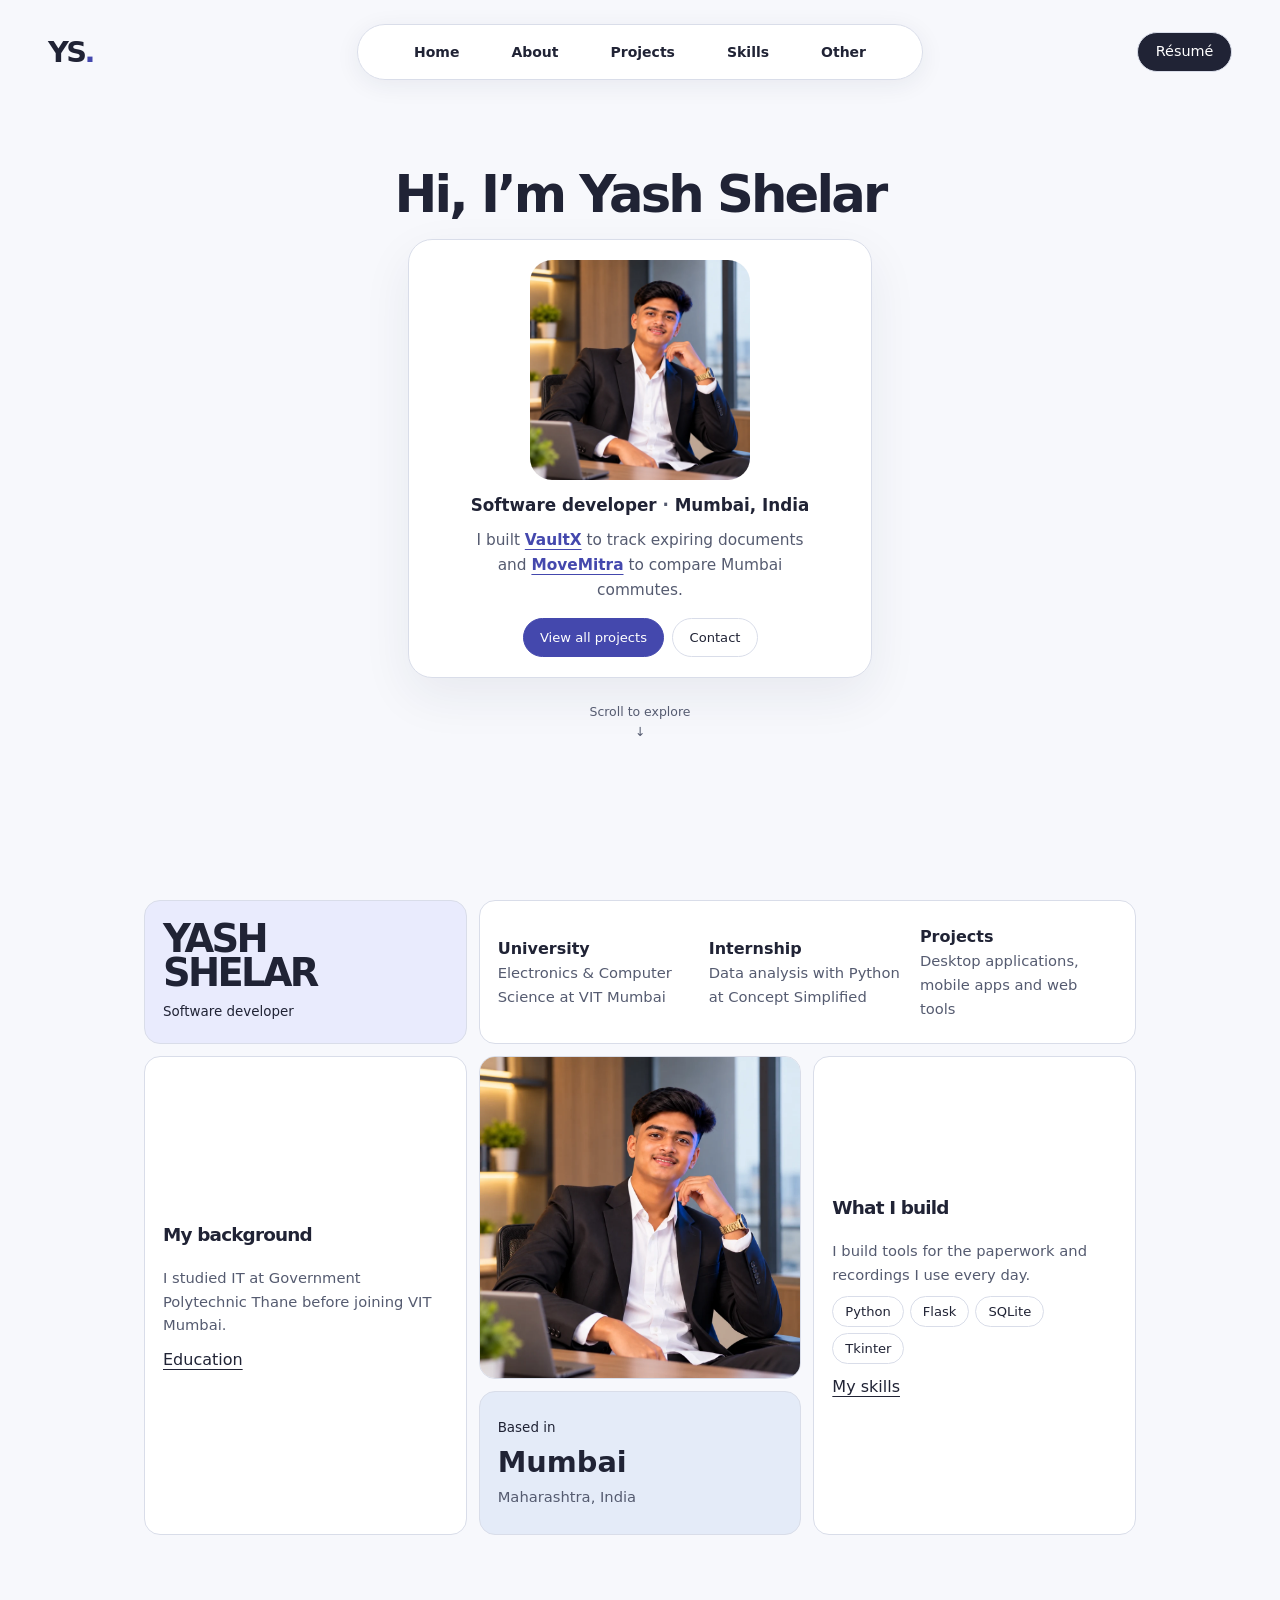
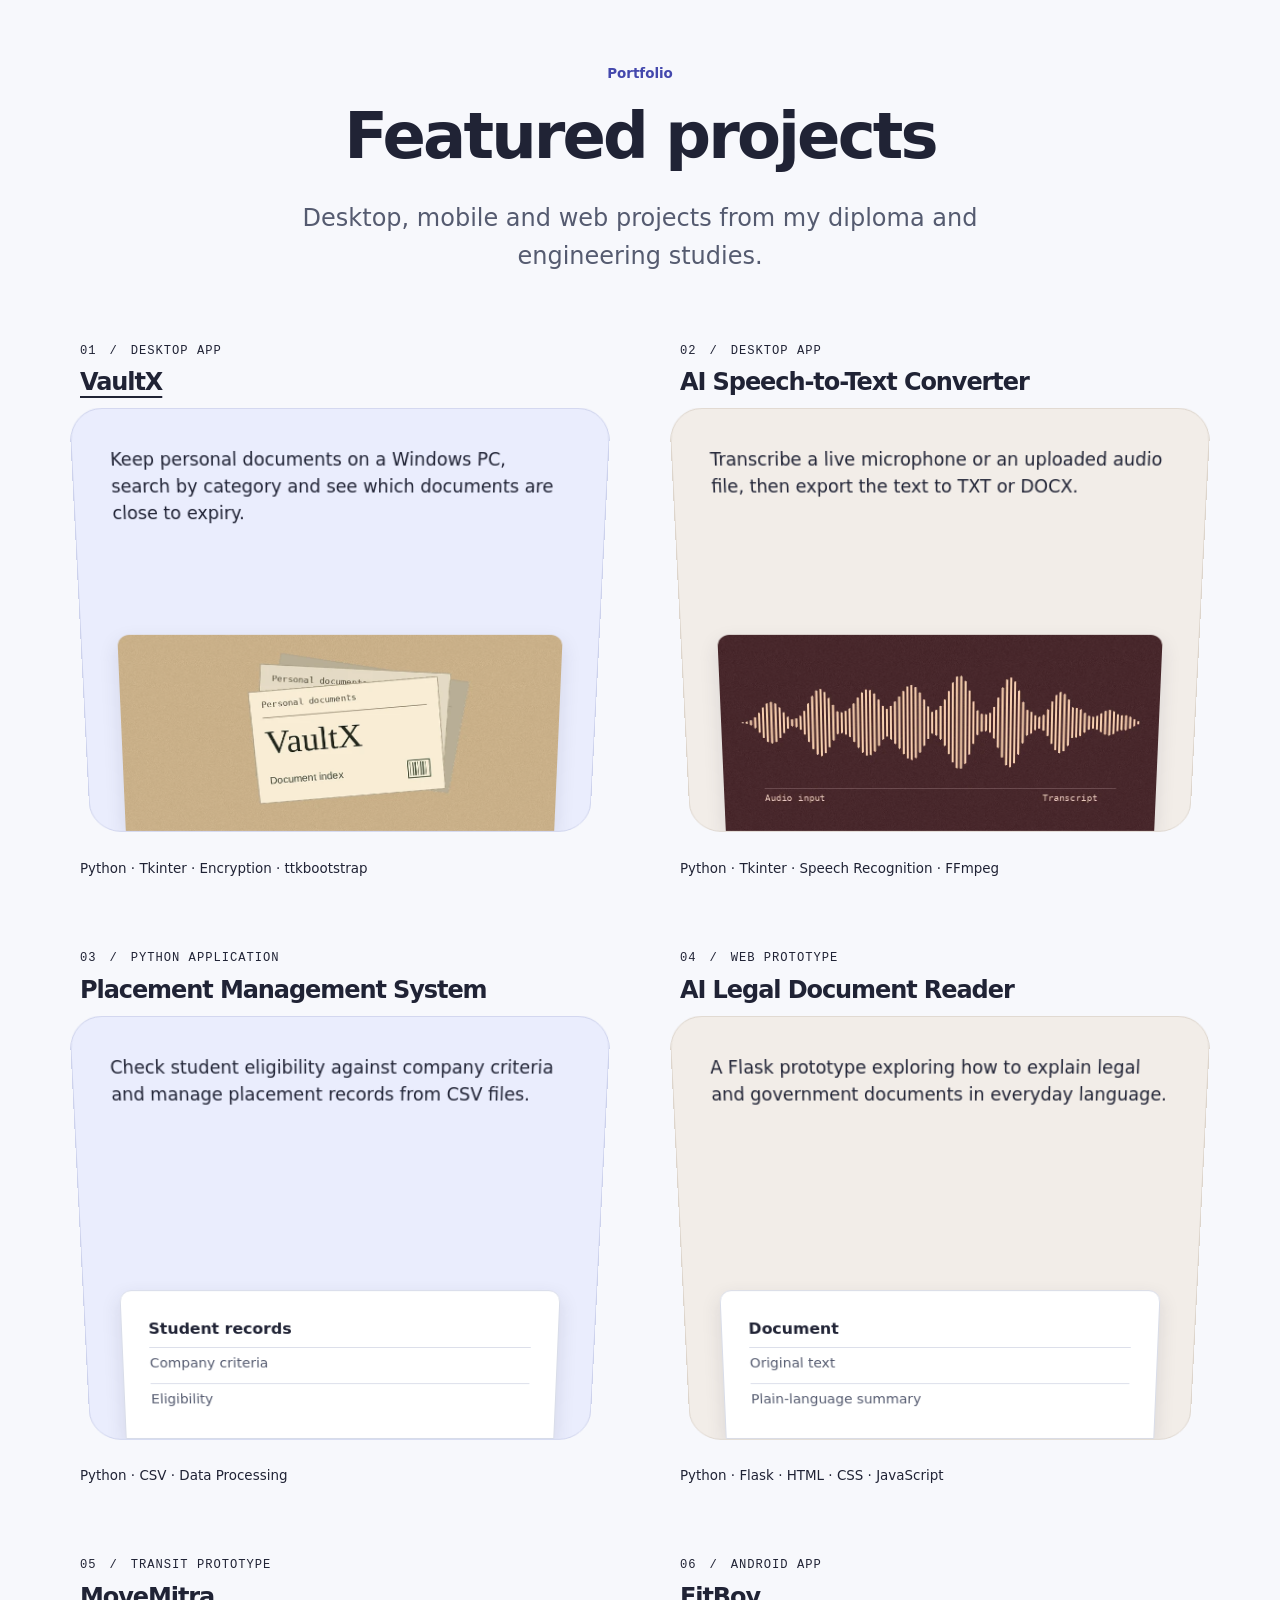
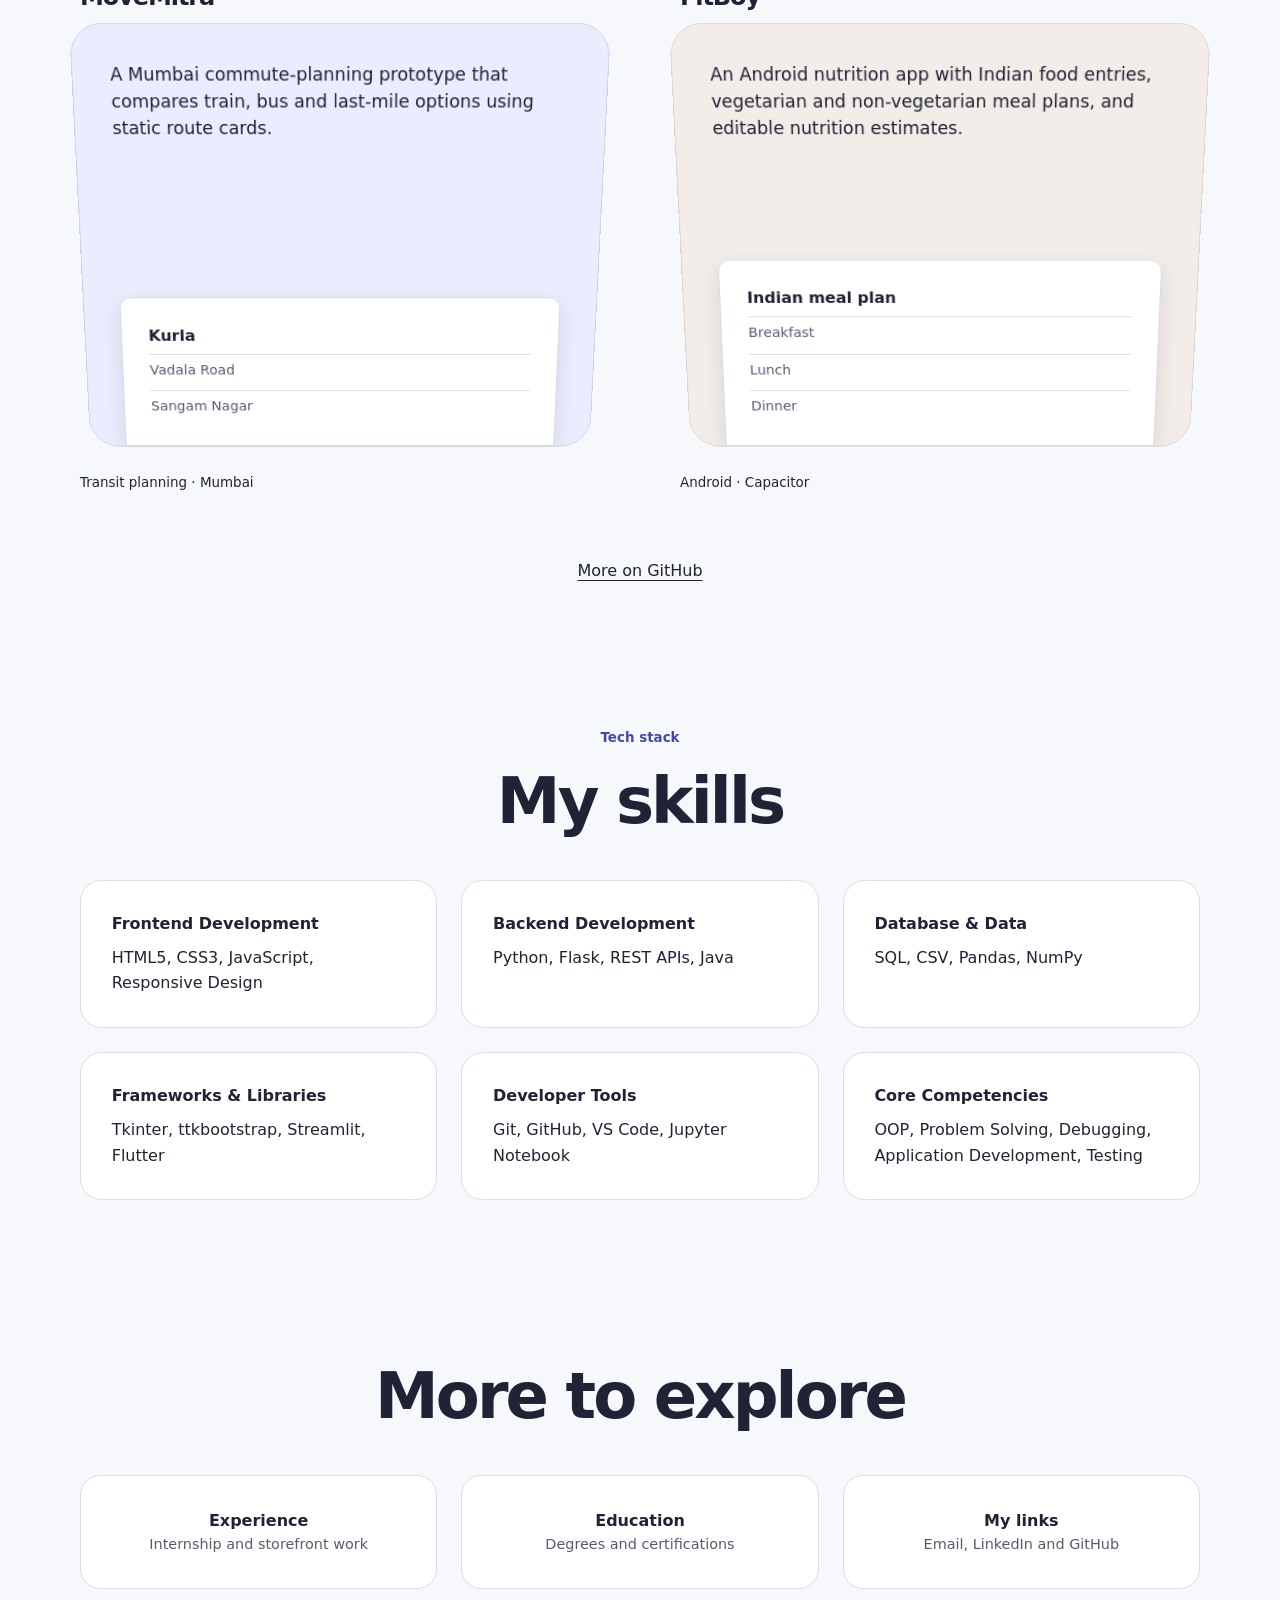
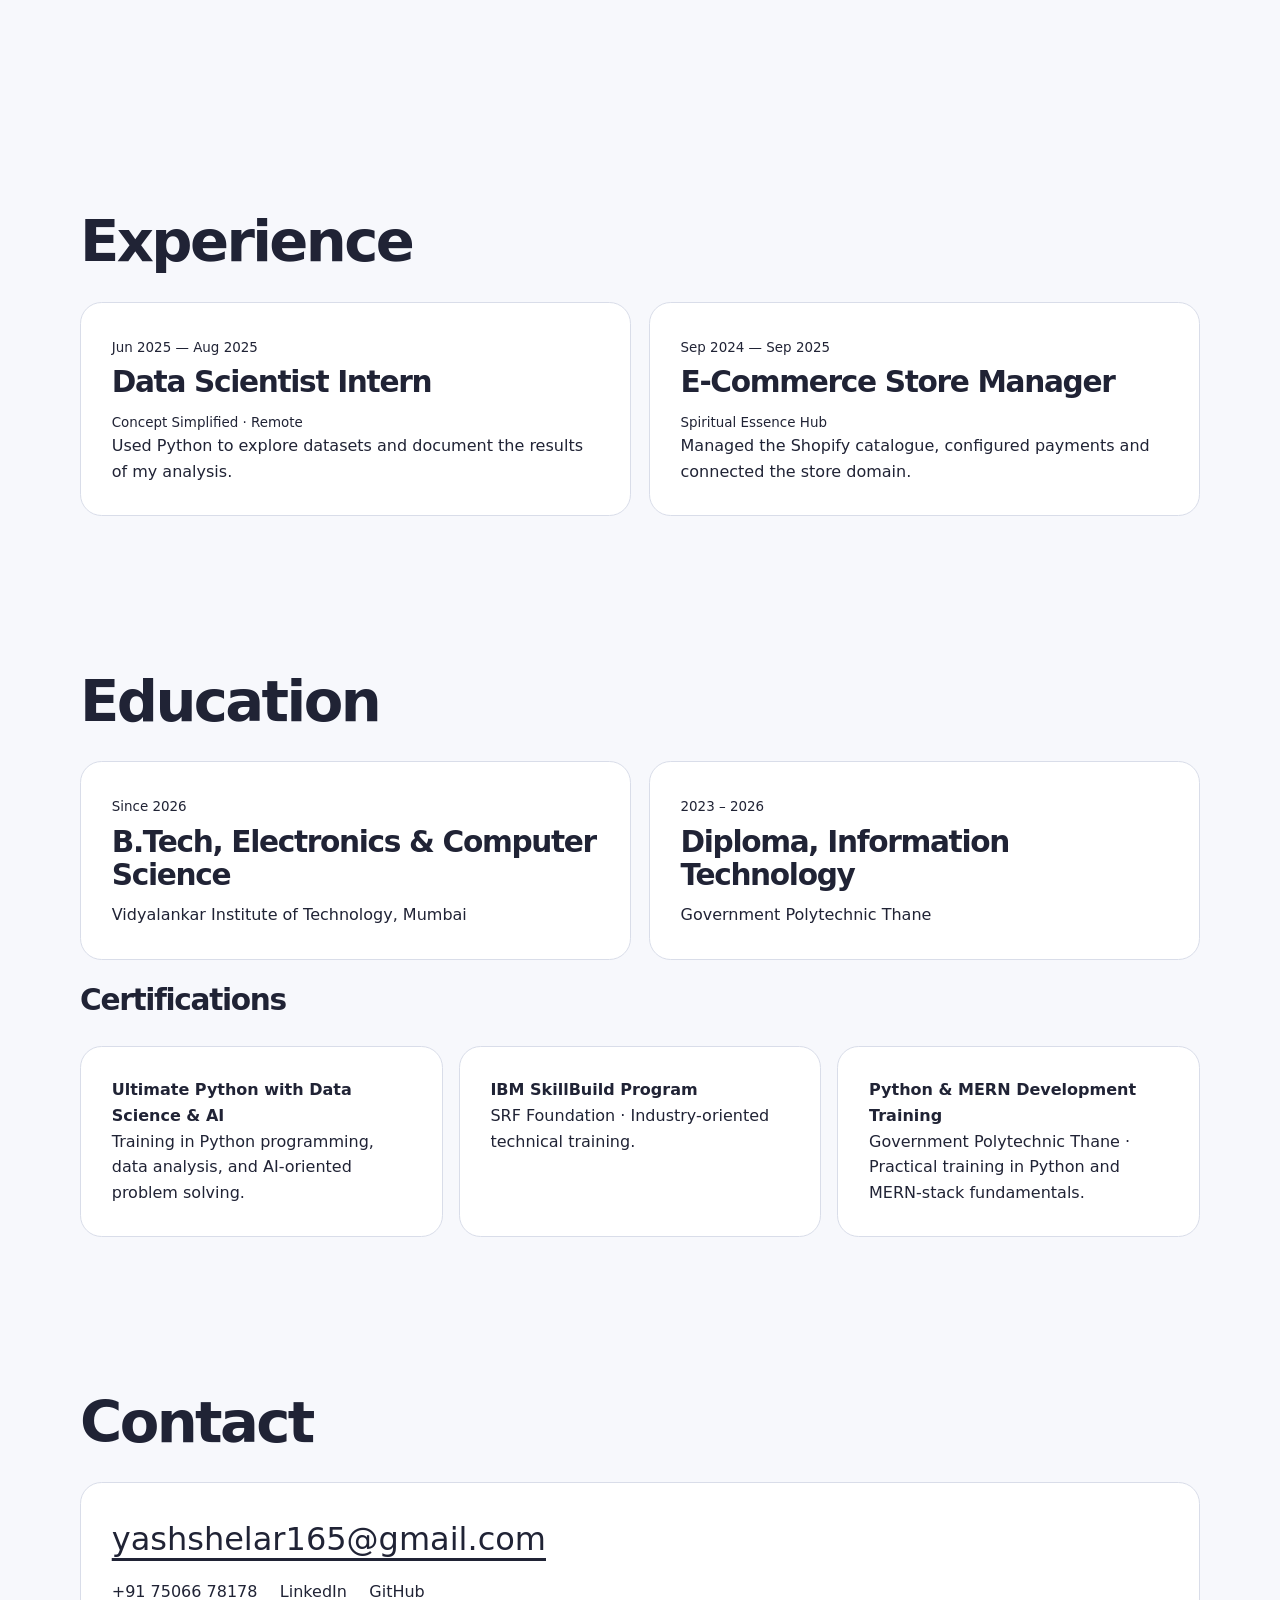
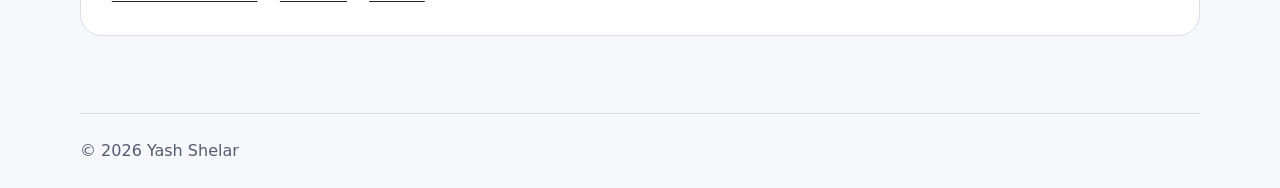
==== index.html @ fe2c8b61 "Show the YS monogram as the homepage opens" ====
<!doctype html>
<html lang="en">
  <head>
    <meta charset="utf-8">
    <meta name="viewport" content="width=device-width, initial-scale=1">
    <title>Yash Shelar — Software development portfolio</title>
    <meta name="description" content="Explore VaultX, speech transcription and other software projects by Yash Shelar, an Electronics and Computer Science student in Mumbai.">
    <link rel="canonical" href="https://www.yashshelar.me/">
    <meta property="og:type" content="website">
    <meta property="og:url" content="https://www.yashshelar.me/">
    <meta property="og:title" content="Yash Shelar — Software development portfolio">
    <meta property="og:description" content="Explore VaultX, speech transcription and other software projects by Yash Shelar, an Electronics and Computer Science student in Mumbai.">
    <meta property="og:image" content="https://www.yashshelar.me/assets/portfolio-preview-v5.png">
    <meta property="og:image:type" content="image/png">
    <meta property="og:image:width" content="1200">
    <meta property="og:image:height" content="630">
    <meta property="og:image:alt" content="Yash Shelar portfolio project view featuring VaultX and the speech-to-text converter.">
    <meta name="twitter:card" content="summary_large_image">
    <meta name="twitter:image" content="https://www.yashshelar.me/assets/portfolio-preview-v5.png">
    <link rel="stylesheet" href="style.css">
  </head>
  <body>
    <div class="opening-mark" aria-hidden="true"><span>YS<i>.</i></span></div>
    <a class="skip" href="#home">Skip to content</a>
    <header>
      <div class="bar">
        <a class="brand" aria-label="YS home" href="#home">YS<span>.</span>
        </a>
        <nav aria-label="Main navigation">
          <a href="#home">Home</a>
          <a href="#about">About</a>
          <a href="#projects">Projects</a>
          <a href="#skills">Skills</a>
          <a href="#other">Other</a>
        </nav>
        <a class="resume" href="assets/resume.pdf" download>Résumé</a>
      </div>
    </header>
    <main>
      <section id="home" class="hero">
        <div class="landing">
          <h1>Hi, I’m Yash Shelar</h1>
          <div class="profile-panel">
            <img src="assets/hero.webp" alt="Yash Shelar" width="1000" height="1000" fetchpriority="high">
            <p>Software developer <span>·</span> Mumbai, India</p>
            <p class="hero-projects">I built <a href="#vaultx">VaultX</a> to track expiring documents and <a href="#movemitra">MoveMitra</a> to compare Mumbai commutes.</p>
            <div class="pills">
              <a href="#projects">View all projects</a>
              <a href="#contact">Contact</a>
            </div>
          </div>
          <a class="scroll" href="#about">Scroll to explore <span>↓</span>
          </a>
        </div>
      </section>
      <section id="about" aria-label="About Yash">
        <div class="mosaic">
          <div class="nameplate">
            <strong>YASH<br>SHELAR</strong>
            <small>Software developer</small>
          </div>
          <div class="facts">
            <a href="#education">
              <b>University</b>
              <span>Electronics &amp; Computer Science at VIT Mumbai</span>
            </a>
            <a href="#experience">
              <b>Internship</b>
              <span>Data analysis with Python at Concept Simplified</span>
            </a>
            <a href="#projects">
              <b>Projects</b>
              <span>Desktop applications, mobile apps and web tools</span>
            </a>
          </div>
          <div class="focus">
            <h3>My background</h3>
            <p>I studied IT at Government Polytechnic Thane before joining VIT Mumbai.</p>
            <a href="#education">Education</a>
          </div>
          <img class="tile-photo" src="assets/hero.webp" alt="Portrait of Yash" width="1000" height="1000" loading="lazy">
          <div class="city">
            <small>Based in</small>
            <strong>Mumbai</strong>
            <span>Maharashtra, India</span>
          </div>
          <div class="craft">
            <h3>What I build</h3>
            <p>I build tools for the paperwork and recordings I use every day.</p>
            <div class="stack">
              <span>Python</span>
              <span>Flask</span>
              <span>SQLite</span>
              <span>Tkinter</span>
            </div>
            <a href="#skills">My skills</a>
          </div>
        </div>
      </section>
      <section class="entry" id="projects">
        <small class="section-label">Portfolio</small>
        <h2>Featured projects</h2>
        <p class="section-copy">Desktop, mobile and web projects from my diploma and engineering studies.</p>
        <div>
          <article id="vaultx">
            <small class="kind">01　/　Desktop app</small>
            <h3>
              <a href="https://github.com/yash0999514/VAULTXDS.PP">VaultX</a>
            </h3>
            <div class="project-screen">
              <p>Keep personal documents on a Windows PC, search by category and see which documents are close to expiry.</p>
              <img class="work-image" src="assets/vaultx-cover.webp" width="850" height="400" alt="Illustrated personal document index for VaultX" loading="lazy">
            </div>
            <div class="tech">Python · Tkinter · Encryption · ttkbootstrap</div>
          </article>
          <article>
            <small class="kind">02　/　Desktop app</small>
            <h3>AI Speech-to-Text Converter</h3>
            <div class="project-screen">
              <p>Transcribe a live microphone or an uploaded audio file, then export the text to TXT or DOCX.</p>
              <img class="work-image" src="assets/speech-cover.webp" width="850" height="400" alt="Audio waveform for the speech transcription project" loading="lazy">
            </div>
            <div class="tech">Python · Tkinter · Speech Recognition · FFmpeg</div>
          </article>
          <article>
            <small class="kind">03　/　Python application</small>
            <h3>Placement Management System</h3>
            <div class="project-screen">
              <p>Check student eligibility against company criteria and manage placement records from CSV files.</p>
              <div class="sample" aria-label="Project illustration">
                <strong>Student records</strong>
                <span>Company criteria</span>
                <span>Eligibility</span>
              </div>
            </div>
            <div class="tech">Python · CSV · Data Processing</div>
          </article>
          <article>
            <small class="kind">04　/　Web prototype</small>
            <h3>AI Legal Document Reader</h3>
            <div class="project-screen">
              <p>A Flask prototype exploring how to explain legal and government documents in everyday language.</p>
              <div class="sample" aria-label="Project illustration">
                <strong>Document</strong>
                <span>Original text</span>
                <span>Plain-language summary</span>
              </div>
            </div>
            <div class="tech">Python · Flask · HTML · CSS · JavaScript</div>
          </article>
          <article id="movemitra">
            <small class="kind">05　/　Transit prototype</small>
            <h3>MoveMitra</h3>
            <div class="project-screen">
              <p>A Mumbai commute-planning prototype that compares train, bus and last-mile options using static route cards.</p>
              <div class="sample" aria-label="Project illustration">
                <strong>Kurla</strong>
                <span>Vadala Road</span>
                <span>Sangam Nagar</span>
              </div>
            </div>
            <div class="tech">Transit planning · Mumbai</div>
          </article>
          <article>
            <small class="kind">06　/　Android app</small>
            <h3>FitBoy</h3>
            <div class="project-screen">
              <p>An Android nutrition app with Indian food entries, vegetarian and non-vegetarian meal plans, and editable nutrition estimates.</p>
              <div class="sample" aria-label="Project illustration">
                <strong>Indian meal plan</strong>
                <span>Breakfast</span>
                <span>Lunch</span>
                <span>Dinner</span>
              </div>
            </div>
            <div class="tech">Android · Capacitor</div>
          </article>
          <a href="https://github.com/yash0999514">More on GitHub</a>
        </div>
      </section>
      <section class="entry" id="skills">
        <small class="section-label">Tech stack</small>
        <h2>My skills</h2>
        <div>
          <dl>
            <div>
              <dt>Frontend Development</dt>
              <dd>HTML5, CSS3, JavaScript, Responsive Design</dd>
            </div>
            <div>
              <dt>Backend Development</dt>
              <dd>Python, Flask, REST APIs, Java</dd>
            </div>
            <div>
              <dt>Database &amp; Data</dt>
              <dd>SQL, CSV, Pandas, NumPy</dd>
            </div>
            <div>
              <dt>Frameworks &amp; Libraries</dt>
              <dd>Tkinter, ttkbootstrap, Streamlit, Flutter</dd>
            </div>
            <div>
              <dt>Developer Tools</dt>
              <dd>Git, GitHub, VS Code, Jupyter Notebook</dd>
            </div>
            <div>
              <dt>Core Competencies</dt>
              <dd>OOP, Problem Solving, Debugging, Application Development, Testing</dd>
            </div>
          </dl>
        </div>
      </section>
      <section class="entry" id="other">
        <h2>More to explore</h2>
        <div class="resource-grid">
          <a href="#experience">
            <strong>Experience</strong>
            <span>Internship and storefront work</span>
          </a>
          <a href="#education">
            <strong>Education</strong>
            <span>Degrees and certifications</span>
          </a>
          <a href="#contact">
            <strong>My links</strong>
            <span>Email, LinkedIn and GitHub</span>
          </a>
        </div>
      </section>
      <section class="entry" id="experience">
        <h2>Experience</h2>
        <div>
          <article>
            <small>Jun 2025 — Aug 2025</small>
            <h3>Data Scientist Intern</h3>
            <div class="tech">Concept Simplified · Remote</div>
            <p>Used Python to explore datasets and document the results of my analysis.</p>
          </article>
          <article>
            <small>Sep 2024 — Sep 2025</small>
            <h3>E-Commerce Store Manager</h3>
            <div class="tech">Spiritual Essence Hub</div>
            <p>Managed the Shopify catalogue, configured payments and connected the store domain.</p>
          </article>
        </div>
      </section>
      <section class="entry" id="education">
        <h2>Education</h2>
        <div>
          <article>
            <small>Since 2026</small>
            <h3>B.Tech, Electronics &amp; Computer Science</h3>
            <p>Vidyalankar Institute of Technology, Mumbai</p>
          </article>
          <article>
            <small>2023 – 2026</small>
            <h3>Diploma, Information Technology</h3>
            <p>Government Polytechnic Thane</p>
          </article>
          <h3 class="sub">Certifications</h3>
          <ul>
            <li>
              <strong>Ultimate Python with Data Science &amp; AI</strong>
              <p>Training in Python programming, data analysis, and AI-oriented problem solving.</p>
            </li>
            <li>
              <strong>IBM SkillBuild Program</strong>
              <p>SRF Foundation · Industry-oriented technical training.</p>
            </li>
            <li>
              <strong>Python &amp; MERN Development Training</strong>
              <p>Government Polytechnic Thane · Practical training in Python and MERN-stack fundamentals.</p>
            </li>
          </ul>
        </div>
      </section>
      <section class="entry" id="contact">
        <h2>Contact</h2>
        <div>
          <div class="contact">
            <a href="mailto:yashshelar165@gmail.com">yashshelar165@gmail.com</a>
            <div class="links">
              <a href="tel:+917506678178">+91 75066 78178</a>
              <a href="https://www.linkedin.com/in/yash-shelar-971937294">LinkedIn</a>
              <a href="https://github.com/yash0999514">GitHub</a>
            </div>
          </div>
        </div>
      </section>
    </main>
    <footer>© 2026 Yash Shelar</footer>
    <script>
// Only animate elements near the viewport, and release listeners when motion is disabled.
function enableMotion() {
  const controller = new AbortController();
  const { signal } = controller;
  const reveals = document.querySelectorAll(
    '.mosaic > *, .entry > h2, .entry article, #skills dl > div, .resource-grid > a, .contact'
  );
  const screens = document.querySelectorAll('.project-screen');
  const visible = new Set();
  let frame = 0;

  const entrance = new IntersectionObserver(entries => {
    const entering = entries.filter(entry => entry.isIntersecting);
    entering.forEach(({target}, index) => {
      target.style.setProperty('--reveal-delay', Math.min(index, 3) * 65 + 'ms');
      target.classList.replace('motion-pending', 'motion-visible');
      entrance.unobserve(target);
    });
  }, { threshold: 0.04 });

  function updateAngles() {
    frame = 0;
    for (const screen of visible) {
      const rect = screen.getBoundingClientRect();
      const distance = (rect.top + rect.height / 2 - innerHeight / 2) / ((innerHeight + rect.height) / 2);
      screen.style.setProperty('--scroll-tilt', (Math.max(-1, Math.min(1, distance)) * 11).toFixed(2) + 'deg');
    }
  }
  function scheduleUpdate() {
    if (!frame && visible.size) frame = requestAnimationFrame(updateAngles);
  }
  const viewport = new IntersectionObserver(entries => {
    for (const {target, isIntersecting} of entries) {
      if (isIntersecting) visible.add(target);
      else visible.delete(target);
    }
    scheduleUpdate();
  }, { rootMargin: '64px' });

  for (const element of reveals) {
    element.classList.add('motion-pending');
    entrance.observe(element);
  }
  for (const screen of screens) {
    viewport.observe(screen);
    screen.addEventListener('pointermove', event => {
      if (event.pointerType !== 'mouse') return;
      const rect = screen.getBoundingClientRect();
      const x = (event.clientX - rect.left) / rect.width - .5;
      screen.style.setProperty('--pointer-tilt', (x * 10).toFixed(2) + 'deg');
    }, {signal});
    screen.addEventListener('pointerleave', () => screen.style.removeProperty('--pointer-tilt'), {signal});
  }
  addEventListener('scroll', scheduleUpdate, { passive: true, signal });
  addEventListener('resize', scheduleUpdate, { signal });
  return () => {
    controller.abort();
    cancelAnimationFrame(frame);
    viewport.disconnect();
    entrance.disconnect();
    for (const element of reveals) {
      element.classList.remove('motion-pending', 'motion-visible');
      element.style.removeProperty('--reveal-delay');
    }
    for (const screen of screens) {
      screen.style.removeProperty('--scroll-tilt');
      screen.style.removeProperty('--pointer-tilt');
    }
  };
}

if ('IntersectionObserver' in window) {
  const preference = matchMedia('(prefers-reduced-motion: reduce)');
  let stop;
  function applyPreference() {
    stop?.();
    stop = preference.matches ? undefined : enableMotion();
  }
  preference.addEventListener('change', applyPreference);
  applyPreference();
}
    </script>
  </body>
</html>
---- style.css ----
:root{--bg:#f7f8fc;--panel:#fff;--line:#d9dde9;--text:#202335;--muted:#555b70;--accent:#4448ad;--width:min(90%,70rem)}
*{box-sizing:border-box}
html{scroll-behavior:smooth;scroll-padding-top:7rem}
body{margin:0;background:var(--bg);color:var(--text);font:1rem/1.6 system-ui,sans-serif}
h1,h2,h3,p,dl,dd{margin:0}
h1,h2,h3{line-height:1.12;letter-spacing:-.045em}
a{color:inherit;text-underline-offset:.25em}
a:hover{color:var(--accent)}
a:focus-visible,input:focus-visible,button:focus-visible{outline:2px solid var(--accent);outline-offset:4px}
.skip{position:absolute;clip-path:inset(50%);height:1px;width:1px;overflow:hidden}
.skip:focus{clip-path:none;z-index:5;top:.5rem;left:.5rem;width:auto;height:auto;background:var(--panel);padding:.75rem}
header{position:sticky;top:0;z-index:3;background:linear-gradient(var(--bg) 55%,transparent)}
.bar{width:var(--width);margin:auto;min-height:5.5rem;display:grid;grid-template-columns:1fr auto 1fr;align-items:center;gap:1rem}
.brand{font-size:1.8rem;font-weight:800;letter-spacing:-.09em;text-decoration:none;justify-self:start}
.brand span,h1 span{color:var(--accent)}
nav,.resume{border-radius:99px;border:1px solid var(--line)}
nav{display:flex;background:#ffffffef;padding:.25rem;backdrop-filter:blur(12px)}
nav a,.resume{text-decoration:none;font-weight:500}
nav a{padding:.43rem .85rem;font-size:.875rem;border-radius:99px}
nav a:hover{background:#edf0fd}
.resume{justify-self:end;background:var(--text);color:white;padding:.46rem 1.1rem;font-size:.9rem}
.resume:hover{color:white;background:#393c86}
.entry,footer{width:var(--width);margin:auto}
.entry{padding:clamp(2.6rem,6vw,5rem) 0;border-top:1px solid var(--line)}
h2{font-size:clamp(2rem,4.5vw,3.65rem);margin-bottom:1.7rem}
h3{font-size:clamp(1.25rem,2.4vw,1.85rem);margin:.45rem 0 .65rem}
article,.bio,#skills dl>div,#education li,.contact{background:var(--panel);border:1px solid var(--line);border-radius:1.35rem;padding:clamp(1.1rem,2.4vw,2rem)}
#about>div,#projects>div,#experience>div,#education>div,#skills dl{display:grid;grid-template-columns:repeat(2,minmax(0,1fr));gap:1.1rem}
#about>div{grid-template-columns:2fr 1fr 1fr}
.more{display:flex;flex-direction:column;justify-content:center;gap:.75rem;padding:1.4rem 2rem;border:1px solid var(--line);border-radius:1.35rem}
.bio p+p,.tech{margin-top:.75rem}
.work-image{border-radius:.8rem;width:100%;height:auto;display:block;margin-bottom:1.25rem}
small,.tech{font-size:.84rem}
#education .sub,#education ul{grid-column:1/-1}
#education ul{display:grid;grid-template-columns:repeat(3,1fr);gap:1rem;margin:0;padding:0;list-style:none}
dt{font-weight:650;margin-bottom:.5rem}
.contact>a{font-size:clamp(1.15rem,3vw,2rem);overflow-wrap:anywhere}
.links{display:flex;flex-wrap:wrap;gap:.6rem 1.4rem;margin-top:.85rem}
footer{border-top:1px solid var(--line);padding:1.5rem 0;color:var(--muted)}

header{position:fixed;inset:0 0 auto;padding:24px 0;background:transparent;pointer-events:none}
.bar{max-width:1400px;width:100%;min-height:56px;margin:auto;padding:0 48px;pointer-events:none}
.bar>*{pointer-events:auto}
nav{height:56px;padding:4px 32px;align-items:center;gap:4px;box-shadow:0 5px 24px #23294612;background:#ffffffed}
nav a{font-size:14px;font-weight:600;padding:10px 24px}
.hero{min-height:100svh;display:grid;place-items:center;padding:108px 16px 100px}
.landing{width:min(100%,768px);text-align:center}
h1{font-size:clamp(2rem,4vw,3.75rem);letter-spacing:-.055em;margin:0 0 16px}
.profile-panel{width:min(100%,29rem);margin-inline:auto;border:1px solid var(--line);border-radius:24px;padding:20px;background:white;box-shadow:0 18px 50px #23264612}
.profile-panel img{display:block;width:clamp(140px,20vw,220px);aspect-ratio:1;height:auto;object-fit:cover;border-radius:22px;margin:0 auto 12px}
.profile-panel p{font-size:1.05rem;font-weight:550}.profile-panel p span{color:var(--muted)}
.pills{display:flex;justify-content:center;flex-wrap:wrap;gap:8px;margin-top:16px}
.pills a,.stack span{padding:4px 12px;border:1px solid var(--line);border-radius:99px;font-size:.82rem;text-decoration:none}
.profile-panel .hero-projects { max-width: 35ch; margin: .6rem auto 0; color: var(--muted); font-size: .96rem; font-weight: 400; }
.hero-projects a { color: var(--accent); font-weight: 600; text-decoration-thickness: 1px; }
.pills a { padding: .5rem 1rem; }
.pills a:first-child { background: var(--accent); border-color: var(--accent); color: white; }
.pills a:hover { background: #eef0fe; }
.pills a:first-child:hover { background: #353889; }
.scroll{display:inline-flex;flex-direction:column;margin-top:24px;color:var(--muted);text-decoration:none;font-size:.78rem}
#about{width:min(100%,1024px);margin:auto;padding:0 16px 128px;scroll-margin-top:6rem}
#about>.mosaic{display:grid;grid-template-columns:repeat(3,minmax(0,1fr));grid-template-rows:9rem auto 9rem;gap:12px}
.mosaic>*{border:1px solid var(--line);border-radius:16px;background:var(--panel);padding:18px;min-width:0}
.mosaic h3{font-size:1.15rem}.mosaic p,.facts span,.city span{font-size:.92rem;color:var(--muted)}
.nameplate{display:grid;align-content:center;background:#e9ebfd}.nameplate strong{font-size:clamp(1.5rem,3vw,2.65rem);line-height:.9;letter-spacing:-.07em}
.nameplate small{margin-top:.6rem}
.facts{grid-column:span 2;display:flex;align-items:center;gap:14px}.facts a{flex:1;text-decoration:none}.facts span,.facts b{display:block}
.focus,.craft{grid-row:2/4;display:flex;flex-direction:column;justify-content:center;gap:10px}
.focus{grid-column:1}.craft{grid-column:3}
.tile-photo{grid-column:2;grid-row:2;width:100%;height:auto;aspect-ratio:1;object-fit:cover;padding:0}
.city{grid-column:2;grid-row:3;display:grid;align-content:center;background:#e4ebf8}.city strong{font-size:1.8rem}
.stack{display:flex;flex-wrap:wrap;gap:6px}
.entry{border-top:0}
#projects,#skills,#other{width:min(100%,1184px);margin:auto;padding:0 32px 144px}
#projects h2,#skills h2,#other h2{font-size:clamp(2.4rem,5vw,4rem);line-height:1.2;text-align:center;margin:14px 0}
.section-label,.section-copy{display:block;text-align:center}
.section-label{color:var(--accent);font-weight:600}
.section-copy{font-size:clamp(1rem,2vw,1.5rem);font-weight:350;line-height:1.6;margin:24px auto 60px;max-width:48rem;color:var(--muted)}
#projects>div{gap:64px 80px}
#projects article{padding:0;background:none;border:0}
.kind{font: .76rem ui-monospace,monospace;text-transform:uppercase;letter-spacing:.08em}
#projects h3{font-size:1.5rem;margin:8px 0 16px}
.project-screen{display:flex;flex-direction:column;justify-content:space-between;aspect-ratio:6/5;border-radius:32px;background:#eaedfd;border:1px solid #cdd2ec;overflow:hidden;padding:7% 7% 0}
#projects article:nth-child(even) .project-screen{background:#f2ede8;border-color:#ddd5cc}
.project-screen p{font-size:clamp(1rem,1.35vw,1.15rem);line-height:1.5;color:var(--text);font-weight:500}
.project-screen img,.sample{width:100%;height:auto;max-height:64%;border-radius:12px 12px 0 0;margin:18px 0 0;object-fit:cover;box-shadow:0 8px 20px #30324620}
.sample{display:grid;gap:6px;background:white;padding:6%;border:1px solid var(--line);overflow:hidden}
.sample span{border-top:1px solid var(--line);padding:5px 0;color:var(--muted);font-size:.88rem}
#projects>div>a{grid-column:1/-1;text-align:center}
#skills dl,.resource-grid{display:grid;grid-template-columns:repeat(3,minmax(0,1fr));gap:24px;margin-top:40px}
.resource-grid a{padding:32px 24px;text-align:center;border:1px solid var(--line);border-radius:20px;text-decoration:none;background:white}
.resource-grid strong,.resource-grid span{display:block}.resource-grid span{color:var(--muted);font-size:.9rem}
@media(max-width:1023px){nav{padding-inline:10px}nav a{padding-inline:14px}#projects>div{grid-template-columns:1fr;max-width:40rem;margin:auto}}
@media(max-width:767px){
header{padding:10px 0}.bar{padding:0 12px;gap:6px;grid-template-columns:auto 1fr auto}
.brand{font-size:1.2rem}nav{justify-self:center;height:auto;padding:3px;gap:0}nav a{font-size:.75rem;padding:6px}.resume{font-size:.74rem;padding:5px 8px}
.hero{min-height:90svh;padding:78px 16px 52px}
#about>.mosaic{grid-template-columns:repeat(2,minmax(0,1fr));grid-template-rows:auto;gap:10px}
.mosaic>*{grid-row:auto;grid-column:auto;padding:12px}.mosaic .nameplate{grid-area:1/1}.mosaic .tile-photo{grid-area:1/2;padding:0}
.mosaic .facts{grid-column:span 2;flex-wrap:wrap}.facts a{min-width:8rem}
.mosaic .city{grid-column:span 2}
#about,#projects,#skills,#other{padding:0 16px 72px}
.project-screen{aspect-ratio:auto;min-height:16rem}
#skills dl,.resource-grid,#education ul,#education>div,#experience>div{grid-template-columns:1fr}
}
@media(max-width:380px){header .brand{display:none}.bar{grid-template-columns:1fr auto}}
@media(prefers-reduced-motion:reduce){html{scroll-behavior:auto}}

.opening-mark { display: none; }
@media (prefers-reduced-motion: no-preference) {
  body:not(:has(:target)) .opening-mark {
    position: fixed;
    inset: 0;
    z-index: 10;
    pointer-events: none;
    display: grid;
    place-items: center;
    background: #f1f1ff;
    animation: opening-curtain 1.05s cubic-bezier(.7,0,.25,1) forwards;
  }
  .opening-mark span {
    font-size: clamp(5rem,12vw,10rem);
    font-weight: 800;
    letter-spacing: -.09em;
    line-height: 1;
    animation: mark-in .42s ease-out both;
  }
  .opening-mark i { color: var(--accent); font-style: normal; }
  body:not(:has(:target)) .landing h1 { animation-delay: .70s; }
  body:not(:has(:target)) .profile-panel { animation-delay: .76s; }
  body:not(:has(:target)) .pills a { animation-delay: 1.02s; }
  body:not(:has(:target)) .scroll { animation-delay: 1.1s; }
  body:focus-within .opening-mark { visibility: hidden !important; }
}
@keyframes opening-curtain {
  0%, 36% { clip-path: inset(0); }
  99% { visibility: visible; }
  to { clip-path: inset(0 0 100% 0); visibility: hidden; }
}
@keyframes mark-in {
  from { opacity: 0; transform: translateY(.22em); }
  to { opacity: 1; transform: translateY(0); }
}

/* The page is readable at rest, including when scripting is unavailable. */
@media (prefers-reduced-motion: no-preference) {
  .landing { perspective: 1100px; }
  .landing h1 { animation: title-in .6s cubic-bezier(.2,.72,.25,1) both; }
  .profile-panel {
    transform-origin: center 75%;
    animation: panel-in .85s .1s cubic-bezier(.18,.72,.22,1) both;
  }
  .pills a { animation: title-in .45s .45s both; }
  .pills a:nth-child(2) { animation-delay: .51s; }
  .scroll { animation: title-in .6s .65s both; }
  #projects article { perspective: 1000px; }
  .project-screen { transform: rotateX(var(--scroll-tilt,0deg)) rotateY(var(--pointer-tilt,0deg)); }
  .motion-pending { opacity: 0; transform: translateY(15px) scale(.95); }
  .motion-visible { animation: tile-in .65s var(--reveal-delay,0ms) cubic-bezier(.18,.75,.22,1) backwards; }
}
@keyframes title-in {
  from { opacity: 0; transform: translateY(10px); }
  to { opacity: 1; transform: none; }
}
@keyframes panel-in {
  from { opacity: 0; transform: translateY(24px) rotateX(12deg) scale(.95); }
  to { opacity: 1; transform: none; }
}
@keyframes tile-in {
  from { opacity: 0; transform: translateY(15px) scale(.95); }
  to { opacity: 1; transform: none; }
}
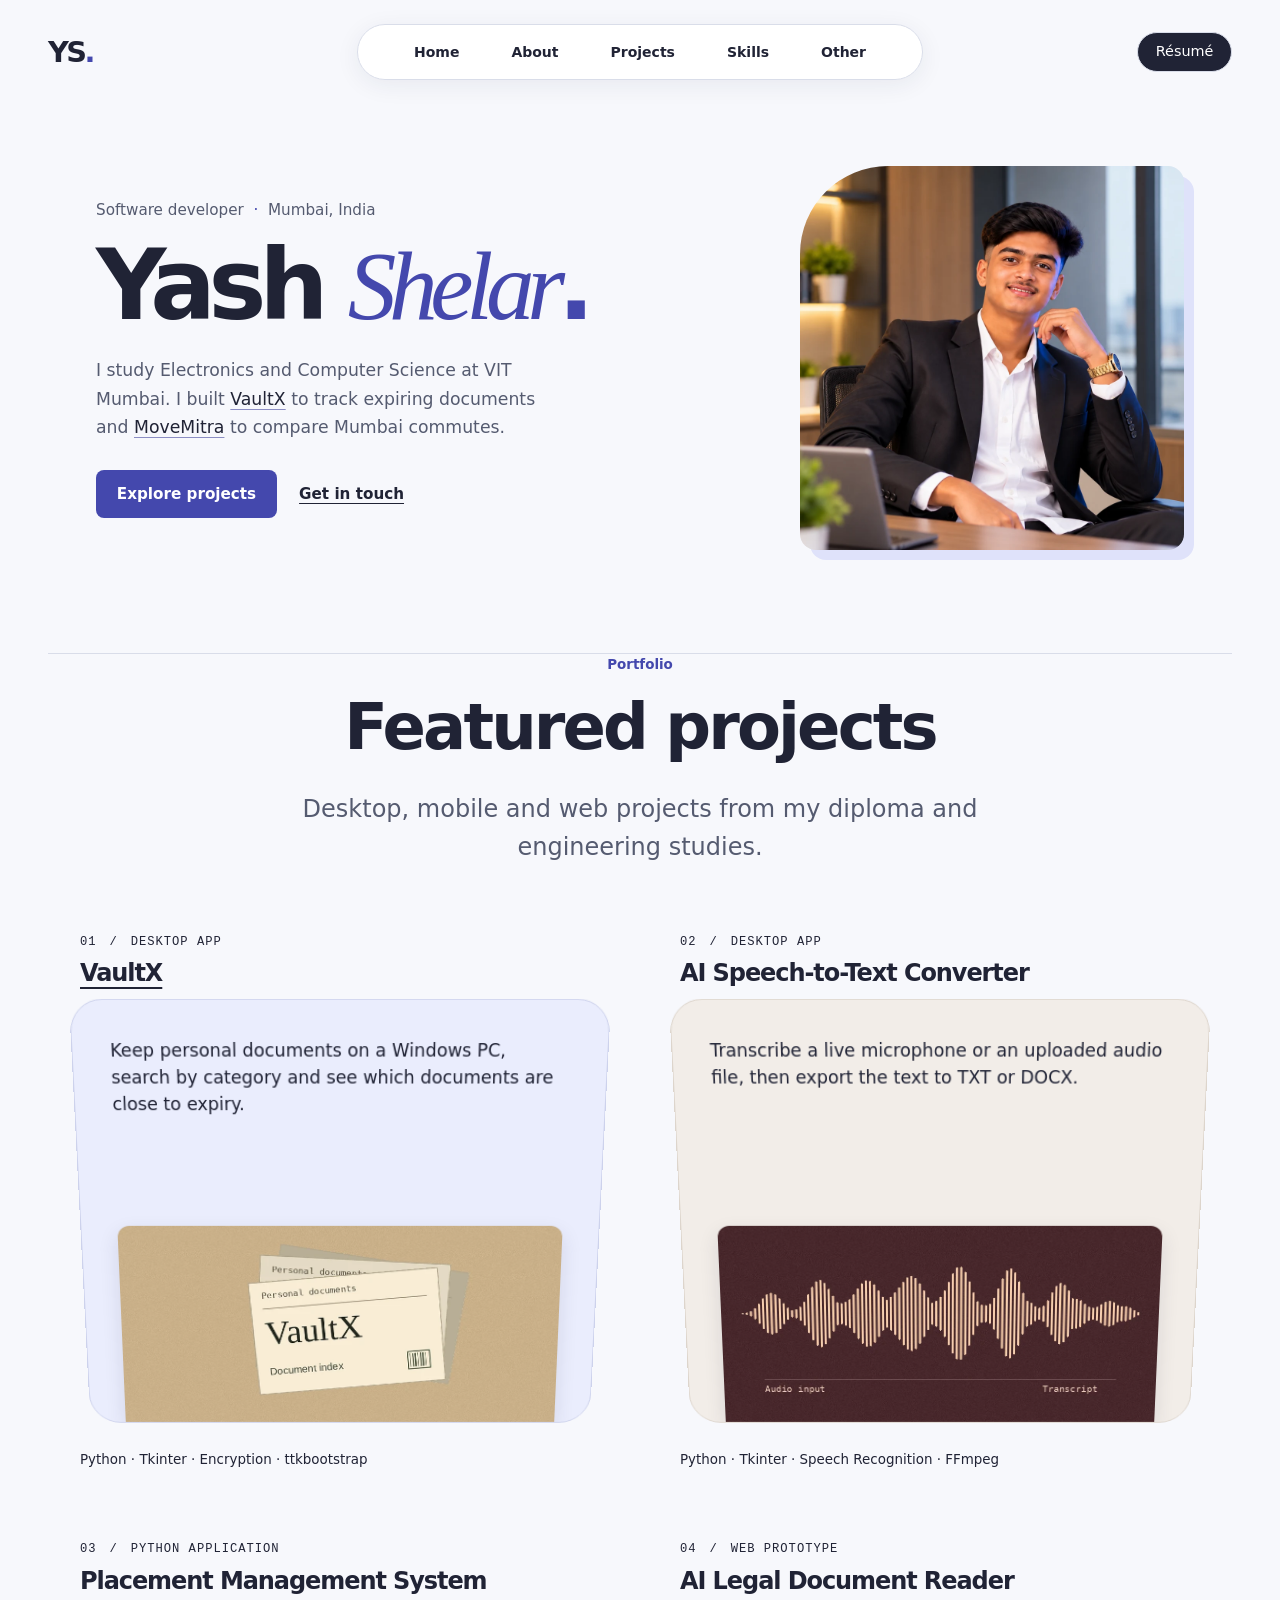
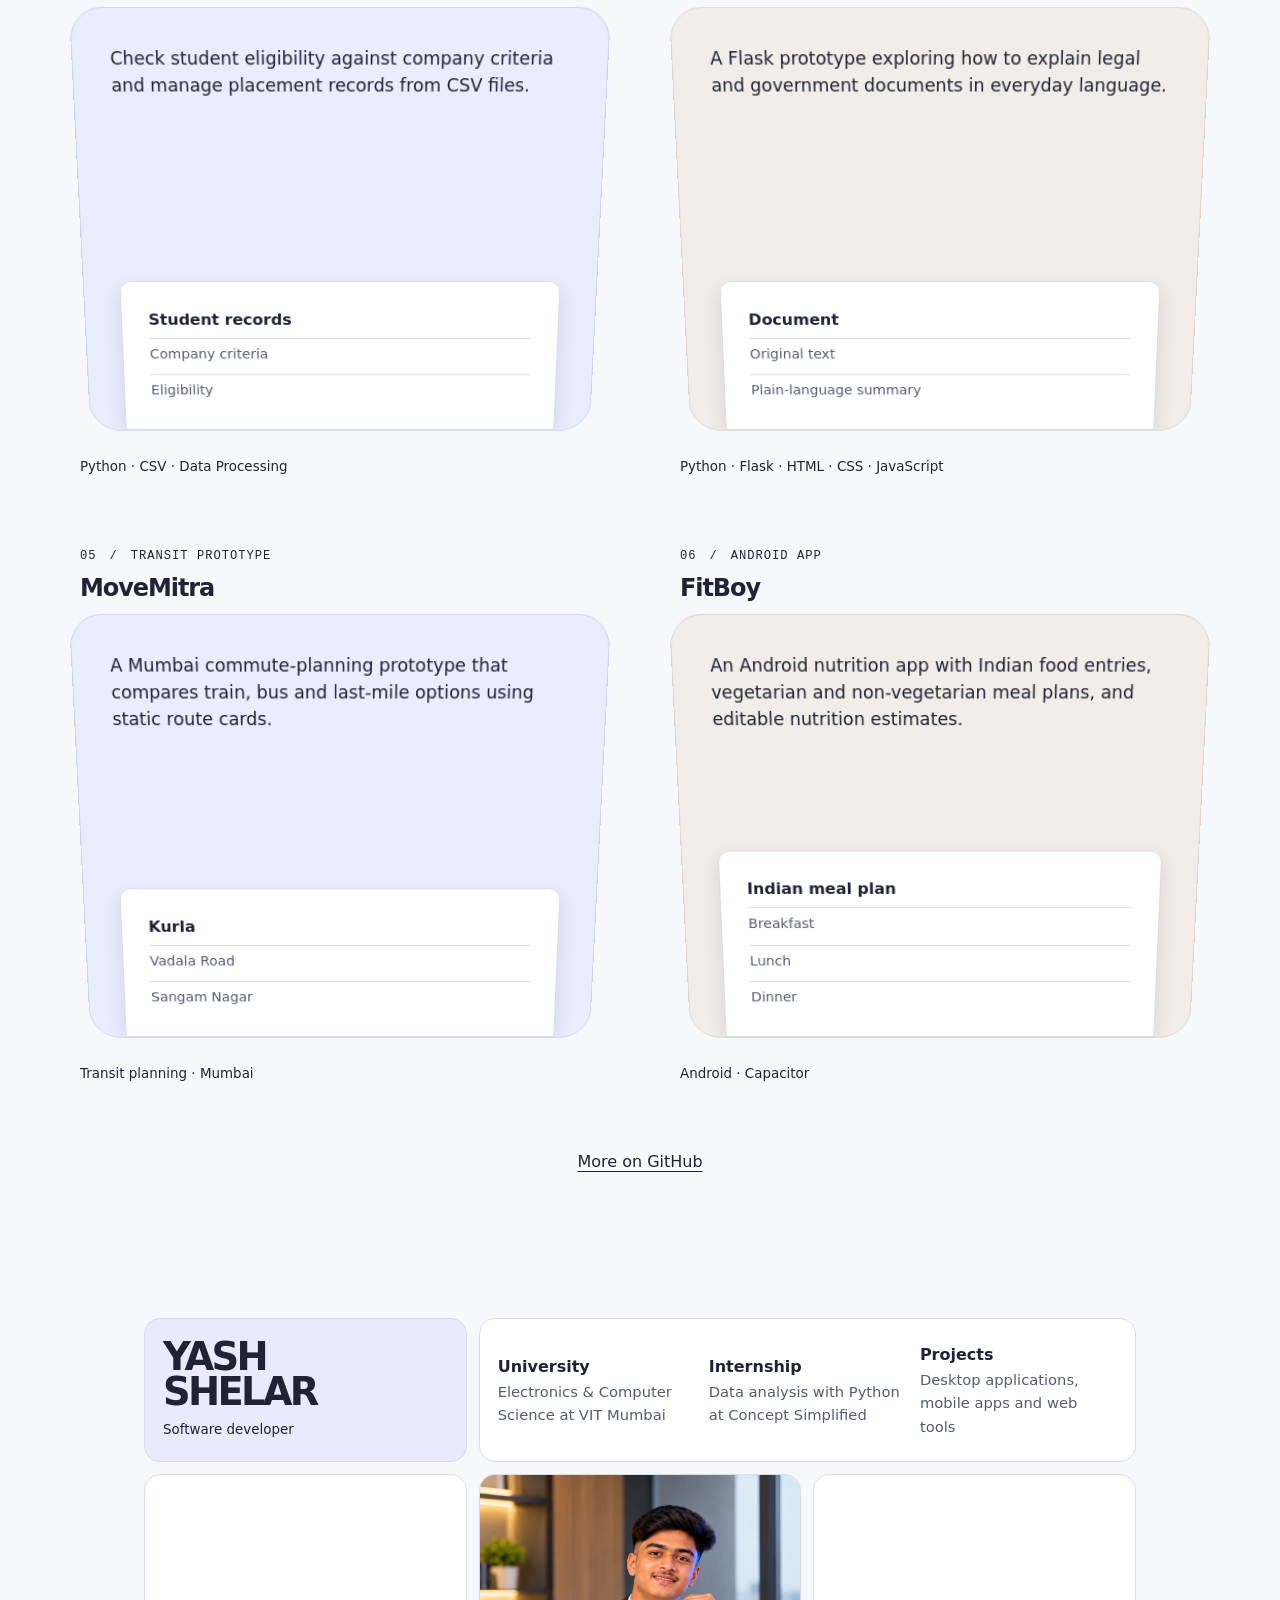
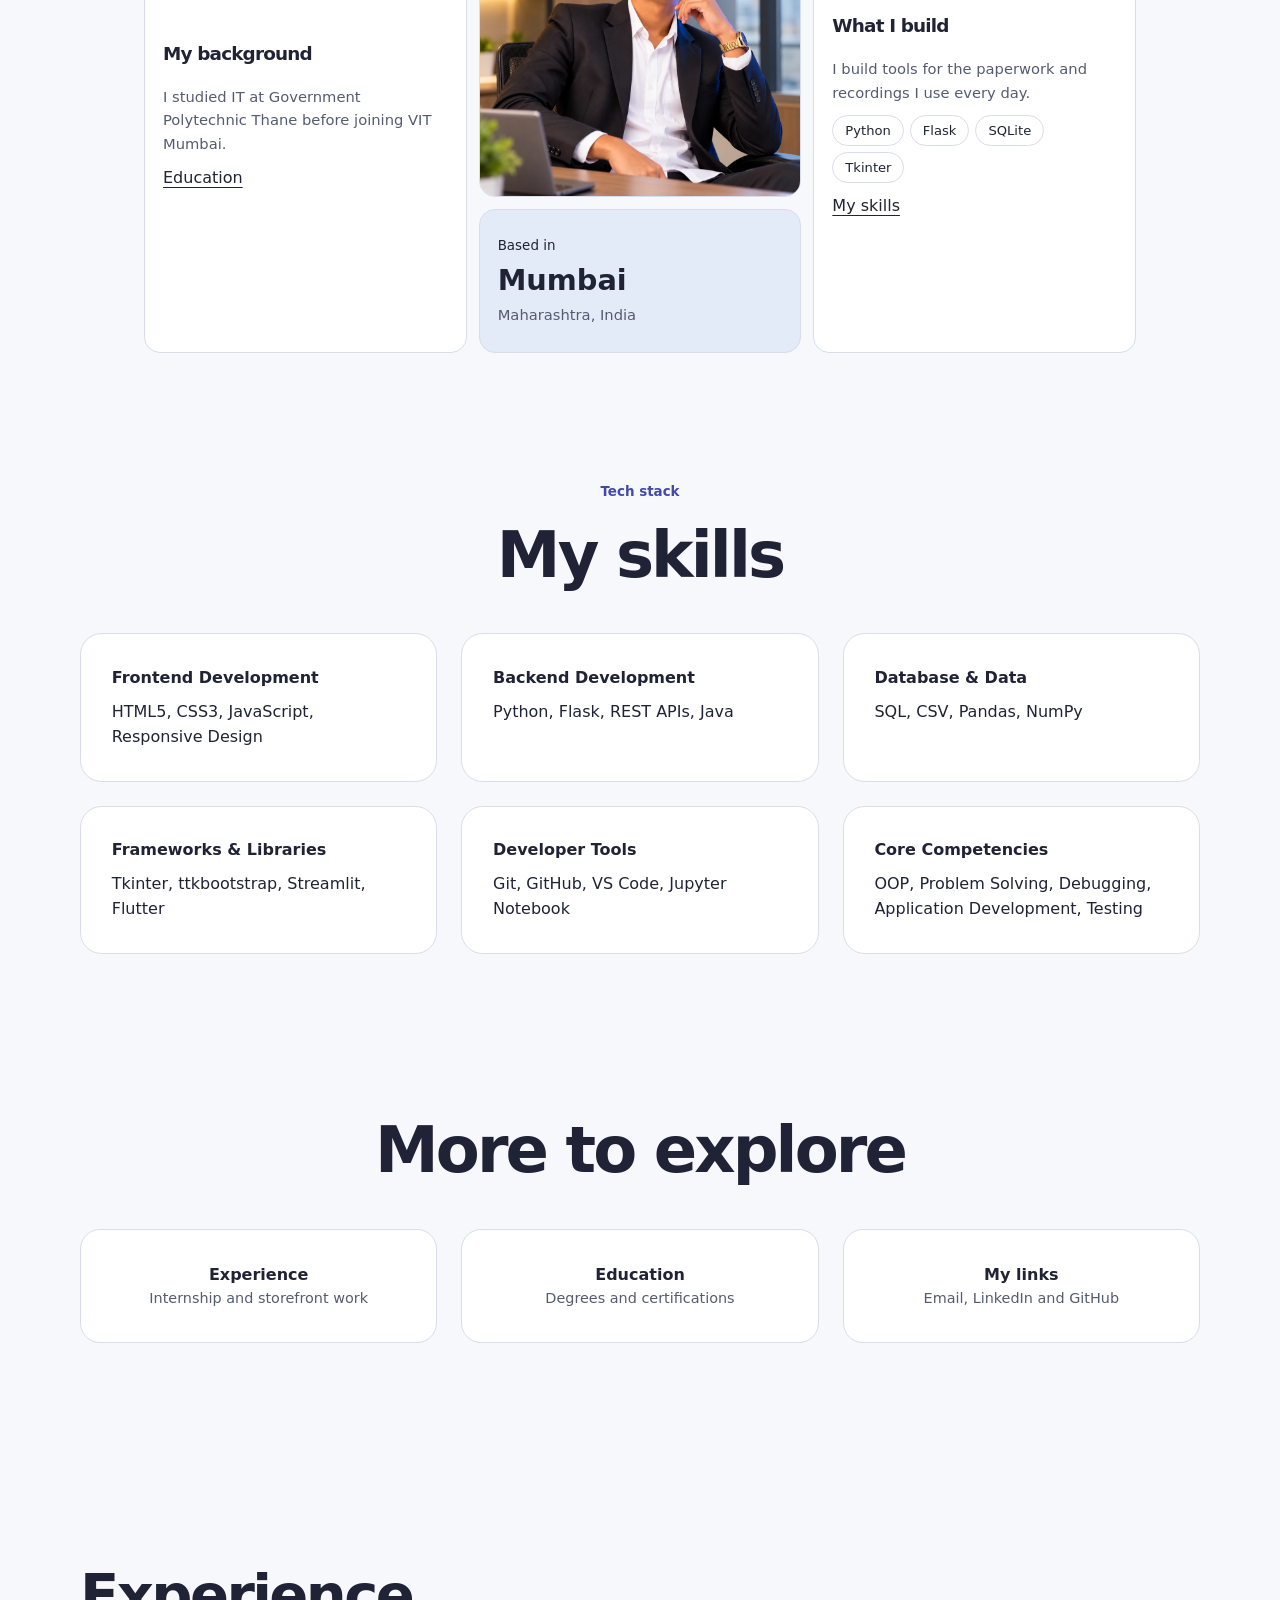
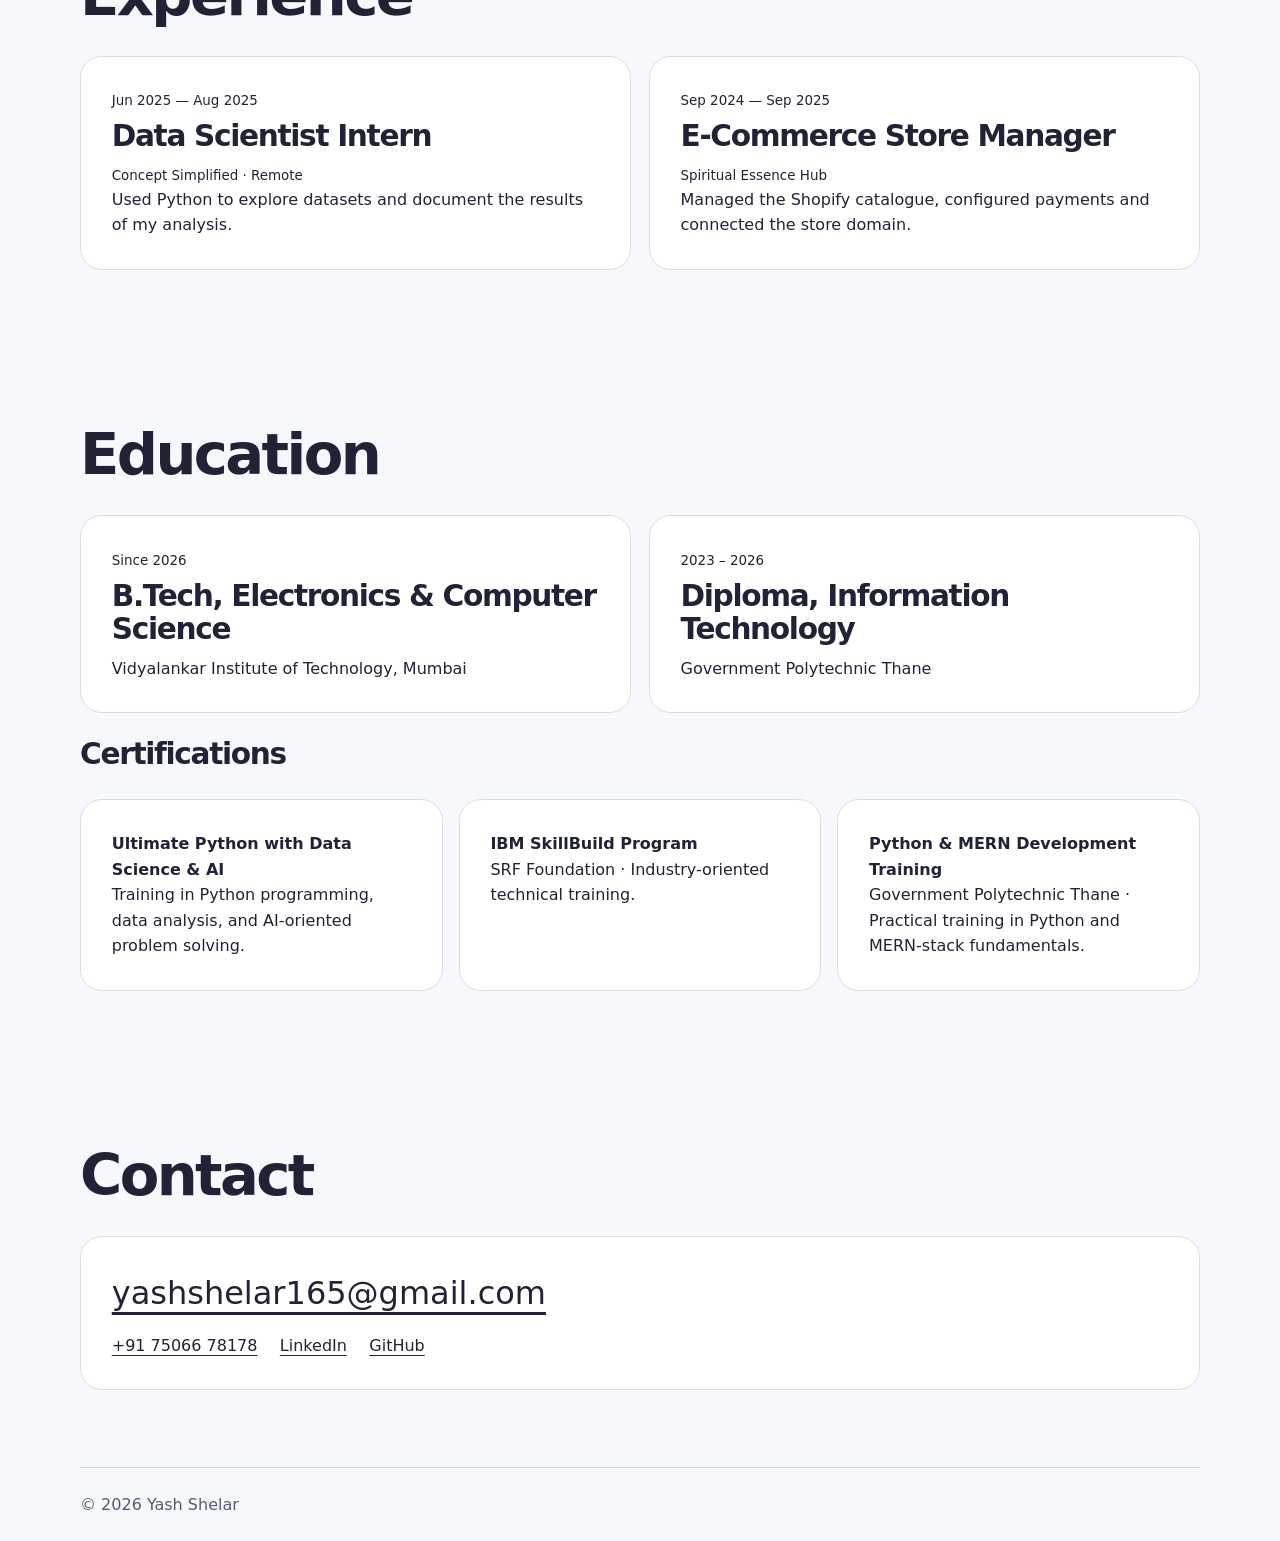
==== commit 47a4865a: "Redesign the portfolio landing page around the portrait and featured work" ====
--- a/index.html
+++ b/index.html
@@ -39,18 +39,94 @@
     <main>
       <section id="home" class="hero">
         <div class="landing">
-          <h1>Hi, I’m Yash Shelar</h1>
-          <div class="profile-panel">
-            <img src="assets/hero.webp" alt="Yash Shelar" width="1000" height="1000" fetchpriority="high">
-            <p>Software developer <span>·</span> Mumbai, India</p>
-            <p class="hero-projects">I built <a href="#vaultx">VaultX</a> to track expiring documents and <a href="#movemitra">MoveMitra</a> to compare Mumbai commutes.</p>
-            <div class="pills">
-              <a href="#projects">View all projects</a>
-              <a href="#contact">Contact</a>
-            </div>
-          </div>
-          <a class="scroll" href="#about">Scroll to explore <span>↓</span>
-          </a>
+          <div class="intro-copy">
+            <p class="byline">Software developer <span>·</span> Mumbai, India</p>
+            <h1>Yash <em>Shelar</em><span>.</span></h1>
+            <p class="hero-projects">I study Electronics and Computer Science at VIT Mumbai. I built <a href="#vaultx">VaultX</a> to track expiring documents and <a href="#movemitra">MoveMitra</a> to compare Mumbai commutes.</p>
+            <div class="pills"><a href="#projects">Explore projects</a><a href="#contact">Get in touch</a></div>
+          </div>
+          <figure class="profile-panel"><img src="assets/hero.webp" alt="Yash Shelar" width="1000" height="1000" fetchpriority="high"></figure>
+        </div>
+      </section>
+      <section class="entry" id="projects">
+        <small class="section-label">Portfolio</small>
+        <h2>Featured projects</h2>
+        <p class="section-copy">Desktop, mobile and web projects from my diploma and engineering studies.</p>
+        <div>
+          <article id="vaultx">
+            <small class="kind">01　/　Desktop app</small>
+            <h3>
+              <a href="https://github.com/yash0999514/VAULTXDS.PP">VaultX</a>
+            </h3>
+            <div class="project-screen">
+              <p>Keep personal documents on a Windows PC, search by category and see which documents are close to expiry.</p>
+              <img class="work-image" src="assets/vaultx-cover.webp" width="850" height="400" alt="Illustrated personal document index for VaultX" loading="lazy">
+            </div>
+            <div class="tech">Python · Tkinter · Encryption · ttkbootstrap</div>
+          </article>
+          <article>
+            <small class="kind">02　/　Desktop app</small>
+            <h3>AI Speech-to-Text Converter</h3>
+            <div class="project-screen">
+              <p>Transcribe a live microphone or an uploaded audio file, then export the text to TXT or DOCX.</p>
+              <img class="work-image" src="assets/speech-cover.webp" width="850" height="400" alt="Audio waveform for the speech transcription project" loading="lazy">
+            </div>
+            <div class="tech">Python · Tkinter · Speech Recognition · FFmpeg</div>
+          </article>
+          <article>
+            <small class="kind">03　/　Python application</small>
+            <h3>Placement Management System</h3>
+            <div class="project-screen">
+              <p>Check student eligibility against company criteria and manage placement records from CSV files.</p>
+              <div class="sample" aria-label="Project illustration">
+                <strong>Student records</strong>
+                <span>Company criteria</span>
+                <span>Eligibility</span>
+              </div>
+            </div>
+            <div class="tech">Python · CSV · Data Processing</div>
+          </article>
+          <article>
+            <small class="kind">04　/　Web prototype</small>
+            <h3>AI Legal Document Reader</h3>
+            <div class="project-screen">
+              <p>A Flask prototype exploring how to explain legal and government documents in everyday language.</p>
+              <div class="sample" aria-label="Project illustration">
+                <strong>Document</strong>
+                <span>Original text</span>
+                <span>Plain-language summary</span>
+              </div>
+            </div>
+            <div class="tech">Python · Flask · HTML · CSS · JavaScript</div>
+          </article>
+          <article id="movemitra">
+            <small class="kind">05　/　Transit prototype</small>
+            <h3>MoveMitra</h3>
+            <div class="project-screen">
+              <p>A Mumbai commute-planning prototype that compares train, bus and last-mile options using static route cards.</p>
+              <div class="sample" aria-label="Project illustration">
+                <strong>Kurla</strong>
+                <span>Vadala Road</span>
+                <span>Sangam Nagar</span>
+              </div>
+            </div>
+            <div class="tech">Transit planning · Mumbai</div>
+          </article>
+          <article>
+            <small class="kind">06　/　Android app</small>
+            <h3>FitBoy</h3>
+            <div class="project-screen">
+              <p>An Android nutrition app with Indian food entries, vegetarian and non-vegetarian meal plans, and editable nutrition estimates.</p>
+              <div class="sample" aria-label="Project illustration">
+                <strong>Indian meal plan</strong>
+                <span>Breakfast</span>
+                <span>Lunch</span>
+                <span>Dinner</span>
+              </div>
+            </div>
+            <div class="tech">Android · Capacitor</div>
+          </article>
+          <a href="https://github.com/yash0999514">More on GitHub</a>
         </div>
       </section>
       <section id="about" aria-label="About Yash">
@@ -95,87 +171,6 @@
             </div>
             <a href="#skills">My skills</a>
           </div>
-        </div>
-      </section>
-      <section class="entry" id="projects">
-        <small class="section-label">Portfolio</small>
-        <h2>Featured projects</h2>
-        <p class="section-copy">Desktop, mobile and web projects from my diploma and engineering studies.</p>
-        <div>
-          <article id="vaultx">
-            <small class="kind">01　/　Desktop app</small>
-            <h3>
-              <a href="https://github.com/yash0999514/VAULTXDS.PP">VaultX</a>
-            </h3>
-            <div class="project-screen">
-              <p>Keep personal documents on a Windows PC, search by category and see which documents are close to expiry.</p>
-              <img class="work-image" src="assets/vaultx-cover.webp" width="850" height="400" alt="Illustrated personal document index for VaultX" loading="lazy">
-            </div>
-            <div class="tech">Python · Tkinter · Encryption · ttkbootstrap</div>
-          </article>
-          <article>
-            <small class="kind">02　/　Desktop app</small>
-            <h3>AI Speech-to-Text Converter</h3>
-            <div class="project-screen">
-              <p>Transcribe a live microphone or an uploaded audio file, then export the text to TXT or DOCX.</p>
-              <img class="work-image" src="assets/speech-cover.webp" width="850" height="400" alt="Audio waveform for the speech transcription project" loading="lazy">
-            </div>
-            <div class="tech">Python · Tkinter · Speech Recognition · FFmpeg</div>
-          </article>
-          <article>
-            <small class="kind">03　/　Python application</small>
-            <h3>Placement Management System</h3>
-            <div class="project-screen">
-              <p>Check student eligibility against company criteria and manage placement records from CSV files.</p>
-              <div class="sample" aria-label="Project illustration">
-                <strong>Student records</strong>
-                <span>Company criteria</span>
-                <span>Eligibility</span>
-              </div>
-            </div>
-            <div class="tech">Python · CSV · Data Processing</div>
-          </article>
-          <article>
-            <small class="kind">04　/　Web prototype</small>
-            <h3>AI Legal Document Reader</h3>
-            <div class="project-screen">
-              <p>A Flask prototype exploring how to explain legal and government documents in everyday language.</p>
-              <div class="sample" aria-label="Project illustration">
-                <strong>Document</strong>
-                <span>Original text</span>
-                <span>Plain-language summary</span>
-              </div>
-            </div>
-            <div class="tech">Python · Flask · HTML · CSS · JavaScript</div>
-          </article>
-          <article id="movemitra">
-            <small class="kind">05　/　Transit prototype</small>
-            <h3>MoveMitra</h3>
-            <div class="project-screen">
-              <p>A Mumbai commute-planning prototype that compares train, bus and last-mile options using static route cards.</p>
-              <div class="sample" aria-label="Project illustration">
-                <strong>Kurla</strong>
-                <span>Vadala Road</span>
-                <span>Sangam Nagar</span>
-              </div>
-            </div>
-            <div class="tech">Transit planning · Mumbai</div>
-          </article>
-          <article>
-            <small class="kind">06　/　Android app</small>
-            <h3>FitBoy</h3>
-            <div class="project-screen">
-              <p>An Android nutrition app with Indian food entries, vegetarian and non-vegetarian meal plans, and editable nutrition estimates.</p>
-              <div class="sample" aria-label="Project illustration">
-                <strong>Indian meal plan</strong>
-                <span>Breakfast</span>
-                <span>Lunch</span>
-                <span>Dinner</span>
-              </div>
-            </div>
-            <div class="tech">Android · Capacitor</div>
-          </article>
-          <a href="https://github.com/yash0999514">More on GitHub</a>
         </div>
       </section>
       <section class="entry" id="skills">
--- a/style.css
+++ b/style.css
@@ -43,21 +43,23 @@
 .bar>*{pointer-events:auto}
 nav{height:56px;padding:4px 32px;align-items:center;gap:4px;box-shadow:0 5px 24px #23294612;background:#ffffffed}
 nav a{font-size:14px;font-weight:600;padding:10px 24px}
-.hero{min-height:100svh;display:grid;place-items:center;padding:108px 16px 100px}
-.landing{width:min(100%,768px);text-align:center}
-h1{font-size:clamp(2rem,4vw,3.75rem);letter-spacing:-.055em;margin:0 0 16px}
-.profile-panel{width:min(100%,29rem);margin-inline:auto;border:1px solid var(--line);border-radius:24px;padding:20px;background:white;box-shadow:0 18px 50px #23264612}
-.profile-panel img{display:block;width:clamp(140px,20vw,220px);aspect-ratio:1;height:auto;object-fit:cover;border-radius:22px;margin:0 auto 12px}
-.profile-panel p{font-size:1.05rem;font-weight:550}.profile-panel p span{color:var(--muted)}
-.pills{display:flex;justify-content:center;flex-wrap:wrap;gap:8px;margin-top:16px}
-.pills a,.stack span{padding:4px 12px;border:1px solid var(--line);border-radius:99px;font-size:.82rem;text-decoration:none}
-.profile-panel .hero-projects { max-width: 35ch; margin: .6rem auto 0; color: var(--muted); font-size: .96rem; font-weight: 400; }
-.hero-projects a { color: var(--accent); font-weight: 600; text-decoration-thickness: 1px; }
-.pills a { padding: .5rem 1rem; }
-.pills a:first-child { background: var(--accent); border-color: var(--accent); color: white; }
-.pills a:hover { background: #eef0fe; }
+.hero { width: min(88%, 68rem); margin: auto; padding: clamp(8.75rem, 13vw, 12.5rem) 0 clamp(4rem, 8vw, 7rem); }
+.landing { display: grid; grid-template-columns: minmax(0, 1.35fr) minmax(0, .85fr); align-items: center; gap: clamp(2rem, 6vw, 6rem); }
+.byline { font: 500 .95rem/1.5 system-ui, sans-serif; color: var(--muted); }
+.byline span { margin: 0 .3rem; color: var(--accent); }
+.landing h1 { font-size: clamp(3.8rem, 7.6vw, 7.2rem); line-height: .98; letter-spacing: -.075em; margin: 1rem 0 1.4rem; }
+.landing h1 em { font-family: Georgia, serif; font-weight: 400; color: var(--accent); }
+.hero-projects { max-width: 41ch; font-size: clamp(1rem, 1.35vw, 1.2rem); line-height: 1.65; color: var(--muted); }
+.hero-projects a { color: var(--text); text-decoration-color: #8b8dc3; }
+.pills { display: flex; flex-wrap: wrap; gap: 1.4rem; align-items: center; margin-top: 1.75rem; }
+.pills a { font-size: .95rem; font-weight: 600; }
+.pills a:first-child { padding: .75rem 1.3rem; border-radius: 8px; color: white; background: var(--accent); text-decoration: none; }
 .pills a:first-child:hover { background: #353889; }
-.scroll{display:inline-flex;flex-direction:column;margin-top:24px;color:var(--muted);text-decoration:none;font-size:.78rem}
+.profile-panel { margin: 0; width: 100%; max-width: 24rem; justify-self: end; position: relative; }
+.profile-panel::before { content: ""; position: absolute; inset: 10px -10px -10px 10px; background: #dfe2fa; border-radius: 5.5rem 1rem 1rem 1rem; }
+.profile-panel img { display: block; position: relative; width: 100%; height: auto; border-radius: 5.5rem 1rem 1rem 1rem; }
+.stack span { padding: 4px 12px; border: 1px solid var(--line); border-radius: 99px; font-size: .82rem; }
+#projects { border-top: 1px solid var(--line); padding-top: 3rem; }
 #about{width:min(100%,1024px);margin:auto;padding:0 16px 128px;scroll-margin-top:6rem}
 #about>.mosaic{display:grid;grid-template-columns:repeat(3,minmax(0,1fr));grid-template-rows:9rem auto 9rem;gap:12px}
 .mosaic>*{border:1px solid var(--line);border-radius:16px;background:var(--panel);padding:18px;min-width:0}
@@ -94,7 +96,11 @@
 @media(max-width:767px){
 header{padding:10px 0}.bar{padding:0 12px;gap:6px;grid-template-columns:auto 1fr auto}
 .brand{font-size:1.2rem}nav{justify-self:center;height:auto;padding:3px;gap:0}nav a{font-size:.75rem;padding:6px}.resume{font-size:.74rem;padding:5px 8px}
-.hero{min-height:90svh;padding:78px 16px 52px}
+.hero { width: min(88%, 36rem); padding: 6.25rem 0 3.5rem; }
+.landing { grid-template-columns: 1fr; gap: 2rem; }
+.profile-panel { width: min(100%, 22rem); justify-self: start; }
+.profile-panel img { aspect-ratio: 1.5; object-fit: cover; object-position: 50% 30%; }
+.landing h1 { font-size: clamp(3.25rem, 12vw, 5.5rem); }
 #about>.mosaic{grid-template-columns:repeat(2,minmax(0,1fr));grid-template-rows:auto;gap:10px}
 .mosaic>*{grid-row:auto;grid-column:auto;padding:12px}.mosaic .nameplate{grid-area:1/1}.mosaic .tile-photo{grid-area:1/2;padding:0}
 .mosaic .facts{grid-column:span 2;flex-wrap:wrap}.facts a{min-width:8rem}
@@ -129,7 +135,6 @@
   body:not(:has(:target)) .landing h1 { animation-delay: .70s; }
   body:not(:has(:target)) .profile-panel { animation-delay: .76s; }
   body:not(:has(:target)) .pills a { animation-delay: 1.02s; }
-  body:not(:has(:target)) .scroll { animation-delay: 1.1s; }
   body:focus-within .opening-mark { visibility: hidden !important; }
 }
 @keyframes opening-curtain {
@@ -152,7 +157,6 @@
   }
   .pills a { animation: title-in .45s .45s both; }
   .pills a:nth-child(2) { animation-delay: .51s; }
-  .scroll { animation: title-in .6s .65s both; }
   #projects article { perspective: 1000px; }
   .project-screen { transform: rotateX(var(--scroll-tilt,0deg)) rotateY(var(--pointer-tilt,0deg)); }
   .motion-pending { opacity: 0; transform: translateY(15px) scale(.95); }
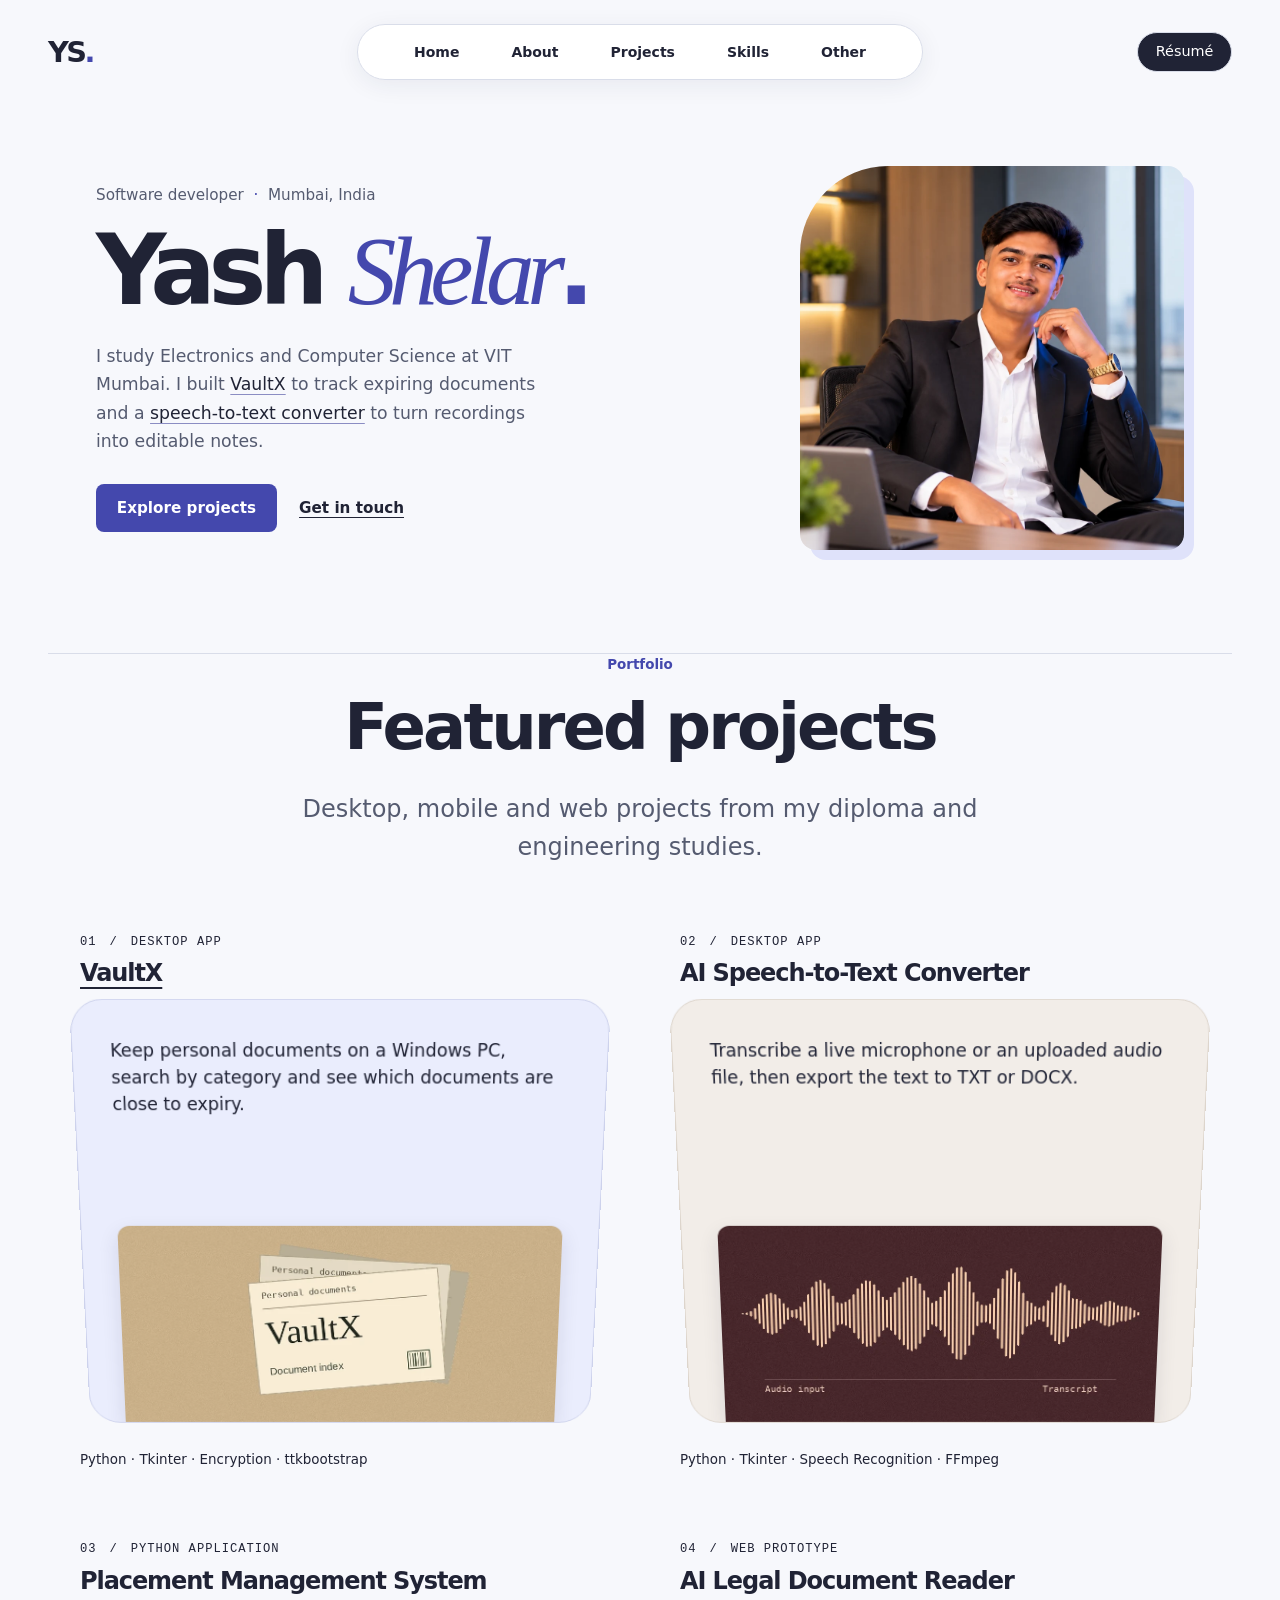
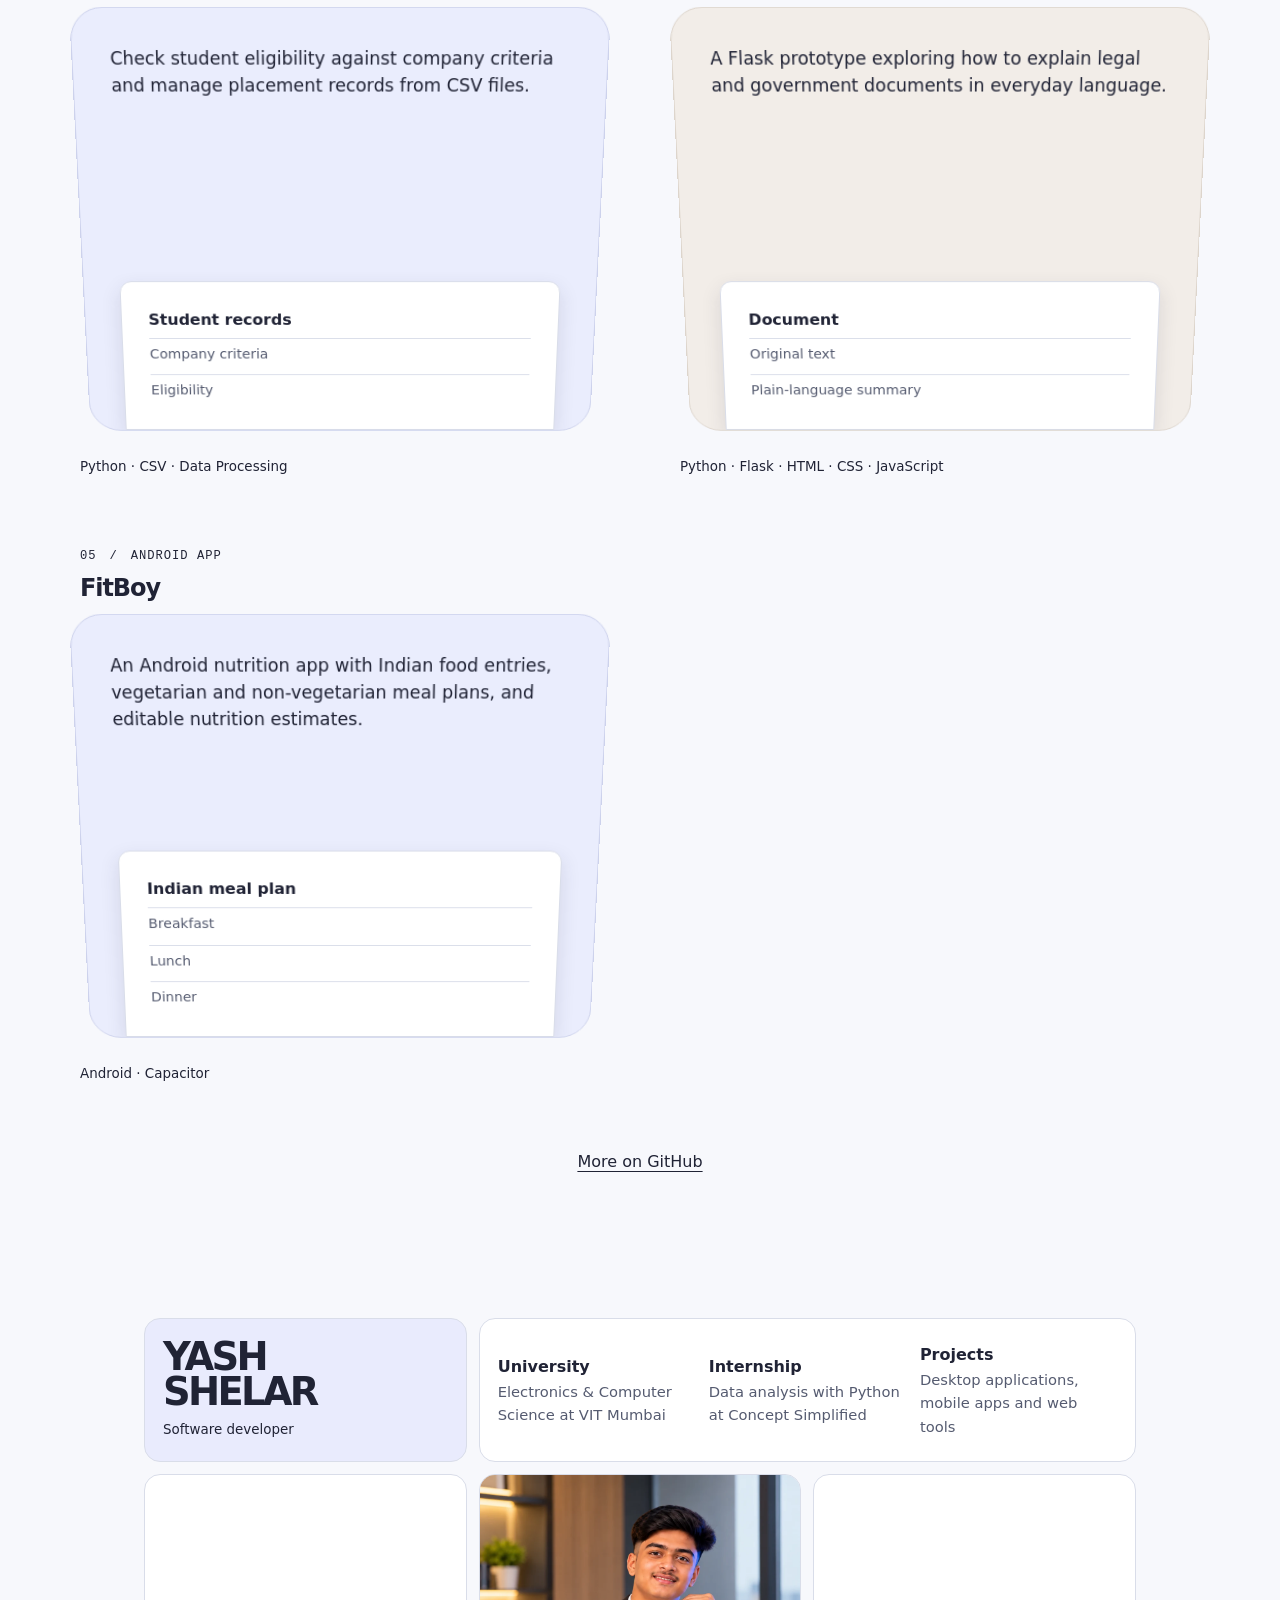
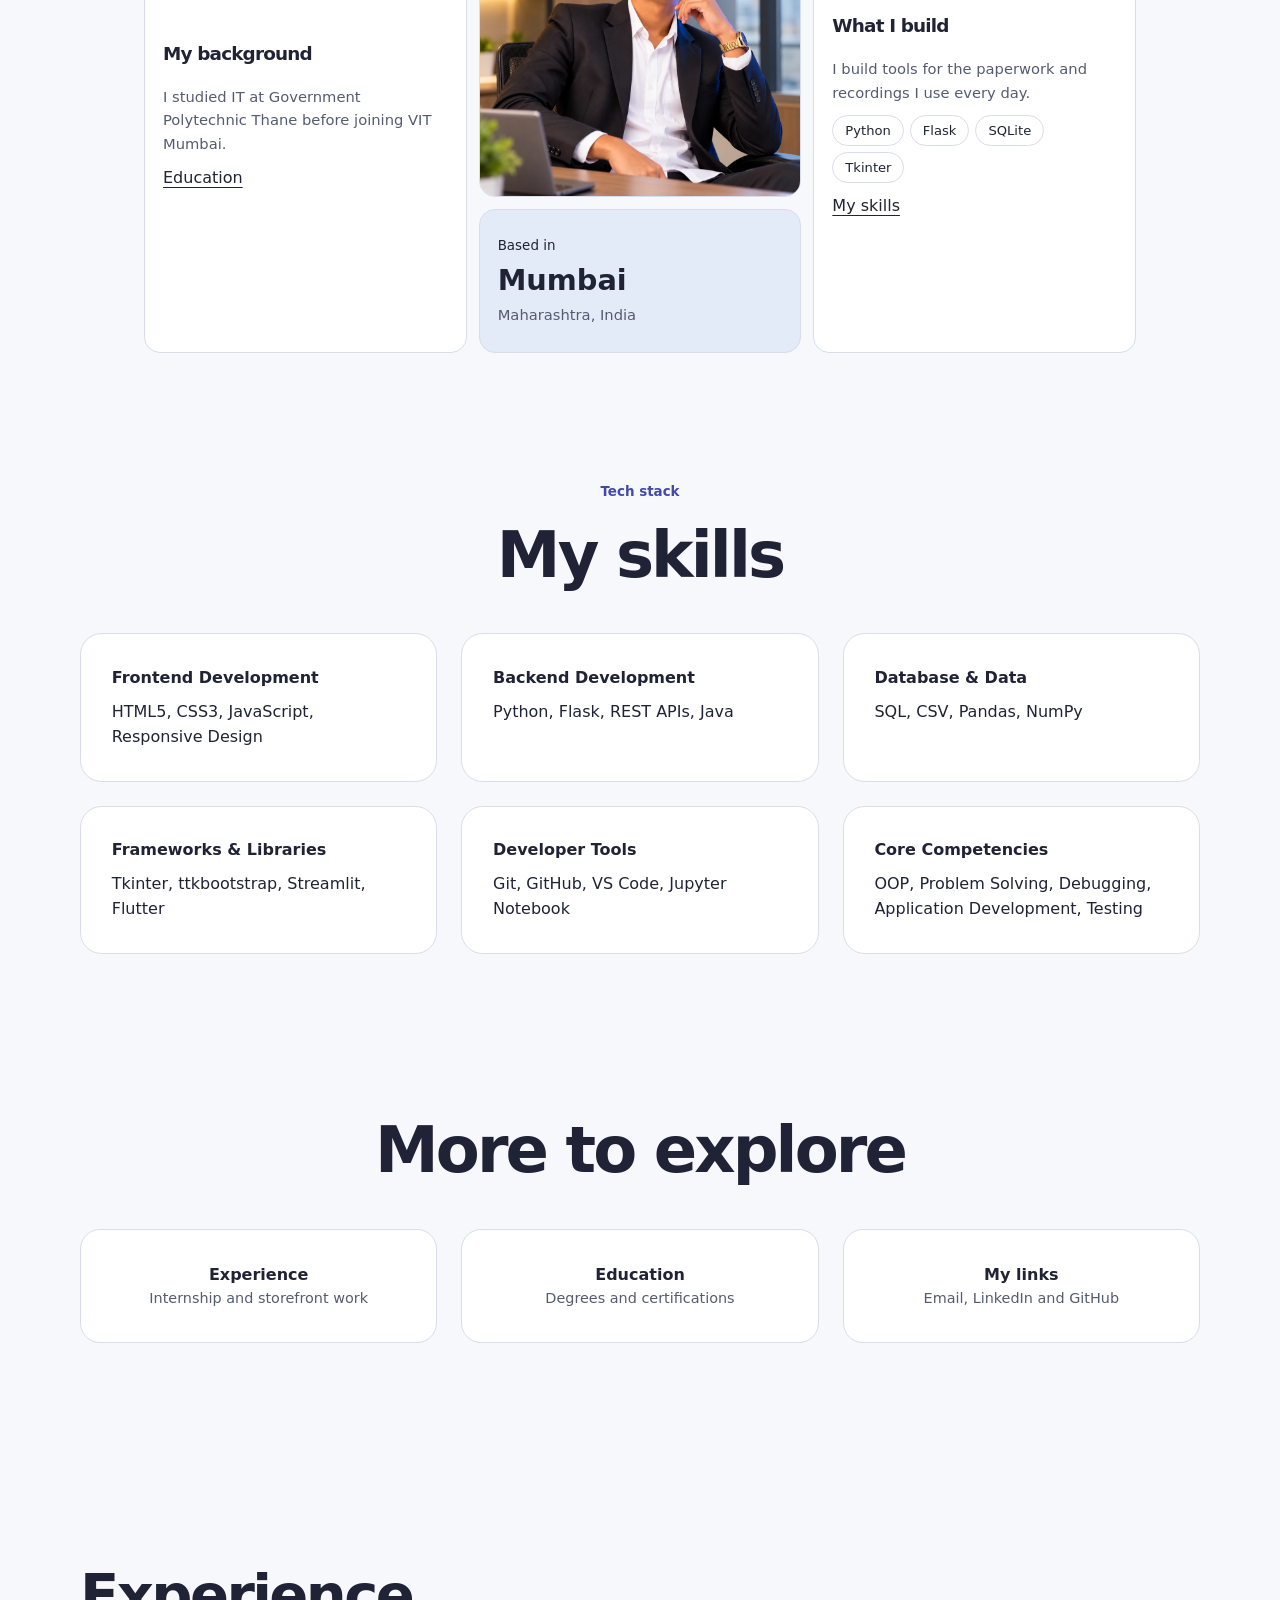
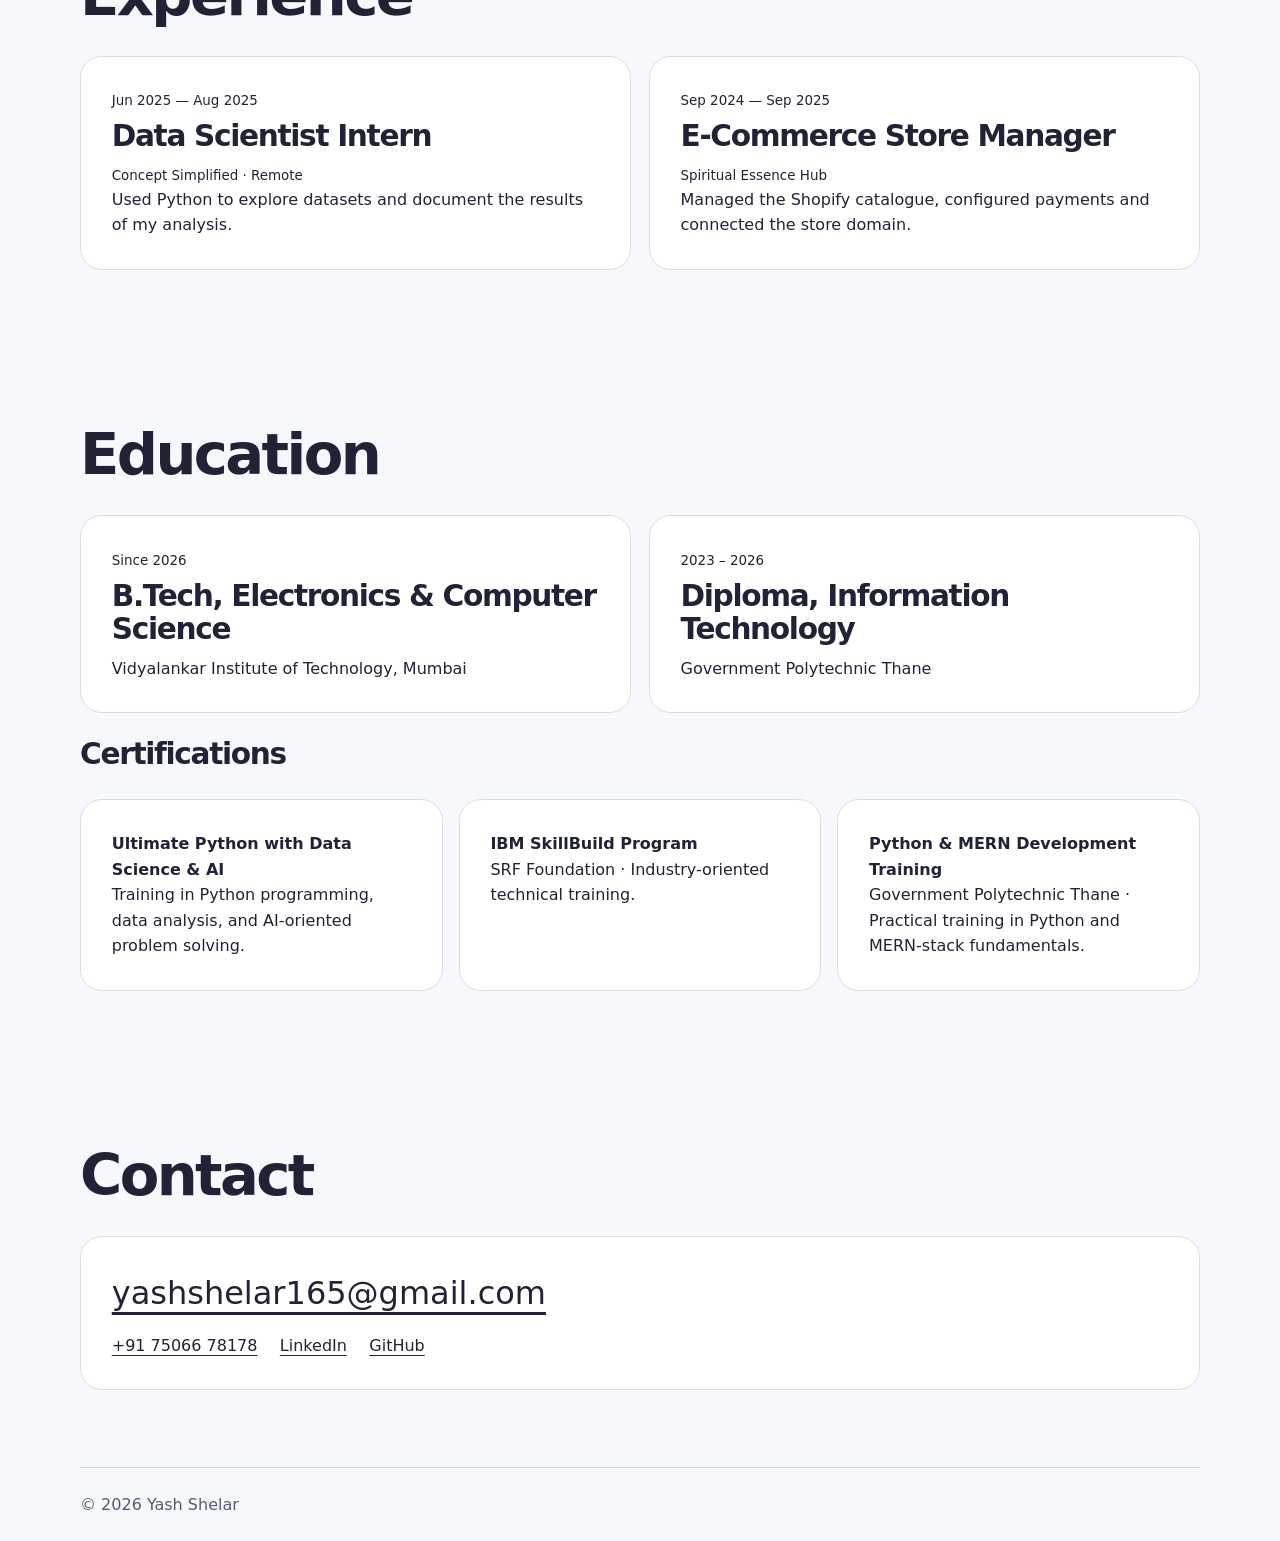
==== commit 7221822b: "Remove MoveMitra and link the hero to the speech transcription project" ====
--- a/index.html
+++ b/index.html
@@ -42,7 +42,7 @@
           <div class="intro-copy">
             <p class="byline">Software developer <span>·</span> Mumbai, India</p>
             <h1>Yash <em>Shelar</em><span>.</span></h1>
-            <p class="hero-projects">I study Electronics and Computer Science at VIT Mumbai. I built <a href="#vaultx">VaultX</a> to track expiring documents and <a href="#movemitra">MoveMitra</a> to compare Mumbai commutes.</p>
+            <p class="hero-projects">I study Electronics and Computer Science at VIT Mumbai. I built <a href="#vaultx">VaultX</a> to track expiring documents and a <a href="#speech-to-text">speech-to-text converter</a> to turn recordings into editable notes.</p>
             <div class="pills"><a href="#projects">Explore projects</a><a href="#contact">Get in touch</a></div>
           </div>
           <figure class="profile-panel"><img src="assets/hero.webp" alt="Yash Shelar" width="1000" height="1000" fetchpriority="high"></figure>
@@ -64,7 +64,7 @@
             </div>
             <div class="tech">Python · Tkinter · Encryption · ttkbootstrap</div>
           </article>
-          <article>
+          <article id="speech-to-text">
             <small class="kind">02　/　Desktop app</small>
             <h3>AI Speech-to-Text Converter</h3>
             <div class="project-screen">
@@ -99,21 +99,8 @@
             </div>
             <div class="tech">Python · Flask · HTML · CSS · JavaScript</div>
           </article>
-          <article id="movemitra">
-            <small class="kind">05　/　Transit prototype</small>
-            <h3>MoveMitra</h3>
-            <div class="project-screen">
-              <p>A Mumbai commute-planning prototype that compares train, bus and last-mile options using static route cards.</p>
-              <div class="sample" aria-label="Project illustration">
-                <strong>Kurla</strong>
-                <span>Vadala Road</span>
-                <span>Sangam Nagar</span>
-              </div>
-            </div>
-            <div class="tech">Transit planning · Mumbai</div>
-          </article>
-          <article>
-            <small class="kind">06　/　Android app</small>
+          <article>
+            <small class="kind">05　/　Android app</small>
             <h3>FitBoy</h3>
             <div class="project-screen">
               <p>An Android nutrition app with Indian food entries, vegetarian and non-vegetarian meal plans, and editable nutrition estimates.</p>
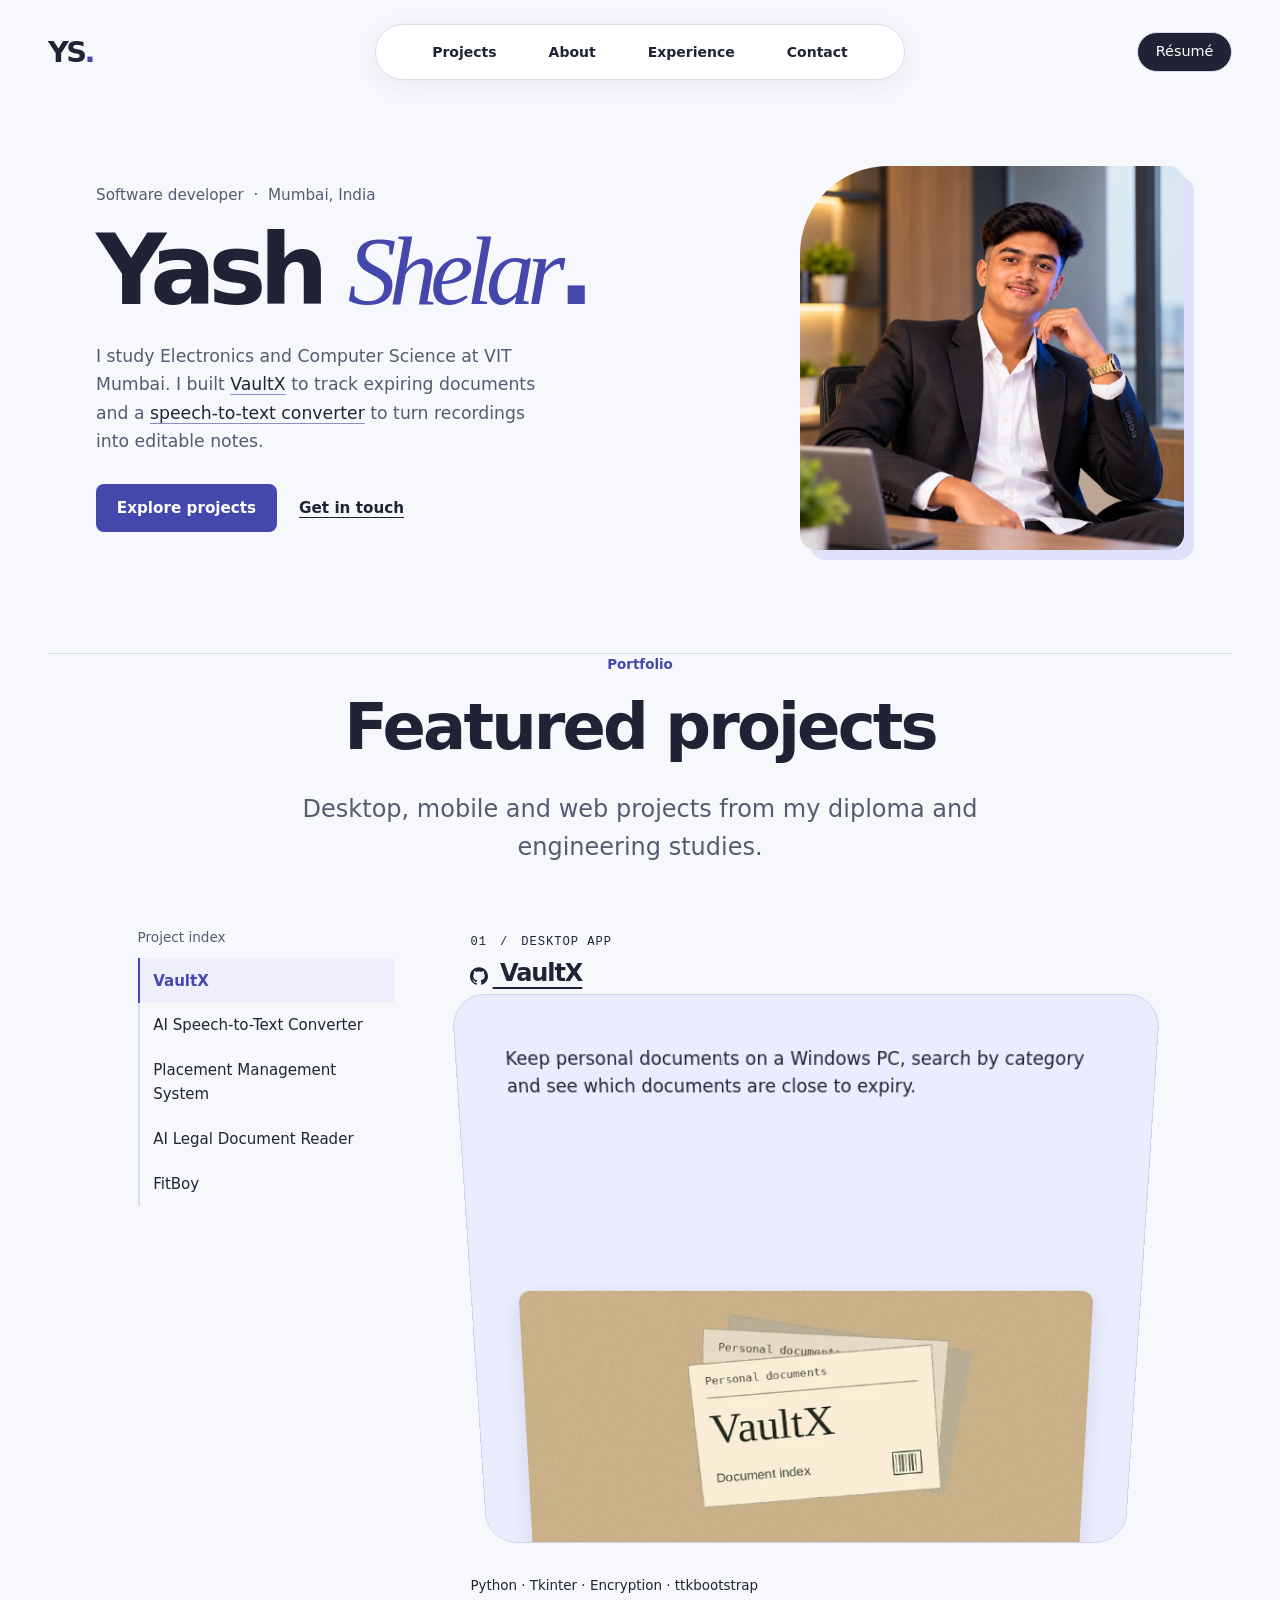
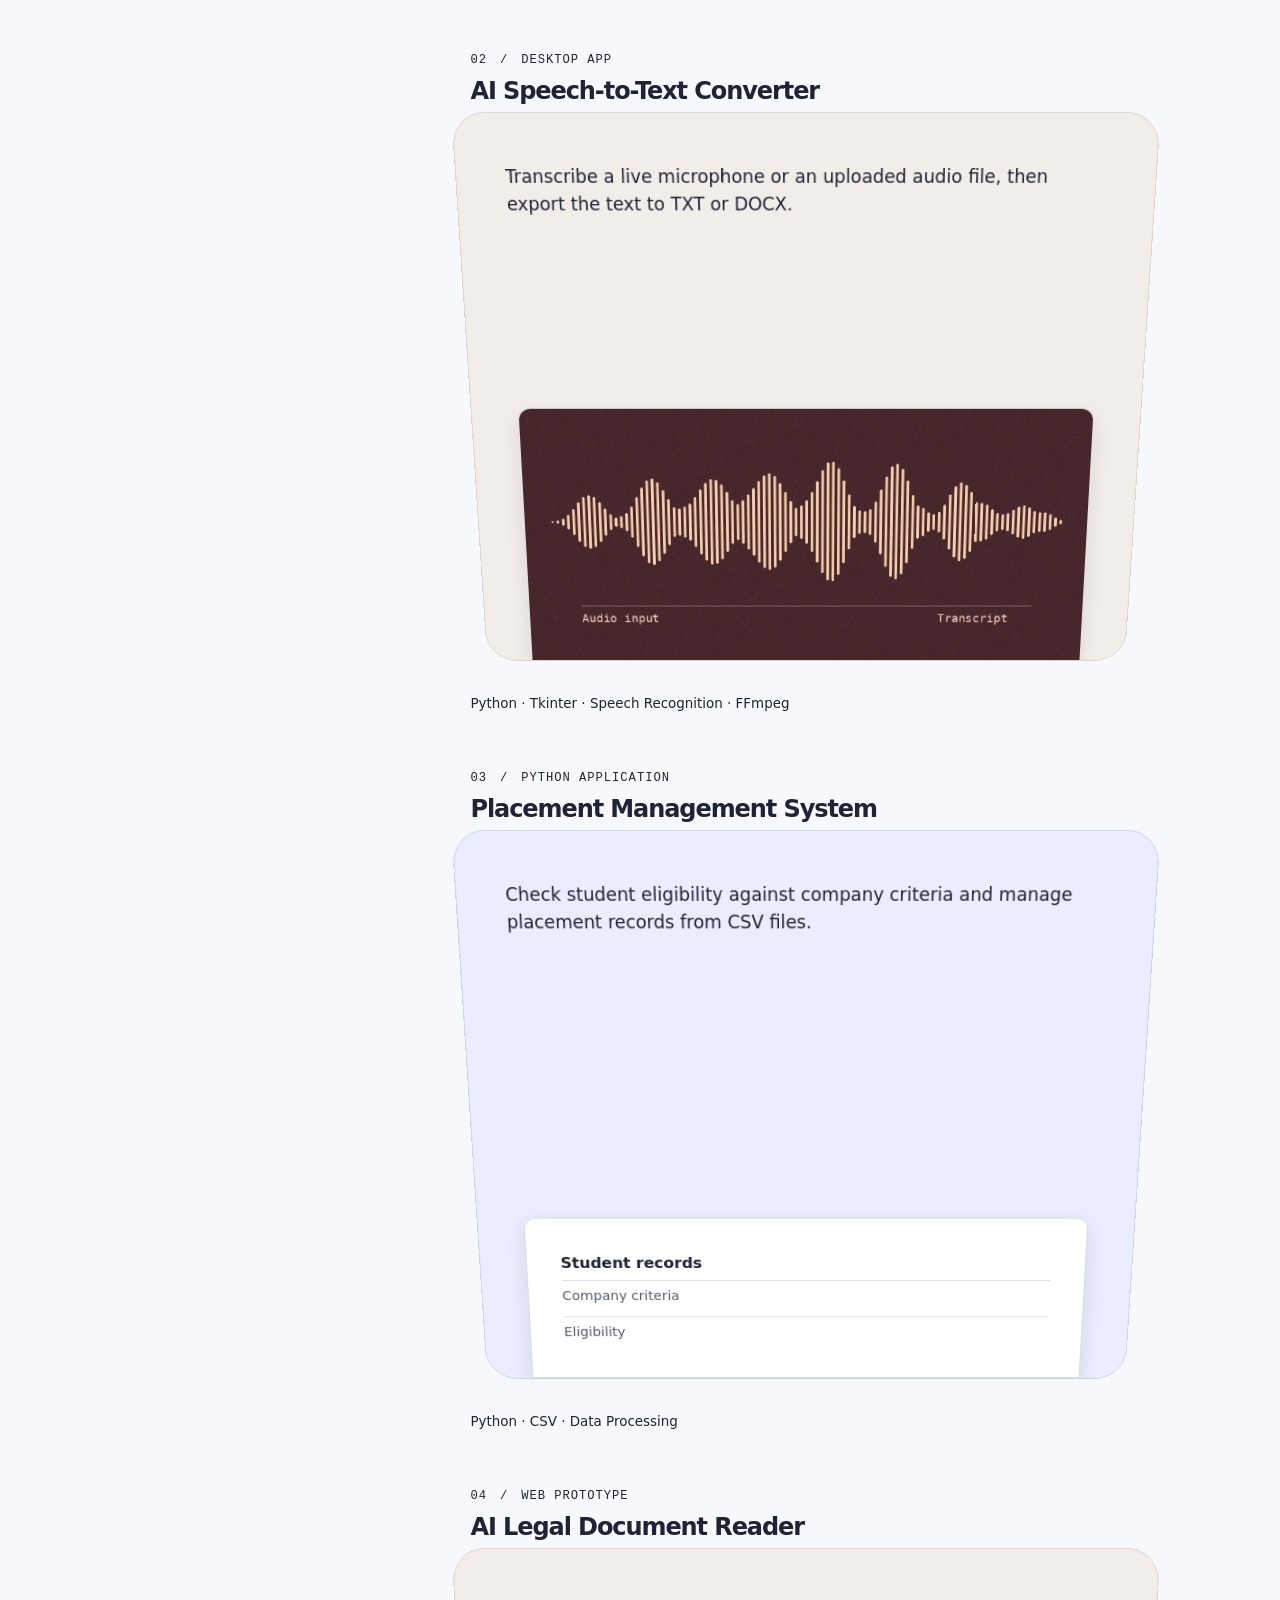
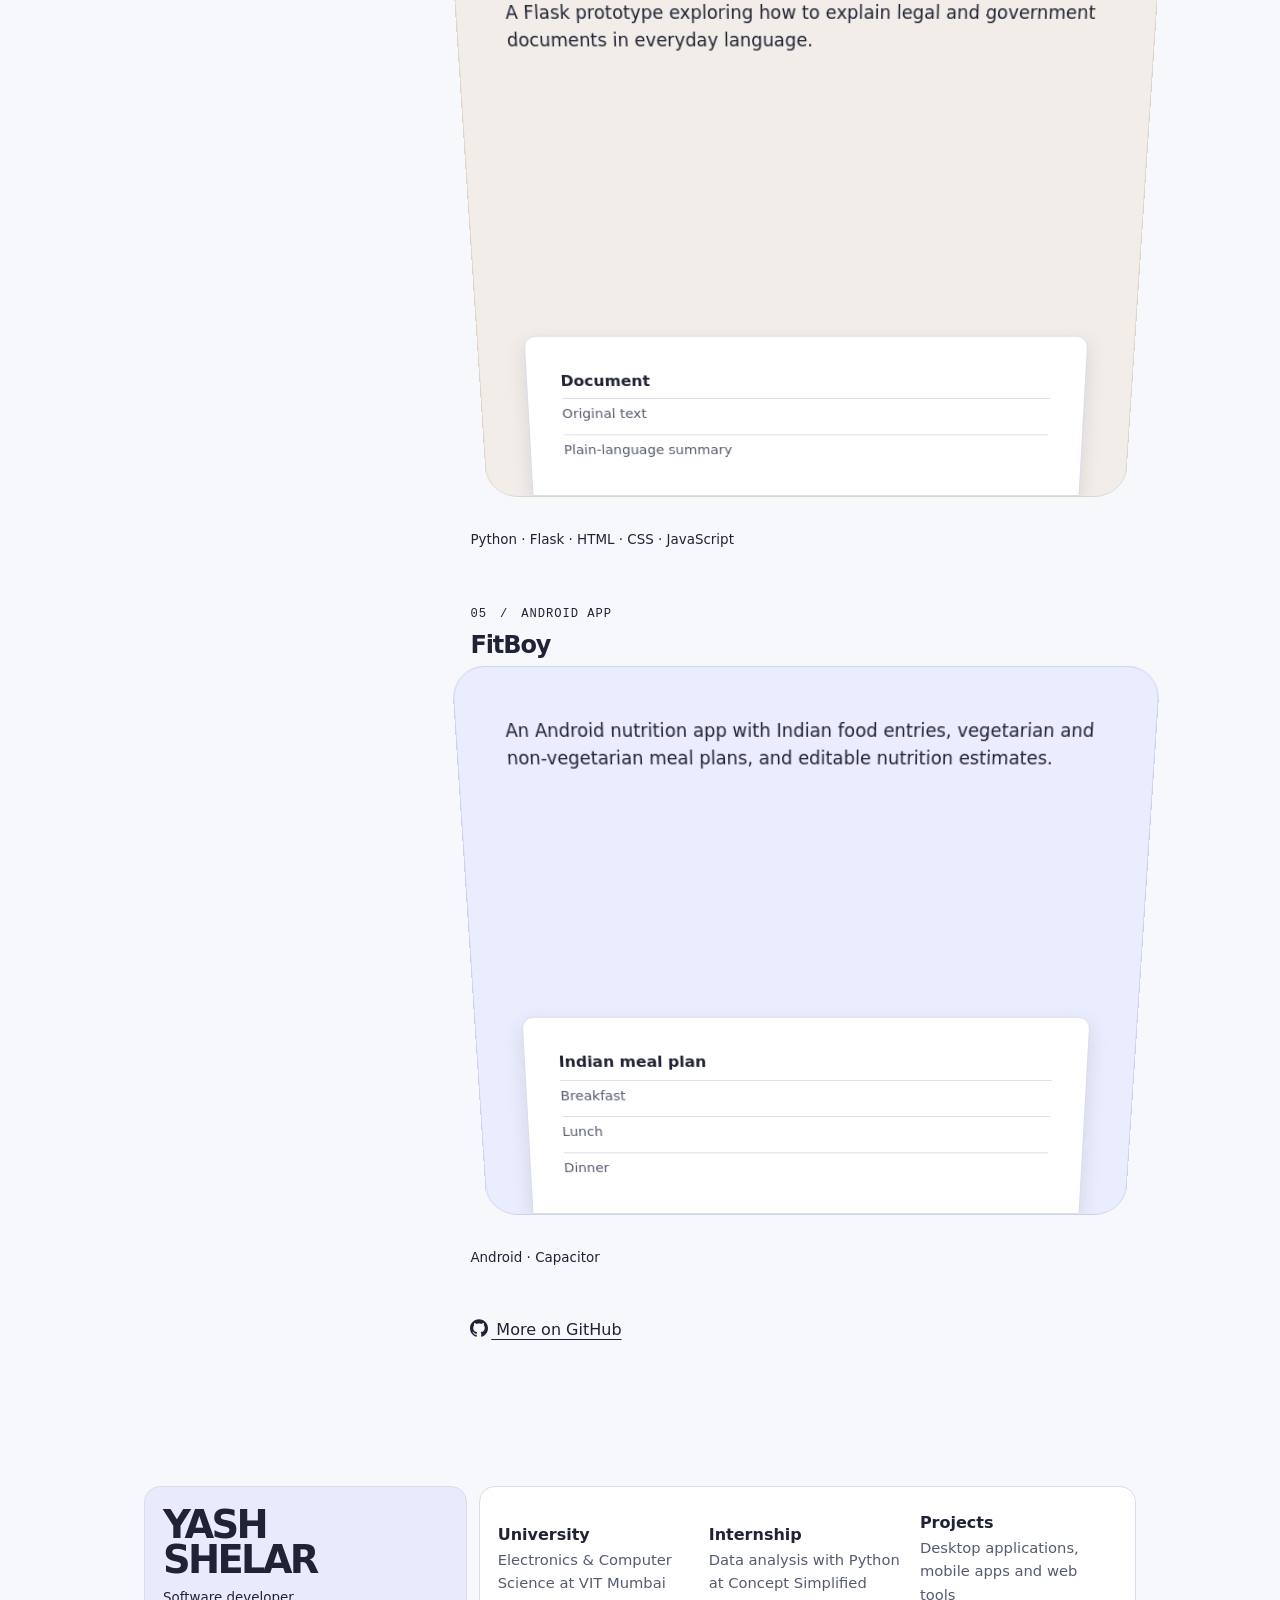
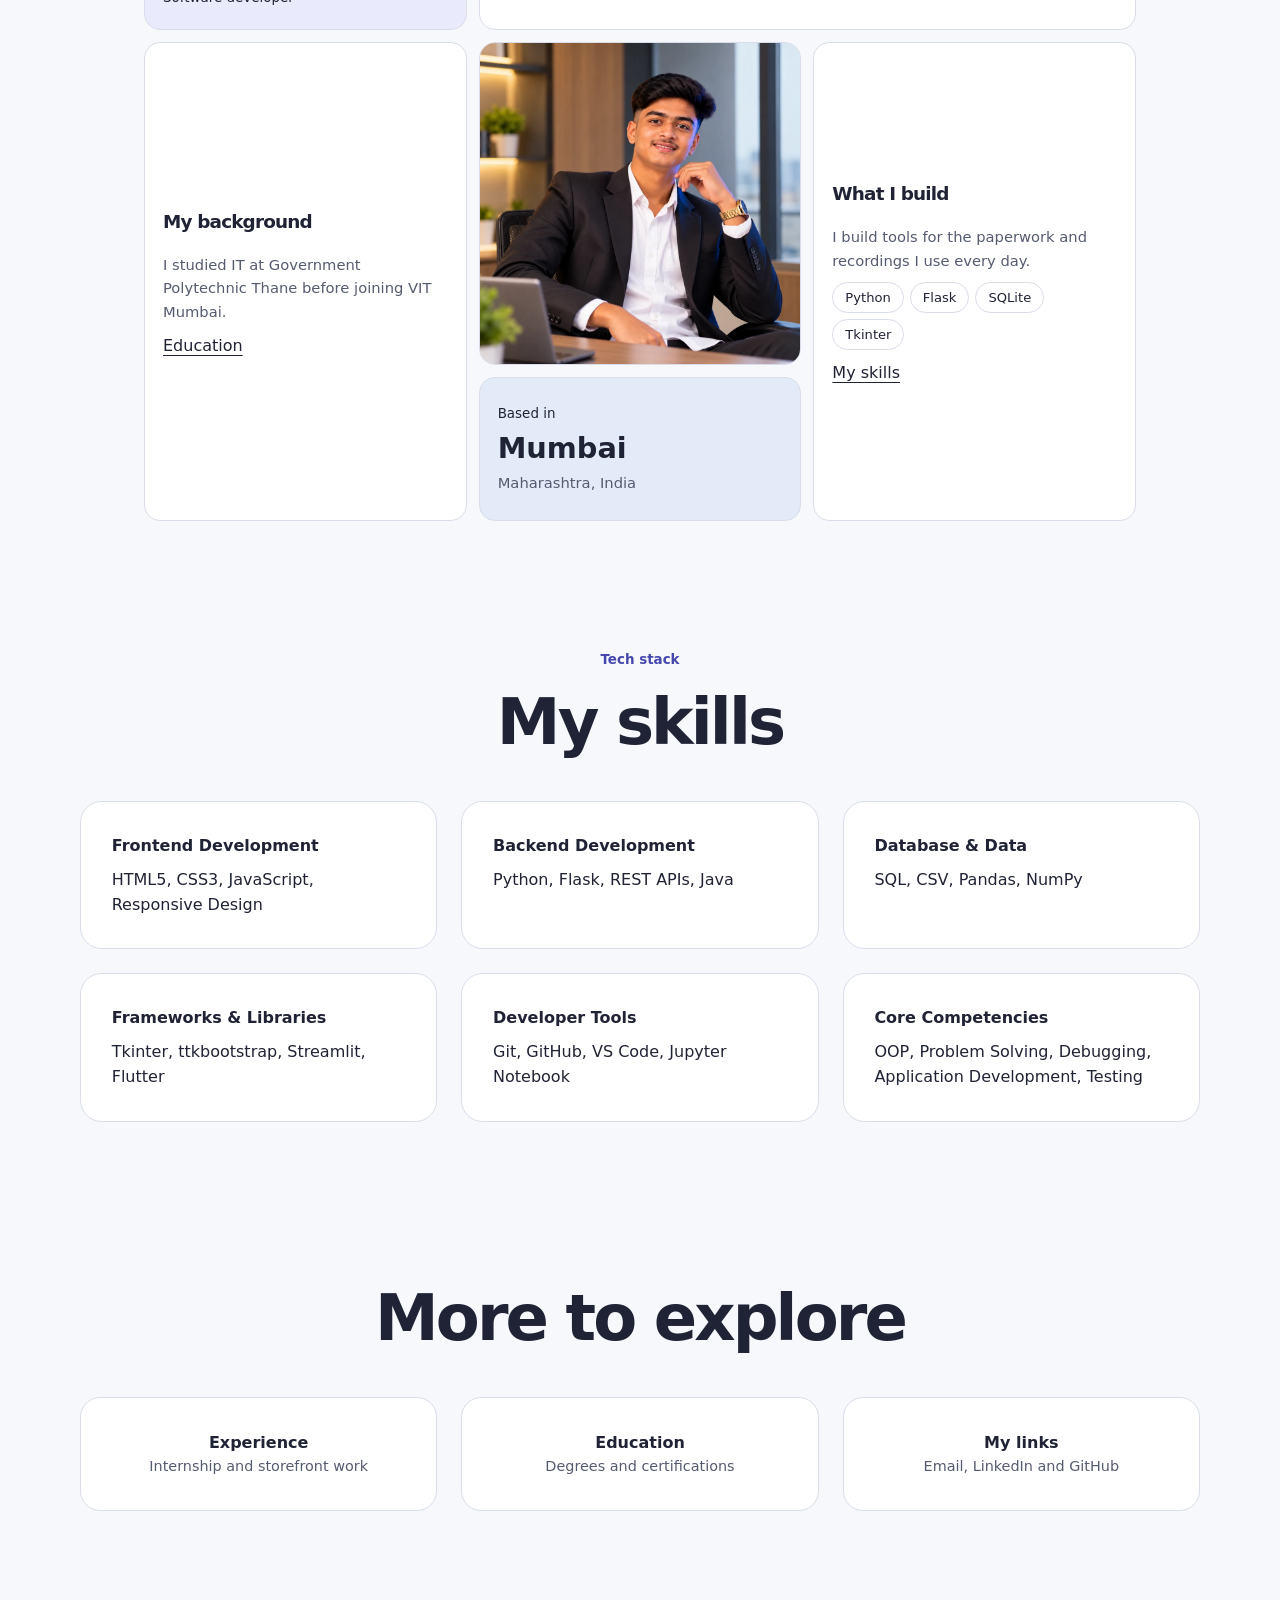
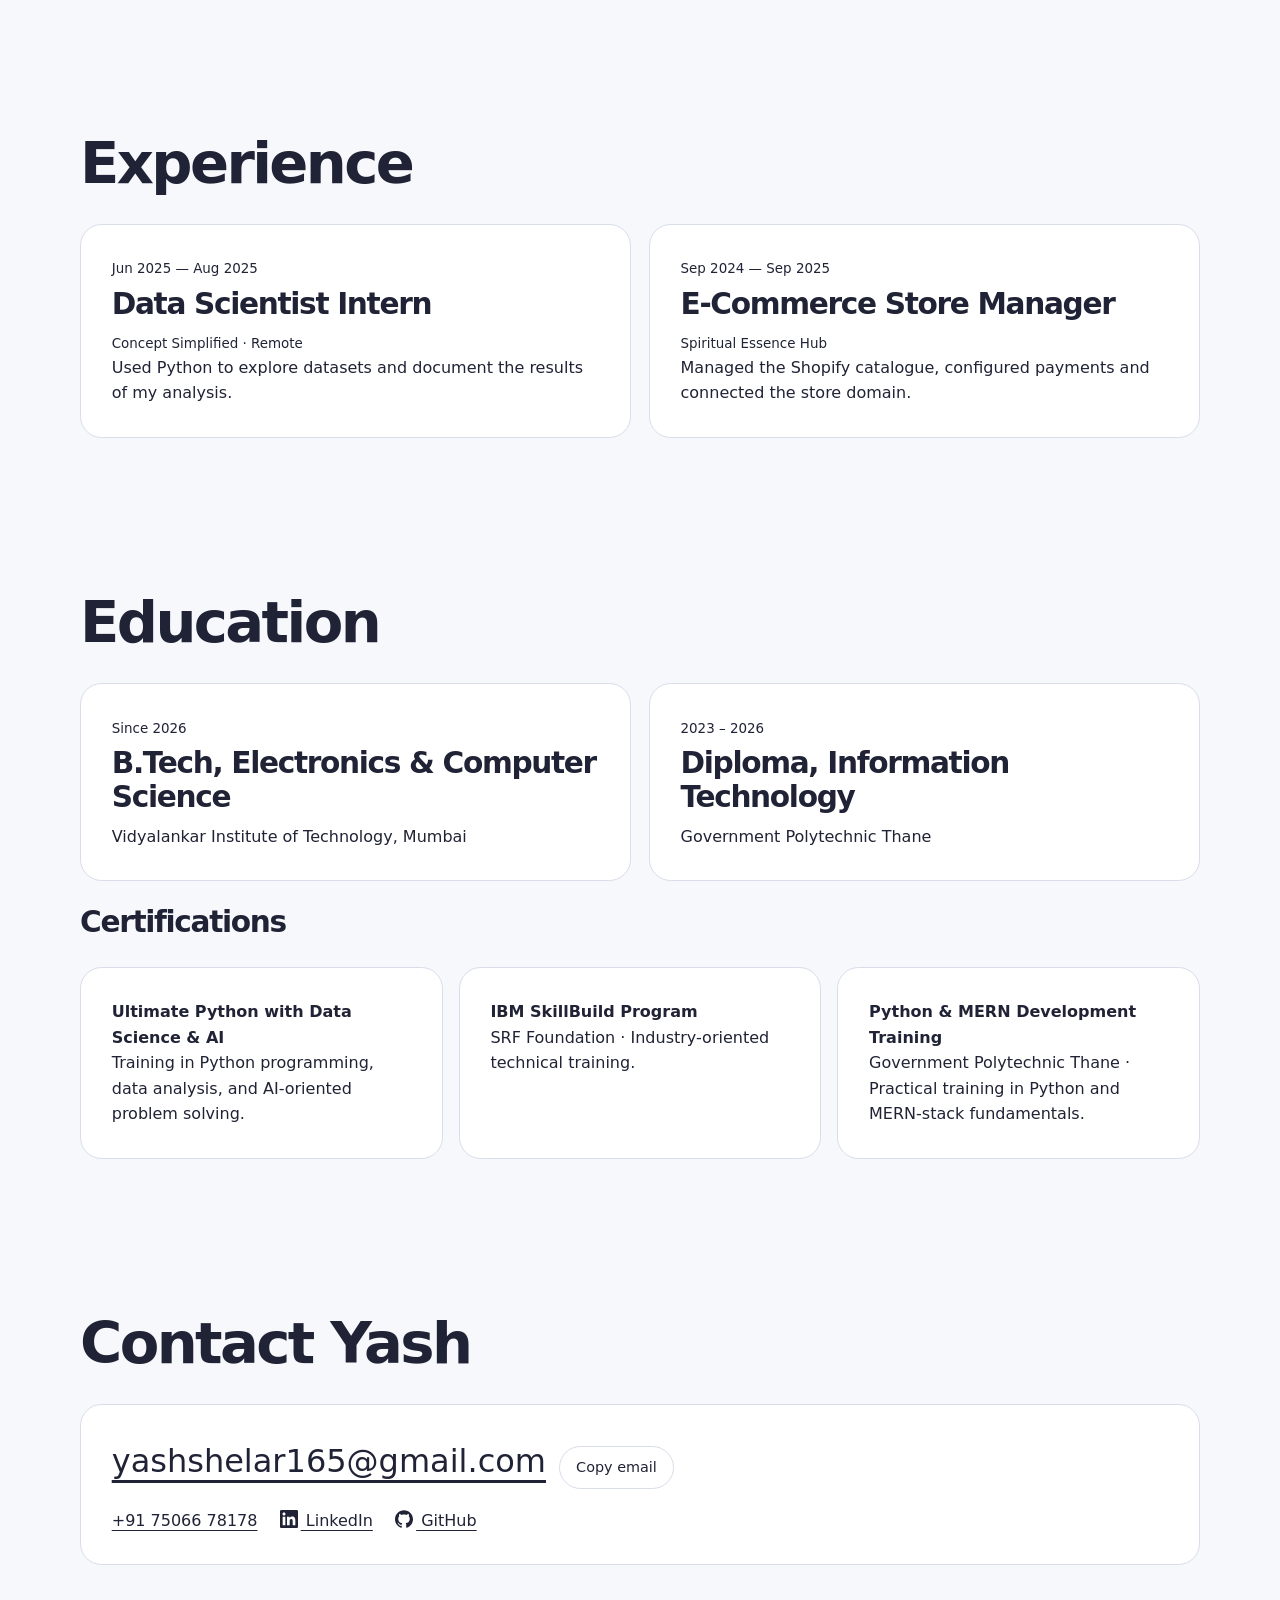
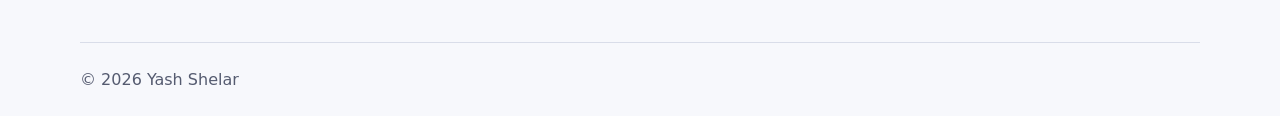
==== commit 67102c61: "Add scroll-aware navigation, responsive project index, session intro and contact actions" ====
--- a/index.html
+++ b/index.html
@@ -17,6 +17,19 @@
     <meta property="og:image:alt" content="Yash Shelar portfolio project view featuring VaultX and the speech-to-text converter.">
     <meta name="twitter:card" content="summary_large_image">
     <meta name="twitter:image" content="https://www.yashshelar.me/assets/portfolio-preview-v5.png">
+    <script>
+      document.documentElement.classList.add('js');
+      try {
+        const seen = sessionStorage.getItem('ys-intro-seen');
+        if (!seen && !location.hash && !matchMedia('(prefers-reduced-motion: reduce)').matches) {
+          document.documentElement.classList.add('play-intro');
+        }
+        sessionStorage.setItem('ys-intro-seen', '1');
+      } catch { /* Storage is optional. The page opens immediately without it. */ }
+      addEventListener('pageshow', event => {
+        if (event.persisted) document.documentElement.classList.remove('play-intro');
+      });
+    </script>
     <link rel="stylesheet" href="style.css">
   </head>
   <body>
@@ -26,12 +39,12 @@
       <div class="bar">
         <a class="brand" aria-label="YS home" href="#home">YS<span>.</span>
         </a>
-        <nav aria-label="Main navigation">
-          <a href="#home">Home</a>
+        <button id="menu-toggle" aria-expanded="false" aria-controls="section-nav">Menu</button>
+        <nav id="section-nav" aria-label="Main navigation">
+          <a href="#projects">Projects</a>
           <a href="#about">About</a>
-          <a href="#projects">Projects</a>
-          <a href="#skills">Skills</a>
-          <a href="#other">Other</a>
+          <a href="#experience">Experience</a>
+          <a href="#contact">Contact</a>
         </nav>
         <a class="resume" href="assets/resume.pdf" download>Résumé</a>
       </div>
@@ -52,11 +65,32 @@
         <small class="section-label">Portfolio</small>
         <h2>Featured projects</h2>
         <p class="section-copy">Desktop, mobile and web projects from my diploma and engineering studies.</p>
-        <div>
+        <div class="project-layout">
+          <aside class="project-index" aria-label="Project index">
+            <p>Project index</p>
+            <div class="index-links">
+              <a href="#vaultx">VaultX</a>
+              <a href="#speech-to-text">AI Speech-to-Text Converter</a>
+              <a href="#placement-management">Placement Management System</a>
+              <a href="#legal-reader">AI Legal Document Reader</a>
+              <a href="#fitboy">FitBoy</a>
+            </div>
+            <details id="project-menu">
+              <summary>Jump to project</summary>
+              <div class="index-links">
+              <a href="#vaultx">VaultX</a>
+              <a href="#speech-to-text">AI Speech-to-Text Converter</a>
+              <a href="#placement-management">Placement Management System</a>
+              <a href="#legal-reader">AI Legal Document Reader</a>
+              <a href="#fitboy">FitBoy</a>
+              </div>
+            </details>
+          </aside>
+          <div class="project-list">
           <article id="vaultx">
             <small class="kind">01　/　Desktop app</small>
             <h3>
-              <a href="https://github.com/yash0999514/VAULTXDS.PP">VaultX</a>
+              <a href="https://github.com/yash0999514/VAULTXDS.PP"><svg class="brand-icon" width="18" height="18" viewBox="0 0 24 24" fill="currentColor" aria-hidden="true" focusable="false"><path d="M12 .297c-6.63 0-12 5.373-12 12 0 5.303 3.438 9.8 8.205 11.385.6.113.82-.258.82-.577 0-.285-.01-1.04-.015-2.04-3.338.724-4.042-1.61-4.042-1.61C4.422 18.07 3.633 17.7 3.633 17.7c-1.087-.744.084-.729.084-.729 1.205.084 1.838 1.236 1.838 1.236 1.07 1.835 2.809 1.305 3.495.998.108-.776.417-1.305.76-1.605-2.665-.3-5.466-1.332-5.466-5.93 0-1.31.465-2.38 1.235-3.22-.135-.303-.54-1.523.105-3.176 0 0 1.005-.322 3.3 1.23.96-.267 1.98-.399 3-.405 1.02.006 2.04.138 3 .405 2.28-1.552 3.285-1.23 3.285-1.23.645 1.653.24 2.873.12 3.176.765.84 1.23 1.91 1.23 3.22 0 4.61-2.805 5.625-5.475 5.92.42.36.81 1.096.81 2.22 0 1.606-.015 2.896-.015 3.286 0 .315.21.69.825.57C20.565 22.092 24 17.592 24 12.297c0-6.627-5.373-12-12-12"/></svg> VaultX</a>
             </h3>
             <div class="project-screen">
               <p>Keep personal documents on a Windows PC, search by category and see which documents are close to expiry.</p>
@@ -73,7 +107,7 @@
             </div>
             <div class="tech">Python · Tkinter · Speech Recognition · FFmpeg</div>
           </article>
-          <article>
+          <article id="placement-management">
             <small class="kind">03　/　Python application</small>
             <h3>Placement Management System</h3>
             <div class="project-screen">
@@ -86,7 +120,7 @@
             </div>
             <div class="tech">Python · CSV · Data Processing</div>
           </article>
-          <article>
+          <article id="legal-reader">
             <small class="kind">04　/　Web prototype</small>
             <h3>AI Legal Document Reader</h3>
             <div class="project-screen">
@@ -99,7 +133,7 @@
             </div>
             <div class="tech">Python · Flask · HTML · CSS · JavaScript</div>
           </article>
-          <article>
+          <article id="fitboy">
             <small class="kind">05　/　Android app</small>
             <h3>FitBoy</h3>
             <div class="project-screen">
@@ -113,7 +147,8 @@
             </div>
             <div class="tech">Android · Capacitor</div>
           </article>
-          <a href="https://github.com/yash0999514">More on GitHub</a>
+          <a href="https://github.com/yash0999514"><svg class="brand-icon" width="18" height="18" viewBox="0 0 24 24" fill="currentColor" aria-hidden="true" focusable="false"><path d="M12 .297c-6.63 0-12 5.373-12 12 0 5.303 3.438 9.8 8.205 11.385.6.113.82-.258.82-.577 0-.285-.01-1.04-.015-2.04-3.338.724-4.042-1.61-4.042-1.61C4.422 18.07 3.633 17.7 3.633 17.7c-1.087-.744.084-.729.084-.729 1.205.084 1.838 1.236 1.838 1.236 1.07 1.835 2.809 1.305 3.495.998.108-.776.417-1.305.76-1.605-2.665-.3-5.466-1.332-5.466-5.93 0-1.31.465-2.38 1.235-3.22-.135-.303-.54-1.523.105-3.176 0 0 1.005-.322 3.3 1.23.96-.267 1.98-.399 3-.405 1.02.006 2.04.138 3 .405 2.28-1.552 3.285-1.23 3.285-1.23.645 1.653.24 2.873.12 3.176.765.84 1.23 1.91 1.23 3.22 0 4.61-2.805 5.625-5.475 5.92.42.36.81 1.096.81 2.22 0 1.606-.015 2.896-.015 3.286 0 .315.21.69.825.57C20.565 22.092 24 17.592 24 12.297c0-6.627-5.373-12-12-12"/></svg> More on GitHub</a>
+        </div>
         </div>
       </section>
       <section id="about" aria-label="About Yash">
@@ -257,14 +292,16 @@
         </div>
       </section>
       <section class="entry" id="contact">
-        <h2>Contact</h2>
+        <h2>Contact Yash</h2>
         <div>
           <div class="contact">
             <a href="mailto:yashshelar165@gmail.com">yashshelar165@gmail.com</a>
+            <button class="copy-email" hidden>Copy email</button>
+            <span class="copy-status" role="status"></span>
             <div class="links">
               <a href="tel:+917506678178">+91 75066 78178</a>
-              <a href="https://www.linkedin.com/in/yash-shelar-971937294">LinkedIn</a>
-              <a href="https://github.com/yash0999514">GitHub</a>
+              <a href="https://www.linkedin.com/in/yash-shelar-971937294"><svg class="brand-icon" width="18" height="18" viewBox="0 0 24 24" fill="currentColor" aria-hidden="true" focusable="false"><path d="M20.447 20.452h-3.554v-5.569c0-1.328-.027-3.037-1.852-3.037-1.853 0-2.136 1.445-2.136 2.939v5.667H9.351V9h3.414v1.561h.046c.477-.9 1.637-1.85 3.37-1.85 3.601 0 4.267 2.37 4.267 5.455v6.286zM5.337 7.433c-1.144 0-2.063-.926-2.063-2.065 0-1.138.92-2.063 2.063-2.063 1.14 0 2.064.925 2.064 2.063 0 1.139-.925 2.065-2.064 2.065zm1.782 13.019H3.555V9h3.564v11.452zM22.225 0H1.771C.792 0 0 .774 0 1.729v20.542C0 23.227.792 24 1.771 24h20.451C23.2 24 24 23.227 24 22.271V1.729C24 .774 23.2 0 22.222 0h.003z"/></svg> LinkedIn</a>
+              <a href="https://github.com/yash0999514"><svg class="brand-icon" width="18" height="18" viewBox="0 0 24 24" fill="currentColor" aria-hidden="true" focusable="false"><path d="M12 .297c-6.63 0-12 5.373-12 12 0 5.303 3.438 9.8 8.205 11.385.6.113.82-.258.82-.577 0-.285-.01-1.04-.015-2.04-3.338.724-4.042-1.61-4.042-1.61C4.422 18.07 3.633 17.7 3.633 17.7c-1.087-.744.084-.729.084-.729 1.205.084 1.838 1.236 1.838 1.236 1.07 1.835 2.809 1.305 3.495.998.108-.776.417-1.305.76-1.605-2.665-.3-5.466-1.332-5.466-5.93 0-1.31.465-2.38 1.235-3.22-.135-.303-.54-1.523.105-3.176 0 0 1.005-.322 3.3 1.23.96-.267 1.98-.399 3-.405 1.02.006 2.04.138 3 .405 2.28-1.552 3.285-1.23 3.285-1.23.645 1.653.24 2.873.12 3.176.765.84 1.23 1.91 1.23 3.22 0 4.61-2.805 5.625-5.475 5.92.42.36.81 1.096.81 2.22 0 1.606-.015 2.896-.015 3.286 0 .315.21.69.825.57C20.565 22.092 24 17.592 24 12.297c0-6.627-5.373-12-12-12"/></svg> GitHub</a>
             </div>
           </div>
         </div>
@@ -272,6 +309,82 @@
     </main>
     <footer>© 2026 Yash Shelar</footer>
     <script>
+const header = document.querySelector('header');
+const menuButton = document.querySelector('#menu-toggle');
+const sectionNav = document.querySelector('#section-nav');
+const projectMenu = document.querySelector('#project-menu');
+function closeMenus() {
+  menuButton.setAttribute('aria-expanded', 'false');
+  projectMenu.open = false;
+}
+menuButton.addEventListener('click', () => {
+  const expanded = menuButton.getAttribute('aria-expanded') === 'true';
+  menuButton.setAttribute('aria-expanded', String(!expanded));
+});
+document.addEventListener('click', event => {
+  if (event.target.closest('a') || !header.contains(event.target)) menuButton.setAttribute('aria-expanded', 'false');
+  if (event.target.closest('a') || !projectMenu.contains(event.target)) projectMenu.open = false;
+});
+document.addEventListener('keydown', event => {
+  if (event.key !== 'Escape') return;
+  if (menuButton.getAttribute('aria-expanded') === 'true') menuButton.focus();
+  else if (projectMenu.open) projectMenu.querySelector('summary').focus();
+  closeMenus();
+});
+
+const sectionLinks = [...sectionNav.querySelectorAll('a')];
+const projectLinks = [...document.querySelectorAll('.index-links a')];
+const sections = sectionLinks.map(link => document.getElementById(link.hash.slice(1)));
+const projects = [...document.querySelectorAll('.project-list article')];
+const compactIndex = matchMedia('(max-width: 850px)');
+function activeAt(elements, threshold) {
+  return elements.filter(element => element.getBoundingClientRect().top <= threshold).pop()?.id;
+}
+function markCurrent(links, id) {
+  for (const link of links) {
+    if (id && link.hash === '#' + id) link.setAttribute('aria-current', 'location');
+    else link.removeAttribute('aria-current');
+  }
+}
+let scheduled = false;
+function reflectScroll() {
+  scheduled = false;
+  const top = Math.max(header.getBoundingClientRect().bottom + 24, parseFloat(getComputedStyle(document.documentElement).scrollPaddingTop) + 2);
+  const atEnd = Math.ceil(scrollY + innerHeight) >= document.documentElement.scrollHeight - 2;
+  markCurrent(sectionLinks, atEnd ? 'contact' : activeAt(sections, top));
+  const indexHeight = compactIndex.matches ? projectMenu.querySelector('summary').offsetHeight : 0;
+  const project = activeAt(projects, top + indexHeight + 24) || projects[0].id;
+  markCurrent(projectLinks, project);
+}
+function queueScrollUpdate() {
+  if (!scheduled) {
+    scheduled = true;
+    requestAnimationFrame(reflectScroll);
+  }
+}
+addEventListener('scroll', queueScrollUpdate, {passive:true});
+addEventListener('resize', queueScrollUpdate);
+addEventListener('pageshow', queueScrollUpdate);
+reflectScroll();
+
+const copyButton = document.querySelector('.copy-email');
+const emailLink = document.querySelector('.contact a[href^="mailto:"]');
+const copyStatus = document.querySelector('.copy-status');
+copyButton.hidden = false;
+copyButton.addEventListener('click', async () => {
+  try {
+    await navigator.clipboard.writeText(emailLink.textContent.trim());
+    copyStatus.textContent = 'Email copied.';
+  } catch {
+    const range = document.createRange();
+    range.selectNodeContents(emailLink);
+    const selection = getSelection();
+    selection.removeAllRanges();
+    selection.addRange(range);
+    copyStatus.textContent = 'Email selected. Use your device’s Copy command.';
+  }
+});
+
 // Only animate elements near the viewport, and release listeners when motion is disabled.
 function enableMotion() {
   const controller = new AbortController();
--- a/style.css
+++ b/style.css
@@ -60,7 +60,7 @@
 .profile-panel img { display: block; position: relative; width: 100%; height: auto; border-radius: 5.5rem 1rem 1rem 1rem; }
 .stack span { padding: 4px 12px; border: 1px solid var(--line); border-radius: 99px; font-size: .82rem; }
 #projects { border-top: 1px solid var(--line); padding-top: 3rem; }
-#about{width:min(100%,1024px);margin:auto;padding:0 16px 128px;scroll-margin-top:6rem}
+#about{width:min(100%,1024px);margin:auto;padding:0 16px 128px}
 #about>.mosaic{display:grid;grid-template-columns:repeat(3,minmax(0,1fr));grid-template-rows:9rem auto 9rem;gap:12px}
 .mosaic>*{border:1px solid var(--line);border-radius:16px;background:var(--panel);padding:18px;min-width:0}
 .mosaic h3{font-size:1.15rem}.mosaic p,.facts span,.city span{font-size:.92rem;color:var(--muted)}
@@ -109,12 +109,12 @@
 .project-screen{aspect-ratio:auto;min-height:16rem}
 #skills dl,.resource-grid,#education ul,#education>div,#experience>div{grid-template-columns:1fr}
 }
-@media(max-width:380px){header .brand{display:none}.bar{grid-template-columns:1fr auto}}
+
 @media(prefers-reduced-motion:reduce){html{scroll-behavior:auto}}
 
 .opening-mark { display: none; }
 @media (prefers-reduced-motion: no-preference) {
-  body:not(:has(:target)) .opening-mark {
+  .play-intro .opening-mark {
     position: fixed;
     inset: 0;
     z-index: 10;
@@ -132,9 +132,9 @@
     animation: mark-in .42s ease-out both;
   }
   .opening-mark i { color: var(--accent); font-style: normal; }
-  body:not(:has(:target)) .landing h1 { animation-delay: .70s; }
-  body:not(:has(:target)) .profile-panel { animation-delay: .76s; }
-  body:not(:has(:target)) .pills a { animation-delay: 1.02s; }
+  .play-intro .landing h1 { animation-delay: .70s; }
+  .play-intro .profile-panel { animation-delay: .76s; }
+  .play-intro .pills a { animation-delay: 1.02s; }
   body:focus-within .opening-mark { visibility: hidden !important; }
 }
 @keyframes opening-curtain {
@@ -150,13 +150,13 @@
 /* The page is readable at rest, including when scripting is unavailable. */
 @media (prefers-reduced-motion: no-preference) {
   .landing { perspective: 1100px; }
-  .landing h1 { animation: title-in .6s cubic-bezier(.2,.72,.25,1) both; }
-  .profile-panel {
+  .play-intro .landing h1 { animation: title-in .6s .70s cubic-bezier(.2,.72,.25,1) both; }
+  .play-intro .profile-panel {
     transform-origin: center 75%;
-    animation: panel-in .85s .1s cubic-bezier(.18,.72,.22,1) both;
+    animation: panel-in .85s .76s cubic-bezier(.18,.72,.22,1) both;
   }
-  .pills a { animation: title-in .45s .45s both; }
-  .pills a:nth-child(2) { animation-delay: .51s; }
+  .play-intro .pills a { animation: title-in .45s 1.02s both; }
+
   #projects article { perspective: 1000px; }
   .project-screen { transform: rotateX(var(--scroll-tilt,0deg)) rotateY(var(--pointer-tilt,0deg)); }
   .motion-pending { opacity: 0; transform: translateY(15px) scale(.95); }
@@ -174,3 +174,42 @@
   from { opacity: 0; transform: translateY(15px) scale(.95); }
   to { opacity: 1; transform: none; }
 }
+
+#menu-toggle { display:none; }
+#section-nav a[aria-current] { background:#e8eaff; color:var(--accent); }
+#projects > .project-layout { display:grid; grid-template-columns:minmax(12rem,16rem) minmax(0,42rem); justify-content:center; gap:clamp(2rem,6vw,5rem); max-width:none; }
+.project-index { align-self:start; position:sticky; top:7.5rem; }
+.project-index p { font-size:.85rem; color:var(--muted); margin-bottom:.6rem; }
+.index-links { display:grid; }
+.index-links a { padding:.65rem .85rem; border-left:2px solid var(--line); text-decoration:none; font-size:.94rem; }
+.index-links a[aria-current] { border-color:var(--accent); color:var(--accent); background:#eeeffb; font-weight:600; }
+#project-menu { display:none; }
+.project-list { display:grid; gap:3rem; min-width:0; }
+.project-list > a { justify-self:start; }
+.brand-icon { display:inline-block; vertical-align:-.13em; margin-right:.18em; }
+.copy-email, #menu-toggle { font:inherit; font-size:.9rem; border-radius:99px; padding:.55rem 1rem; background:white; color:var(--text); border:1px solid var(--line); cursor:pointer; }
+.copy-email { margin:.35rem .5rem; }
+.copy-status { font-size:.88rem; color:var(--muted); }
+button:focus-visible,summary:focus-visible { outline:2px solid var(--accent); outline-offset:3px; }
+@media(max-width:850px) {
+  #projects > .project-layout { grid-template-columns:minmax(0,40rem); gap:1rem; }
+  .project-index { top:6.4rem; z-index:2; background:var(--bg); }
+  .project-index > p,.project-index > .index-links { display:none; }
+  #project-menu { display:block; border:1px solid var(--line); border-radius:12px; background:white; }
+  #project-menu summary { padding:.65rem .85rem; cursor:pointer; font-weight:600; }
+  #project-menu .index-links { position:absolute; left:0; right:0; background:white; border:1px solid var(--line); border-radius:8px; box-shadow:0 8px 20px #20233515; }
+  .project-list article { scroll-margin-top:3.5rem; }
+}
+@media(max-width:767px) {
+  header { background:var(--bg); }
+  .bar { position:relative; grid-template-columns:1fr auto auto; gap:.5rem; }
+  header .brand { display:block; }
+  .resume { grid-column:2; grid-row:1; font-size:.88rem; padding:.52rem .9rem; }
+  .js #menu-toggle { display:block; grid-row:1; grid-column:3; }
+  #section-nav { grid-column:1/-1; flex-wrap:wrap; }
+  .js #section-nav { display:none; position:absolute; right:12px; top:calc(100% + 5px); height:auto; min-width:12rem; background:white; border-radius:16px; padding:.4rem; }
+  .js #menu-toggle[aria-expanded="true"] + #section-nav { display:grid; }
+  #section-nav a { padding:.65rem .85rem; font-size:.94rem; }
+  .project-index { top:4.8rem; }
+  .copy-email { margin:.7rem .35rem .3rem 0; }
+}
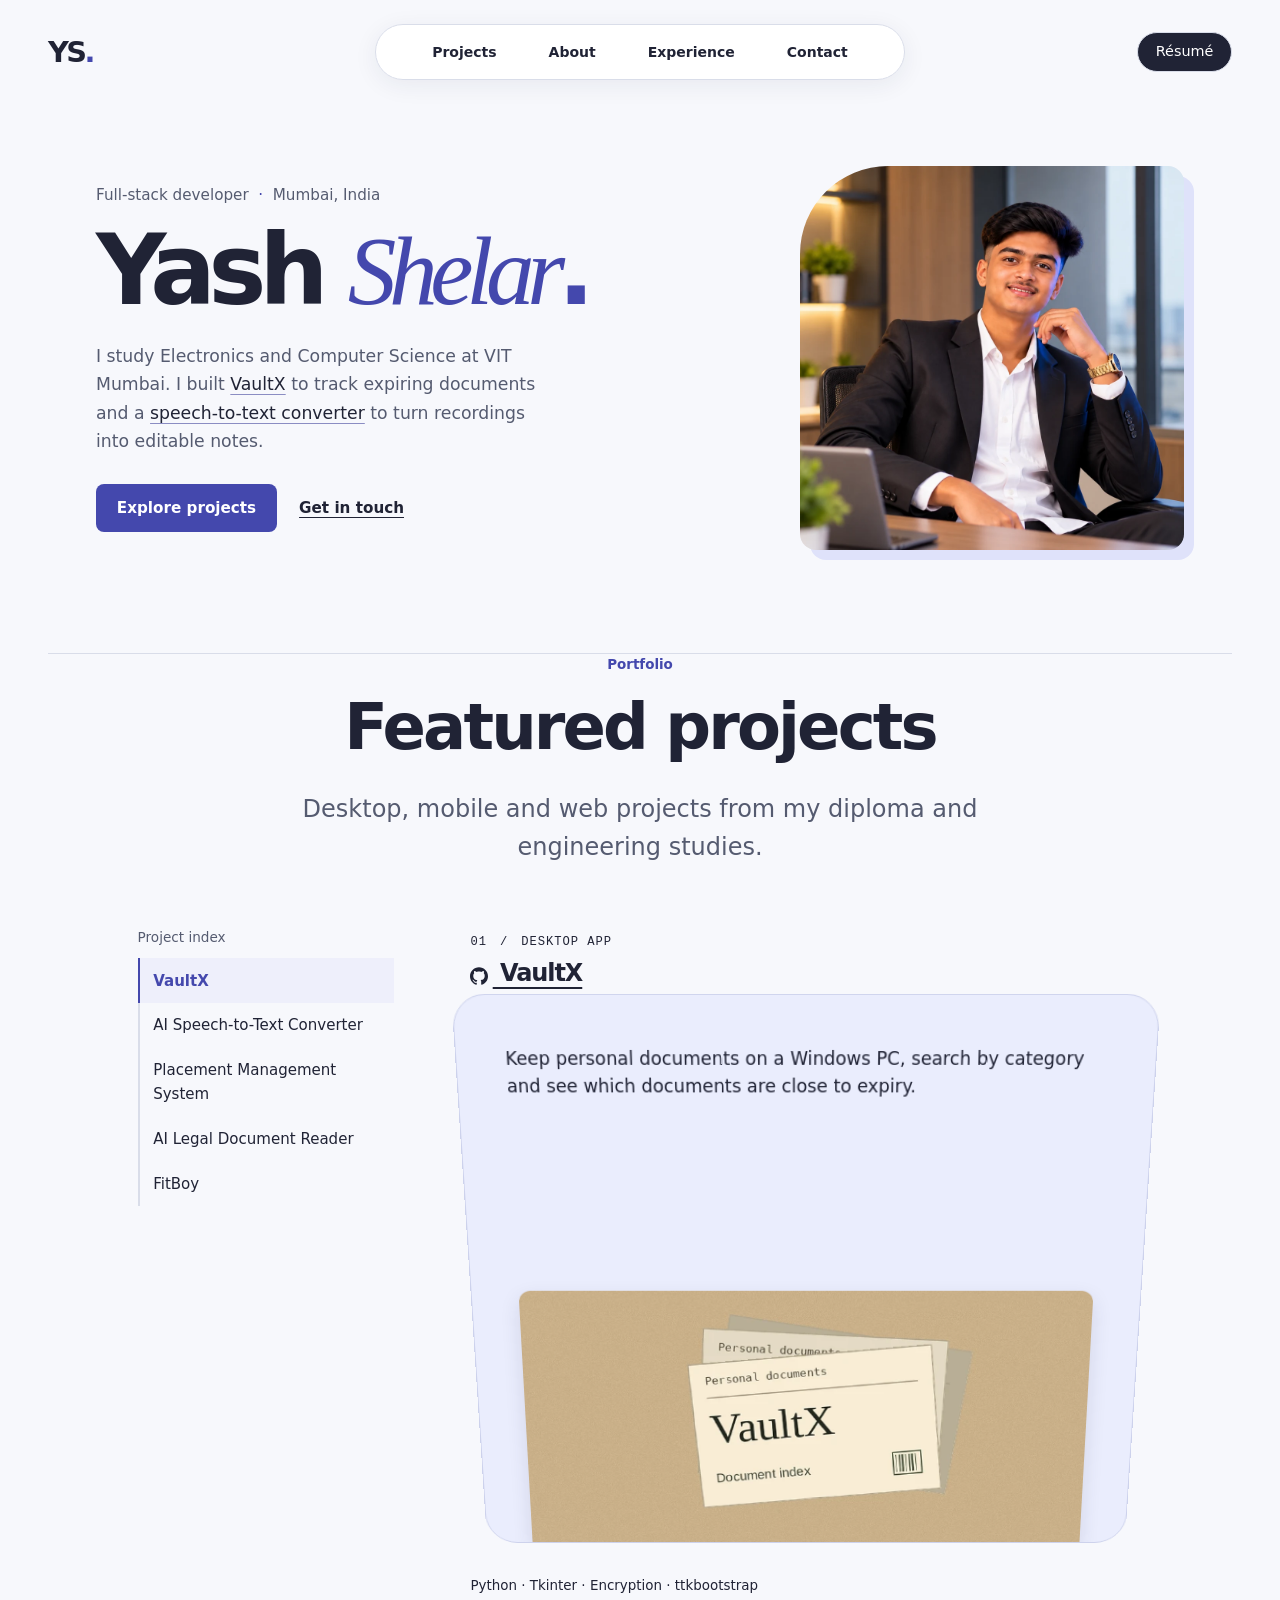
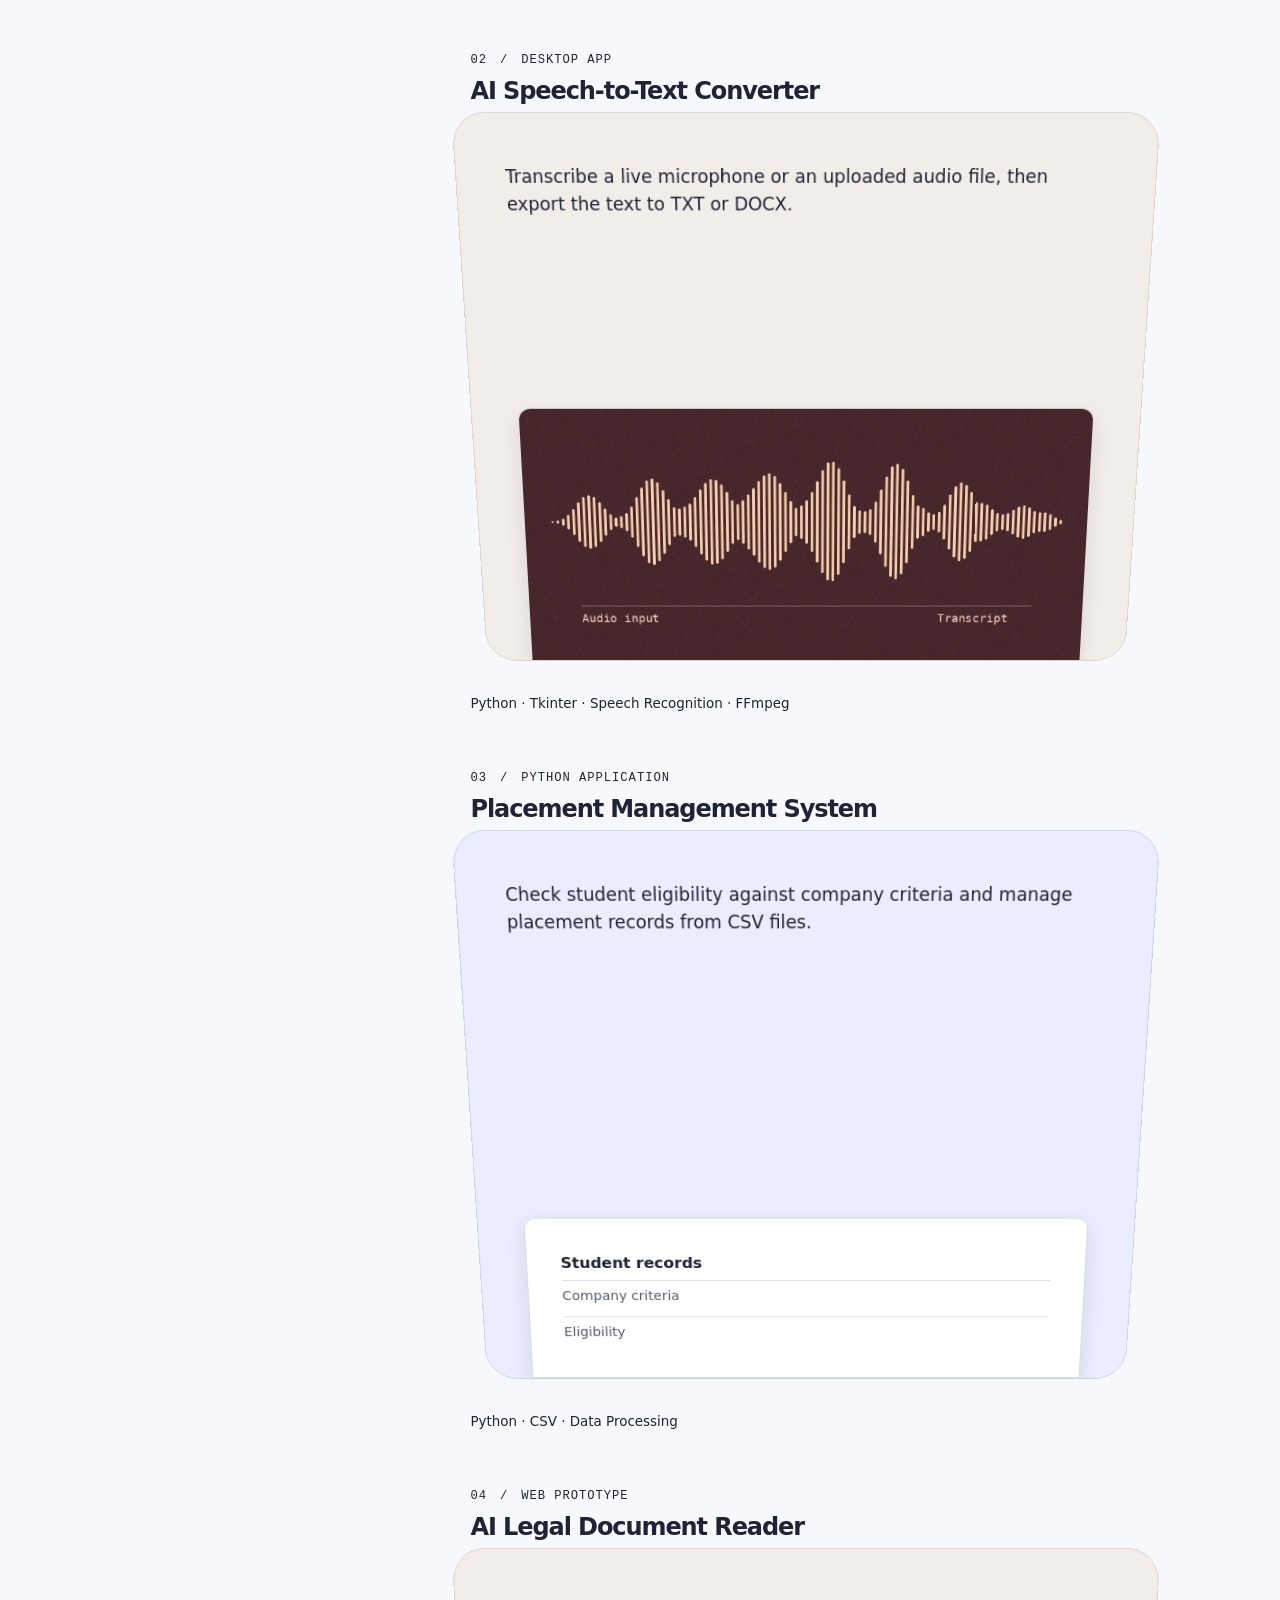
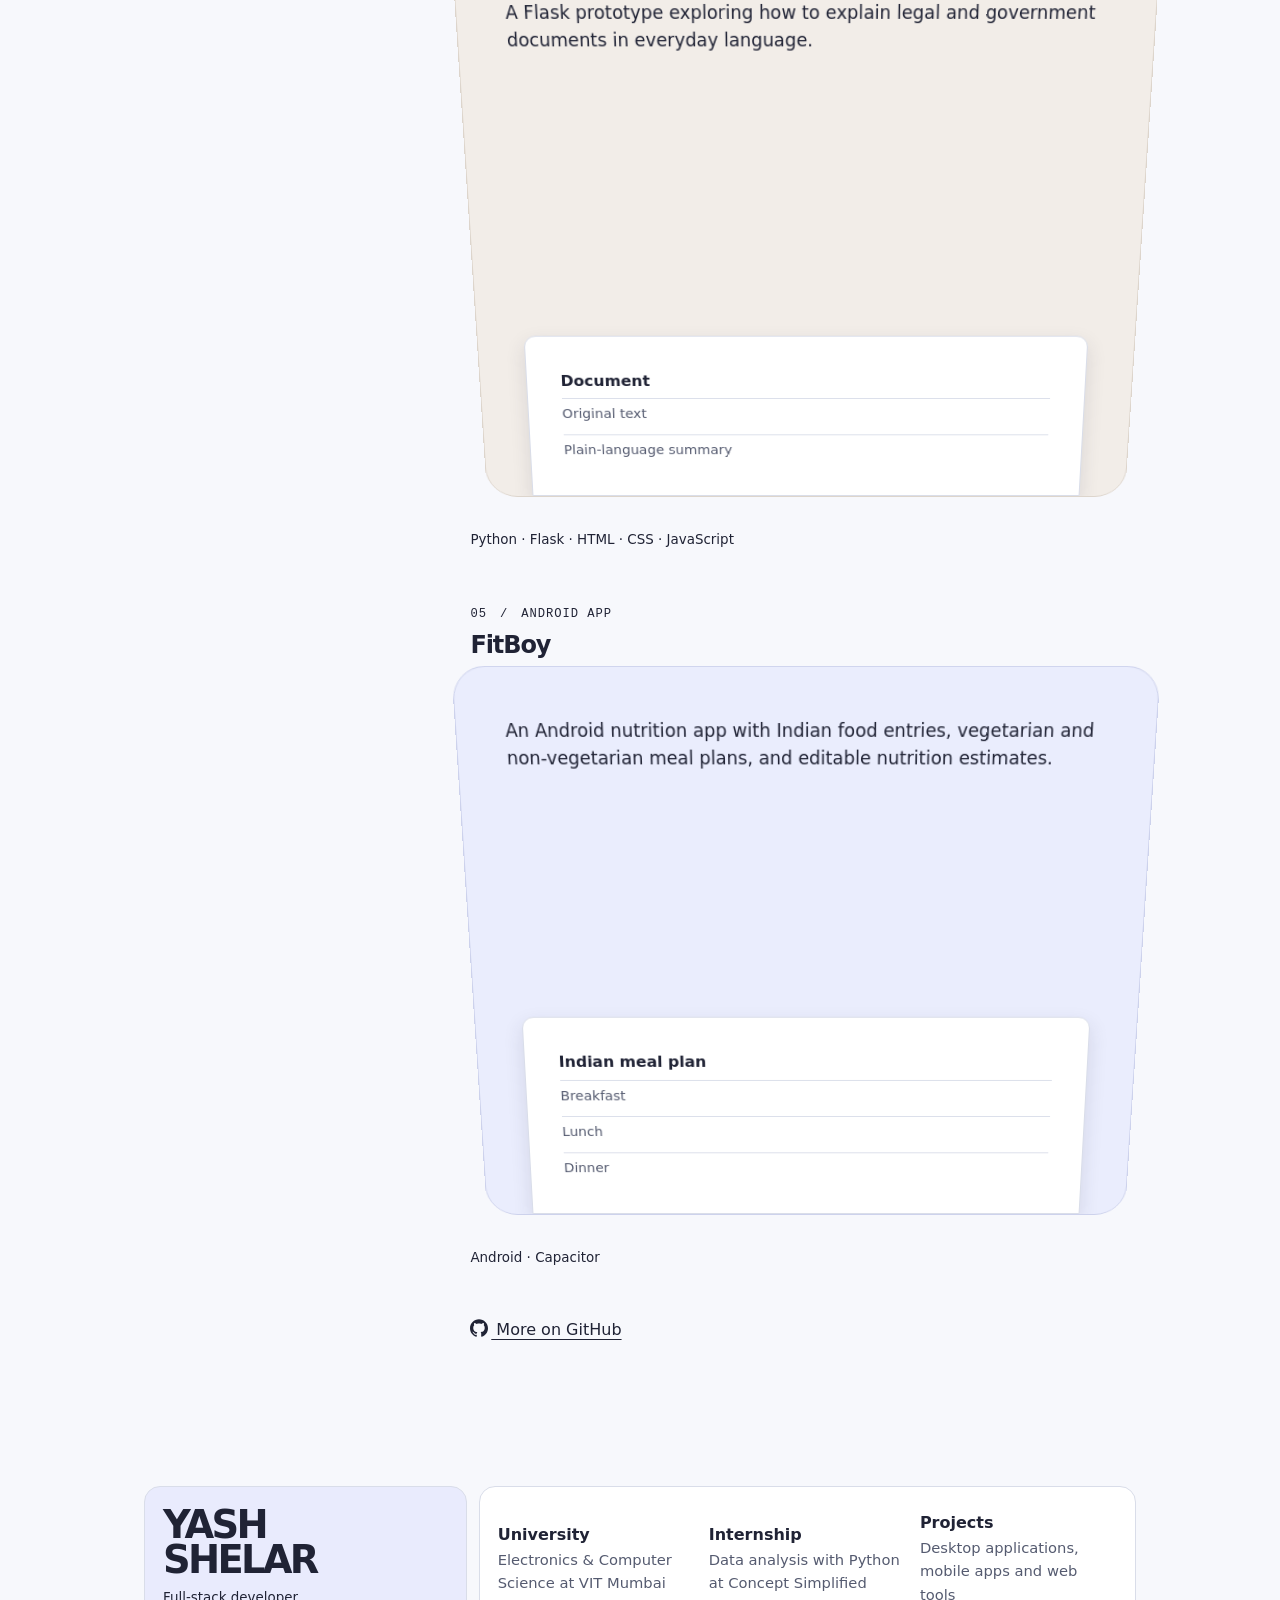
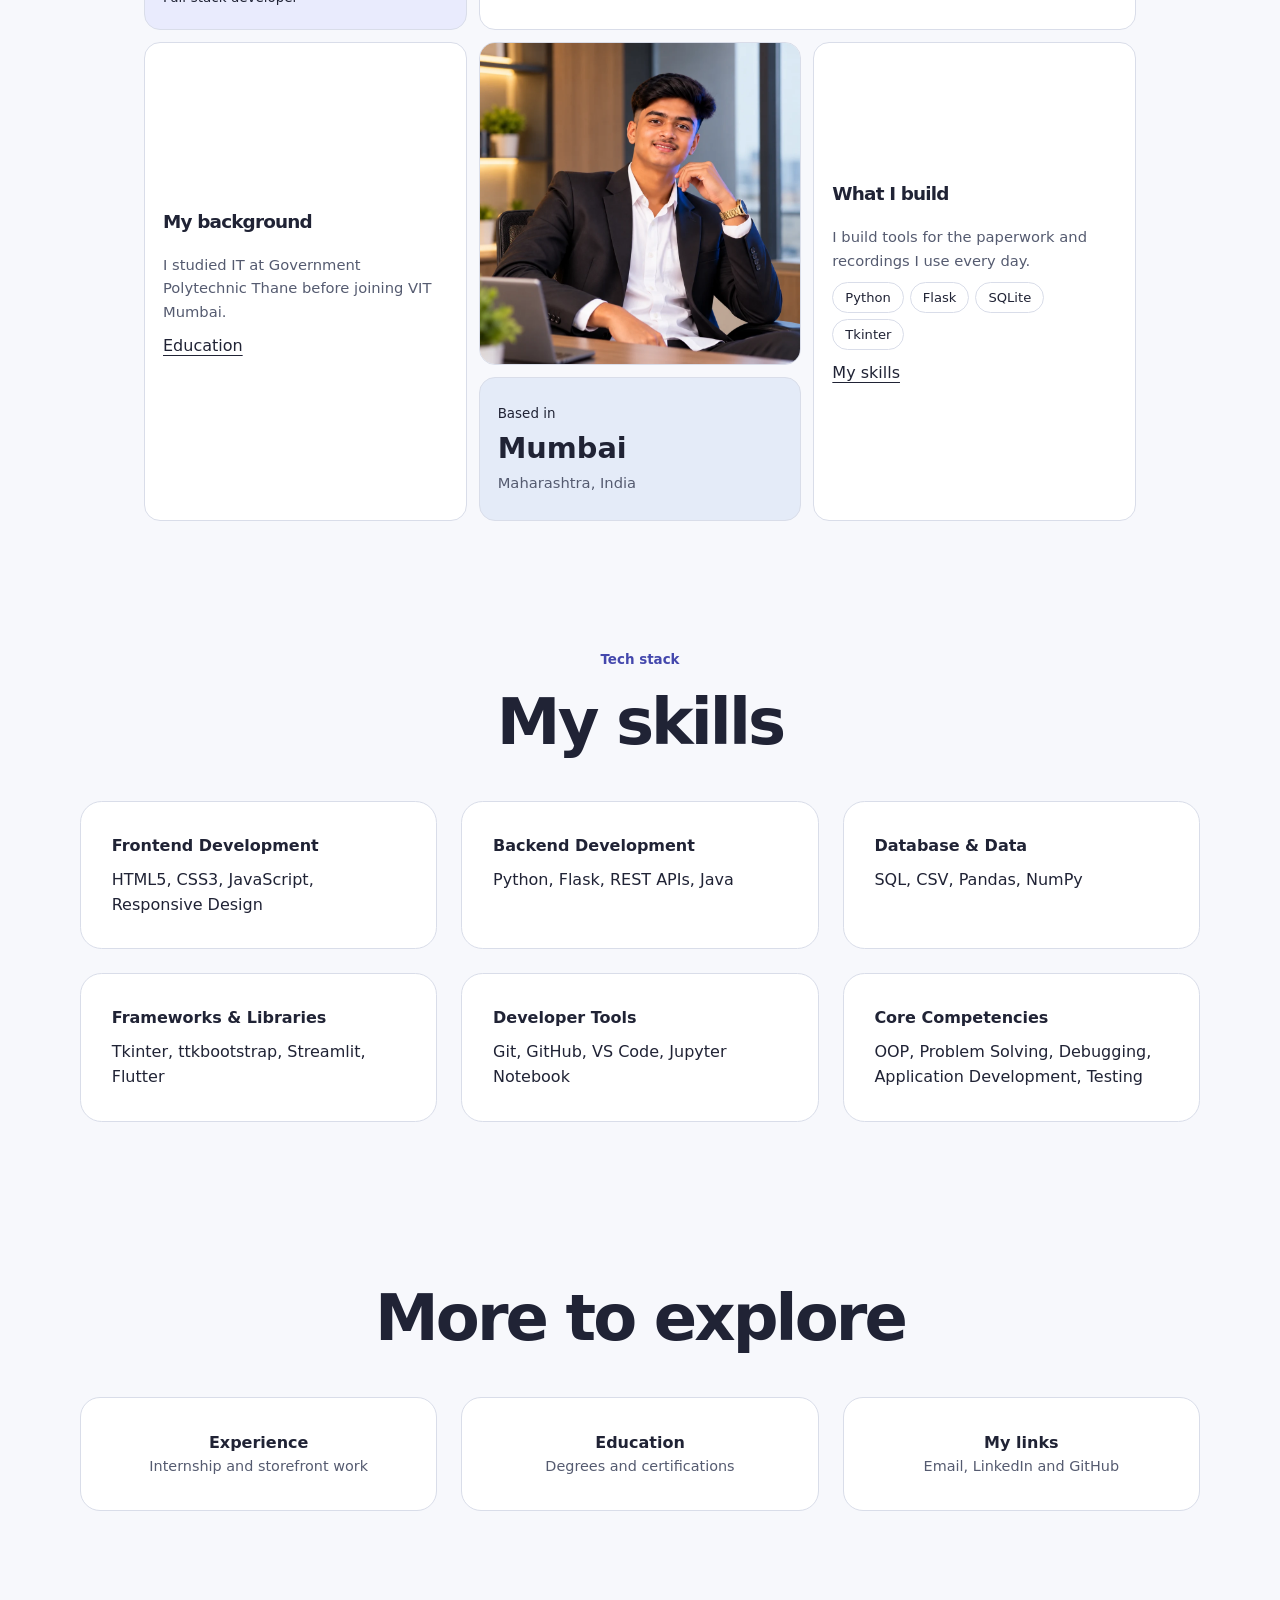
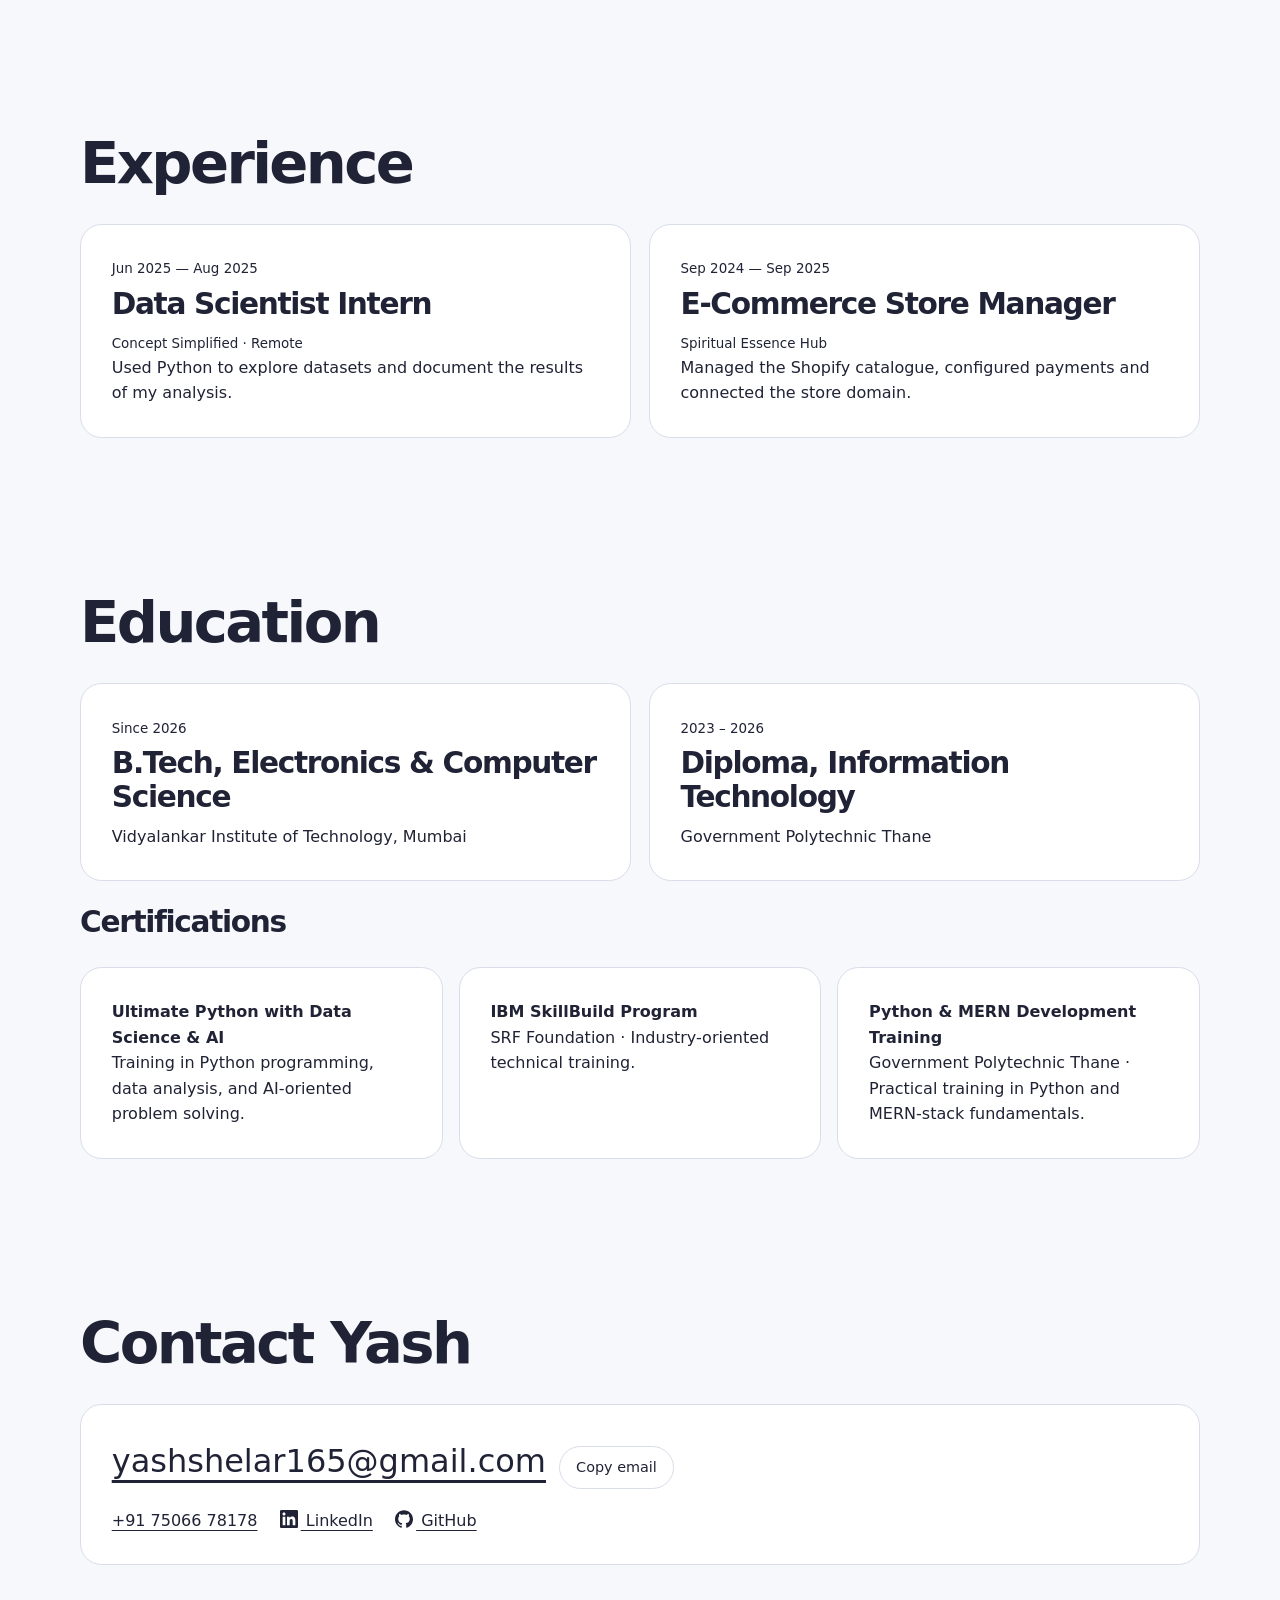
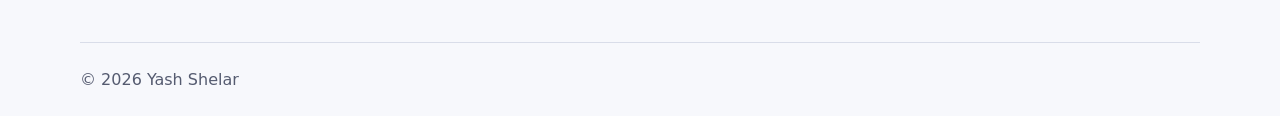
==== commit e6efd580: "Identify Yash as a full-stack developer" ====
--- a/index.html
+++ b/index.html
@@ -3,13 +3,13 @@
   <head>
     <meta charset="utf-8">
     <meta name="viewport" content="width=device-width, initial-scale=1">
-    <title>Yash Shelar — Software development portfolio</title>
-    <meta name="description" content="Explore VaultX, speech transcription and other software projects by Yash Shelar, an Electronics and Computer Science student in Mumbai.">
+    <title>Yash Shelar — Full-stack developer portfolio</title>
+    <meta name="description" content="Explore VaultX, speech transcription and other projects by full-stack developer Yash Shelar, an Electronics and Computer Science student in Mumbai.">
     <link rel="canonical" href="https://www.yashshelar.me/">
     <meta property="og:type" content="website">
     <meta property="og:url" content="https://www.yashshelar.me/">
-    <meta property="og:title" content="Yash Shelar — Software development portfolio">
-    <meta property="og:description" content="Explore VaultX, speech transcription and other software projects by Yash Shelar, an Electronics and Computer Science student in Mumbai.">
+    <meta property="og:title" content="Yash Shelar — Full-stack developer portfolio">
+    <meta property="og:description" content="Explore VaultX, speech transcription and other projects by full-stack developer Yash Shelar, an Electronics and Computer Science student in Mumbai.">
     <meta property="og:image" content="https://www.yashshelar.me/assets/portfolio-preview-v5.png">
     <meta property="og:image:type" content="image/png">
     <meta property="og:image:width" content="1200">
@@ -53,7 +53,7 @@
       <section id="home" class="hero">
         <div class="landing">
           <div class="intro-copy">
-            <p class="byline">Software developer <span>·</span> Mumbai, India</p>
+            <p class="byline">Full-stack developer <span>·</span> Mumbai, India</p>
             <h1>Yash <em>Shelar</em><span>.</span></h1>
             <p class="hero-projects">I study Electronics and Computer Science at VIT Mumbai. I built <a href="#vaultx">VaultX</a> to track expiring documents and a <a href="#speech-to-text">speech-to-text converter</a> to turn recordings into editable notes.</p>
             <div class="pills"><a href="#projects">Explore projects</a><a href="#contact">Get in touch</a></div>
@@ -155,7 +155,7 @@
         <div class="mosaic">
           <div class="nameplate">
             <strong>YASH<br>SHELAR</strong>
-            <small>Software developer</small>
+            <small>Full-stack developer</small>
           </div>
           <div class="facts">
             <a href="#education">
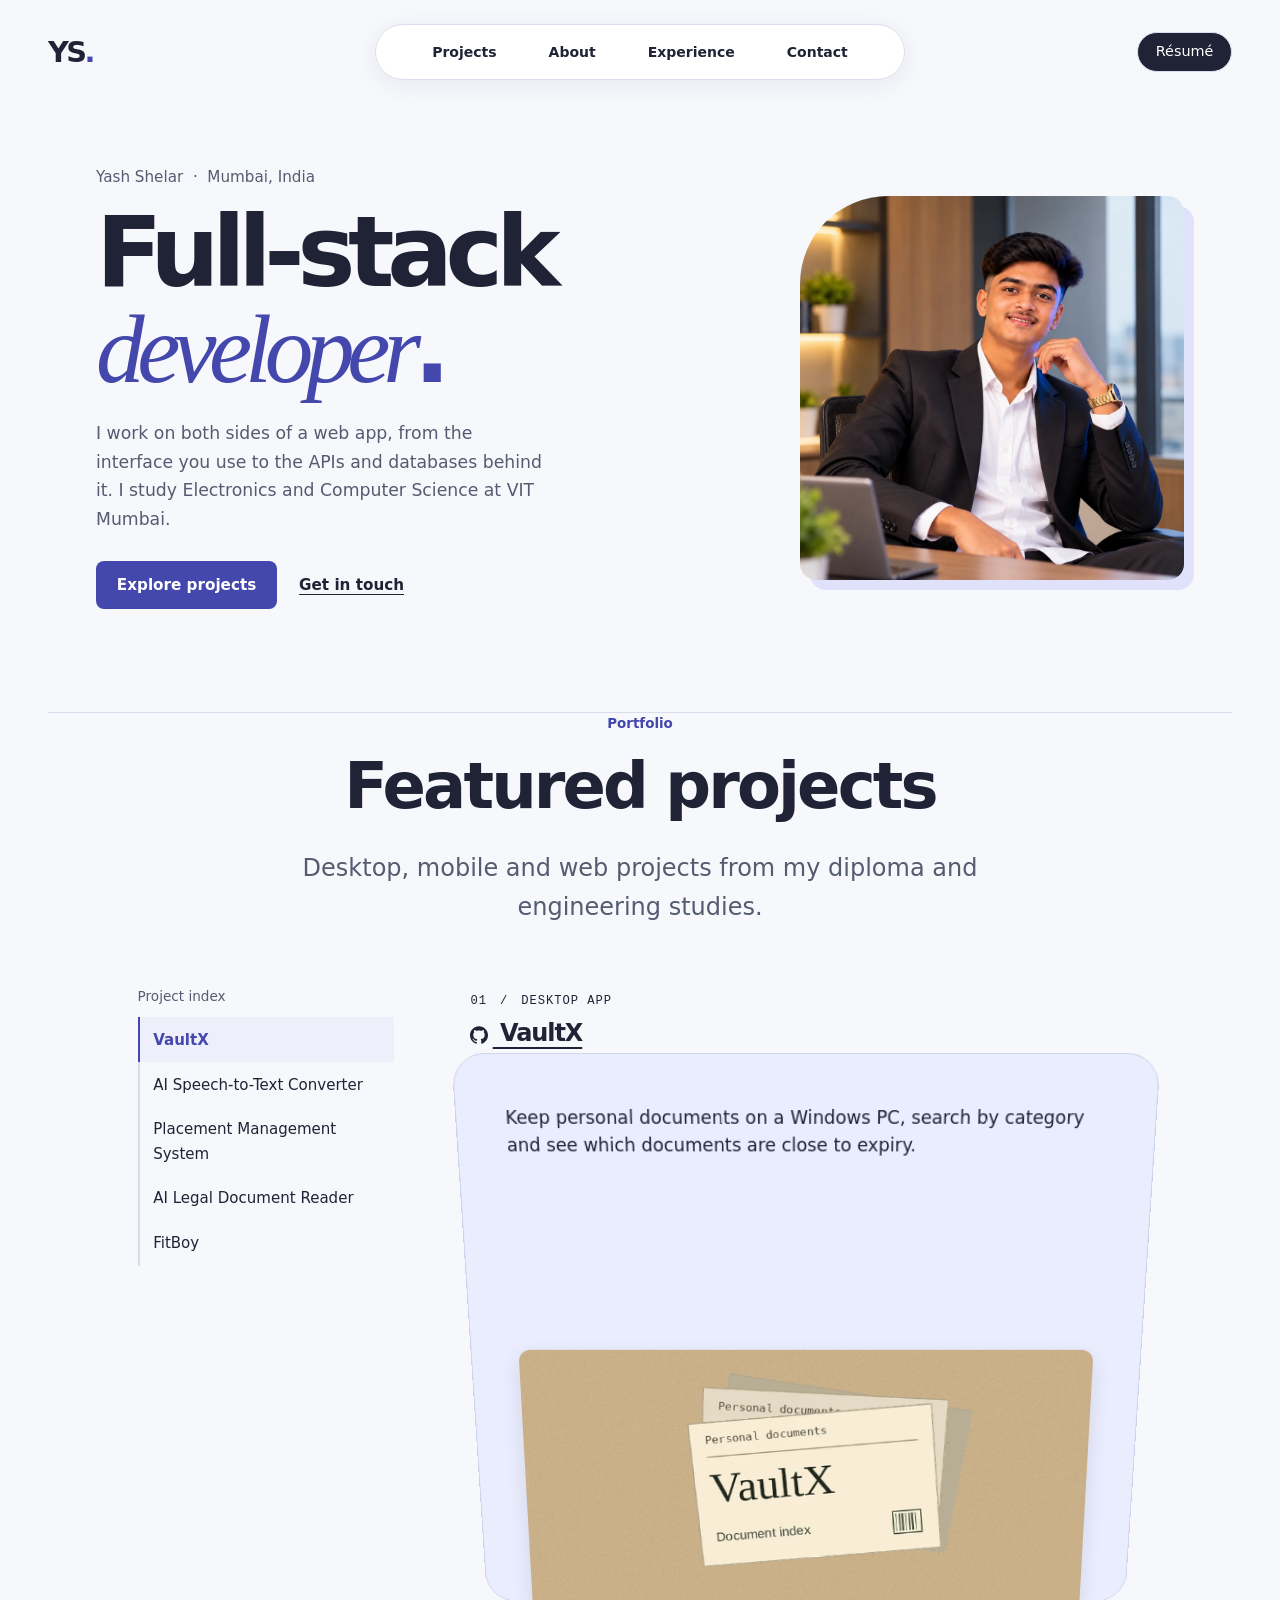
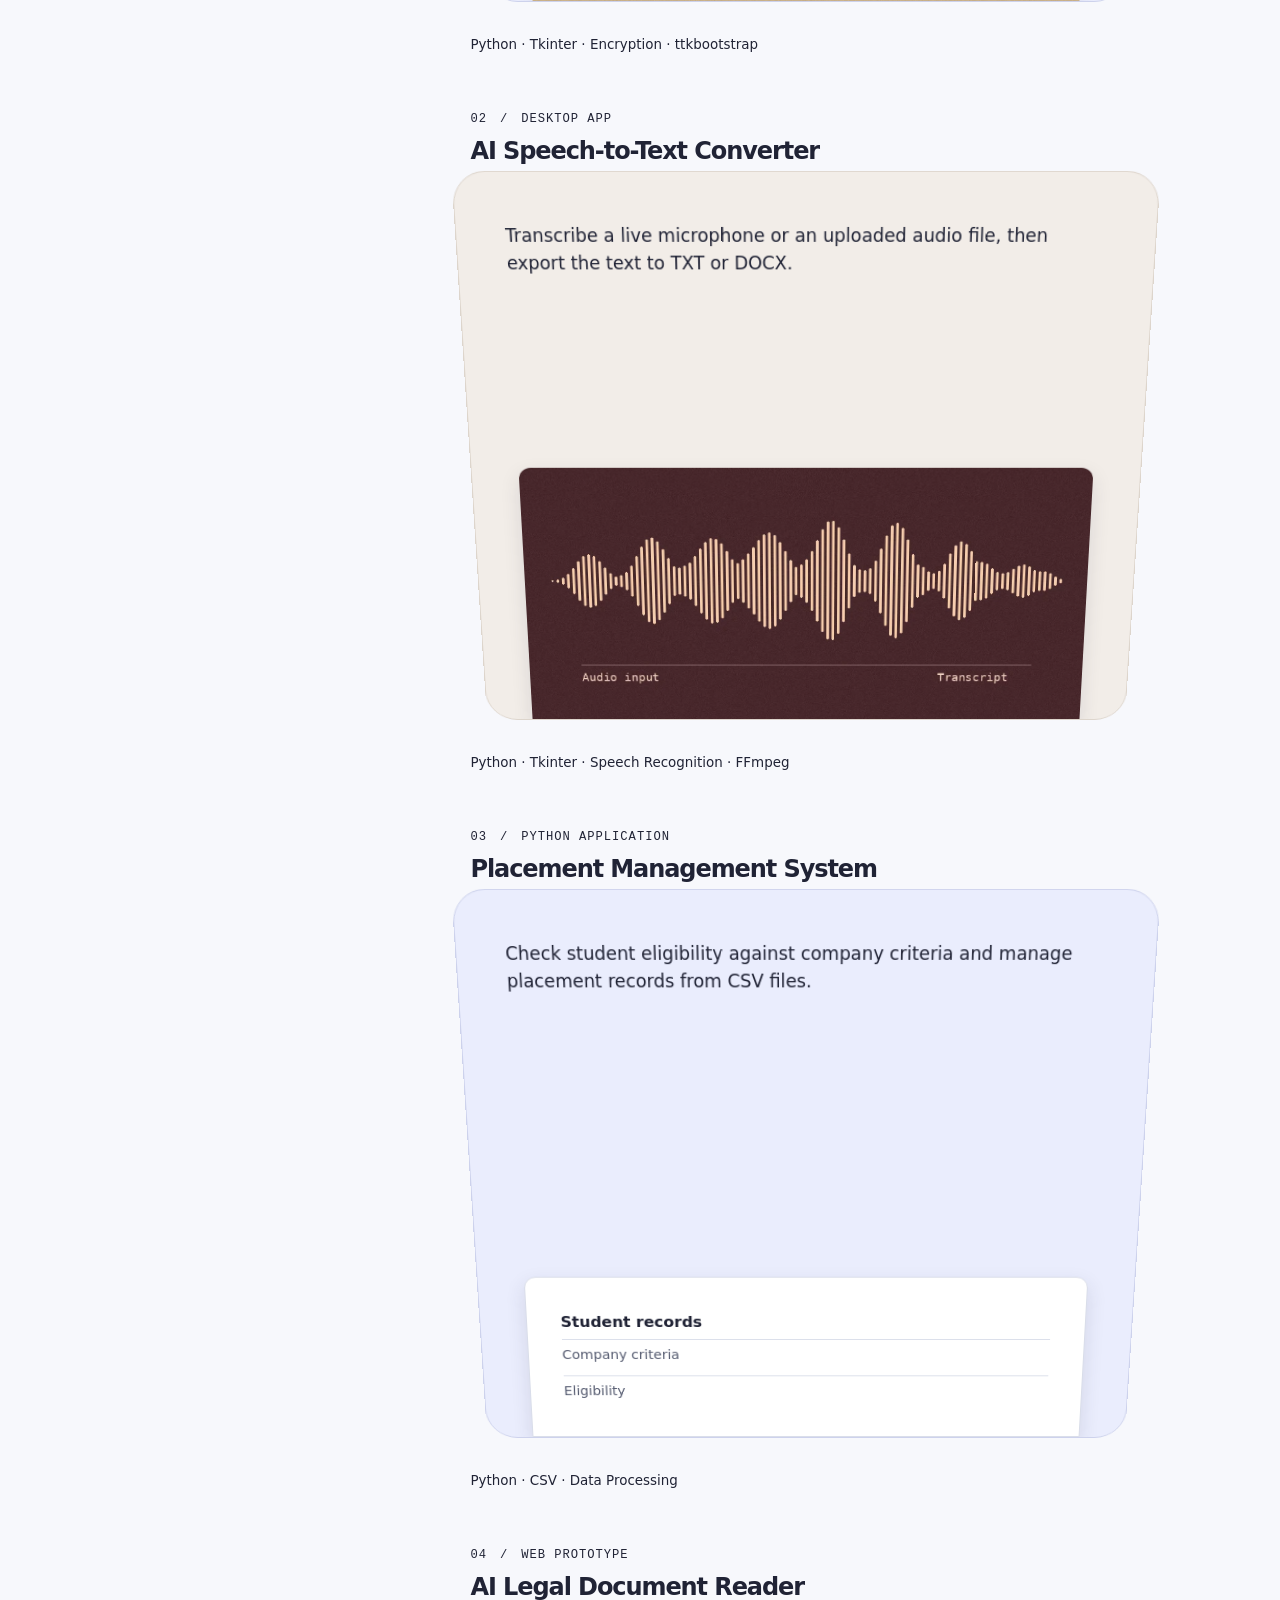
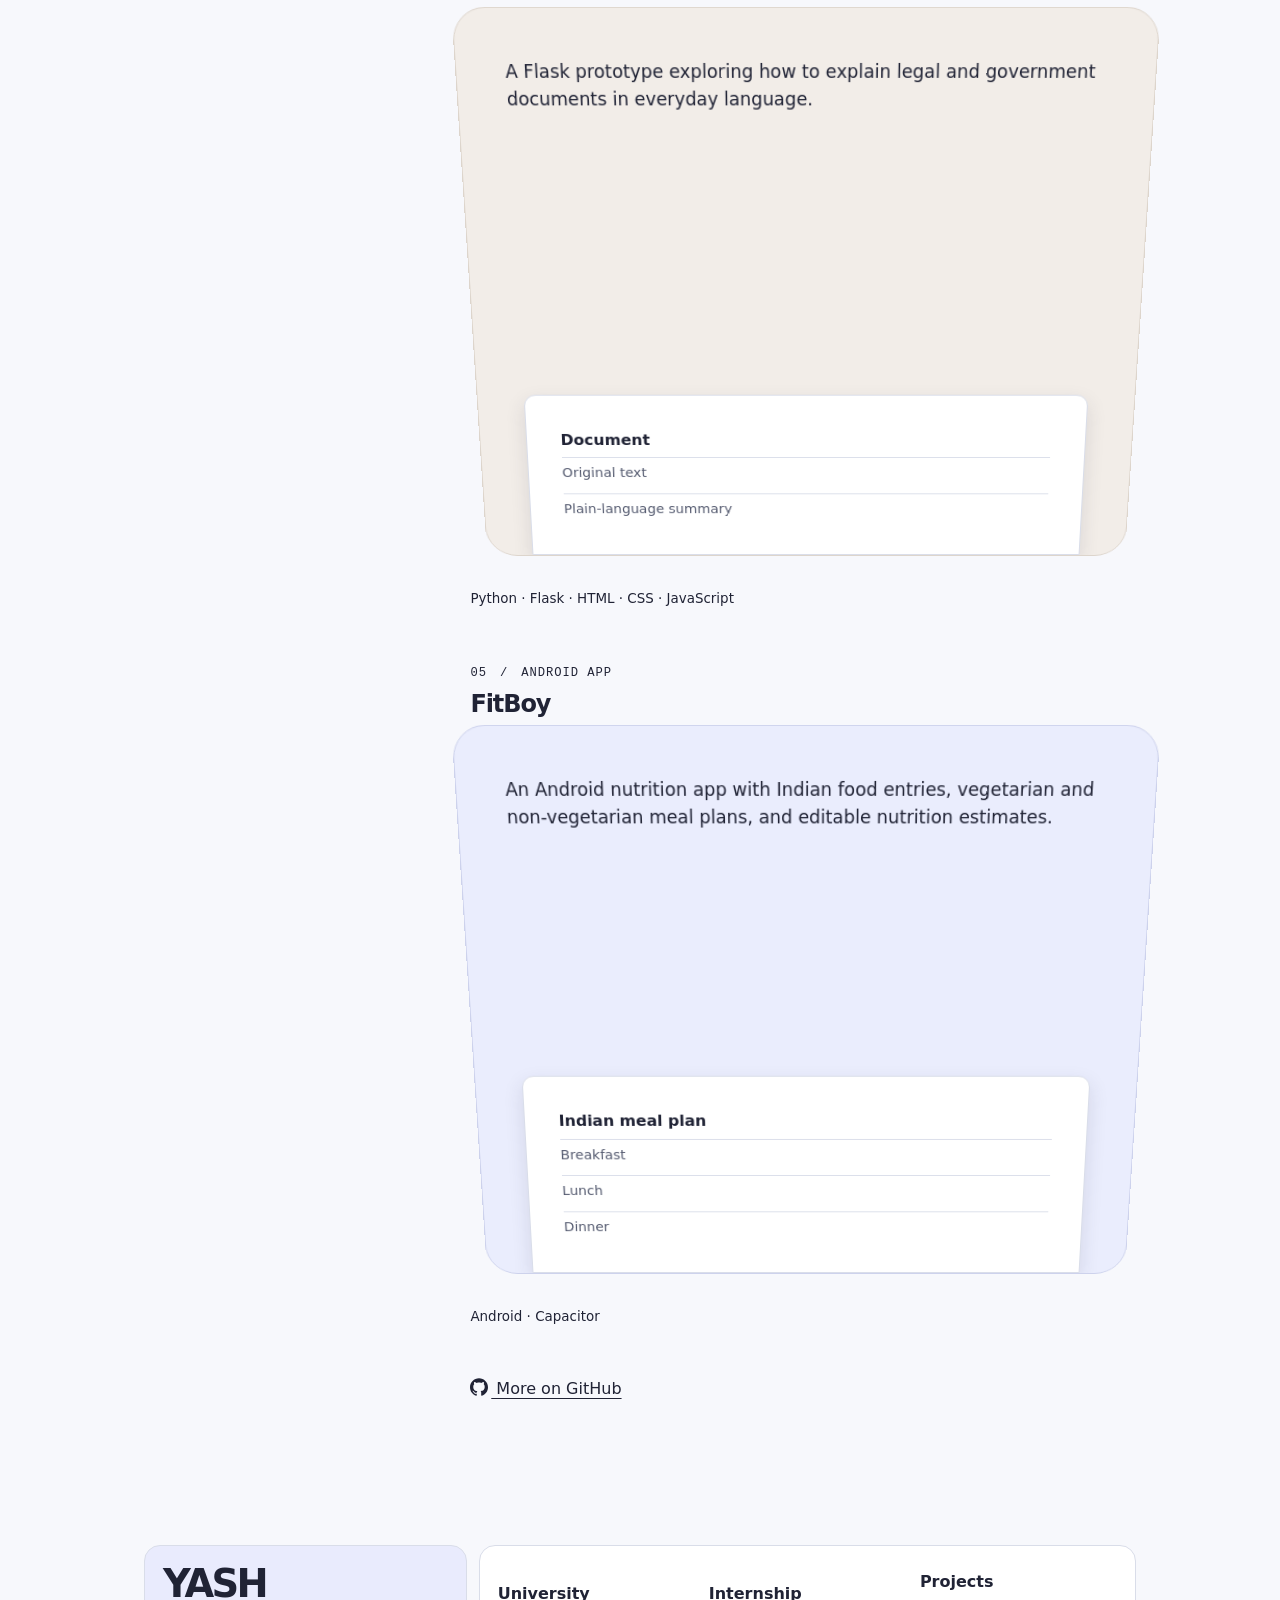
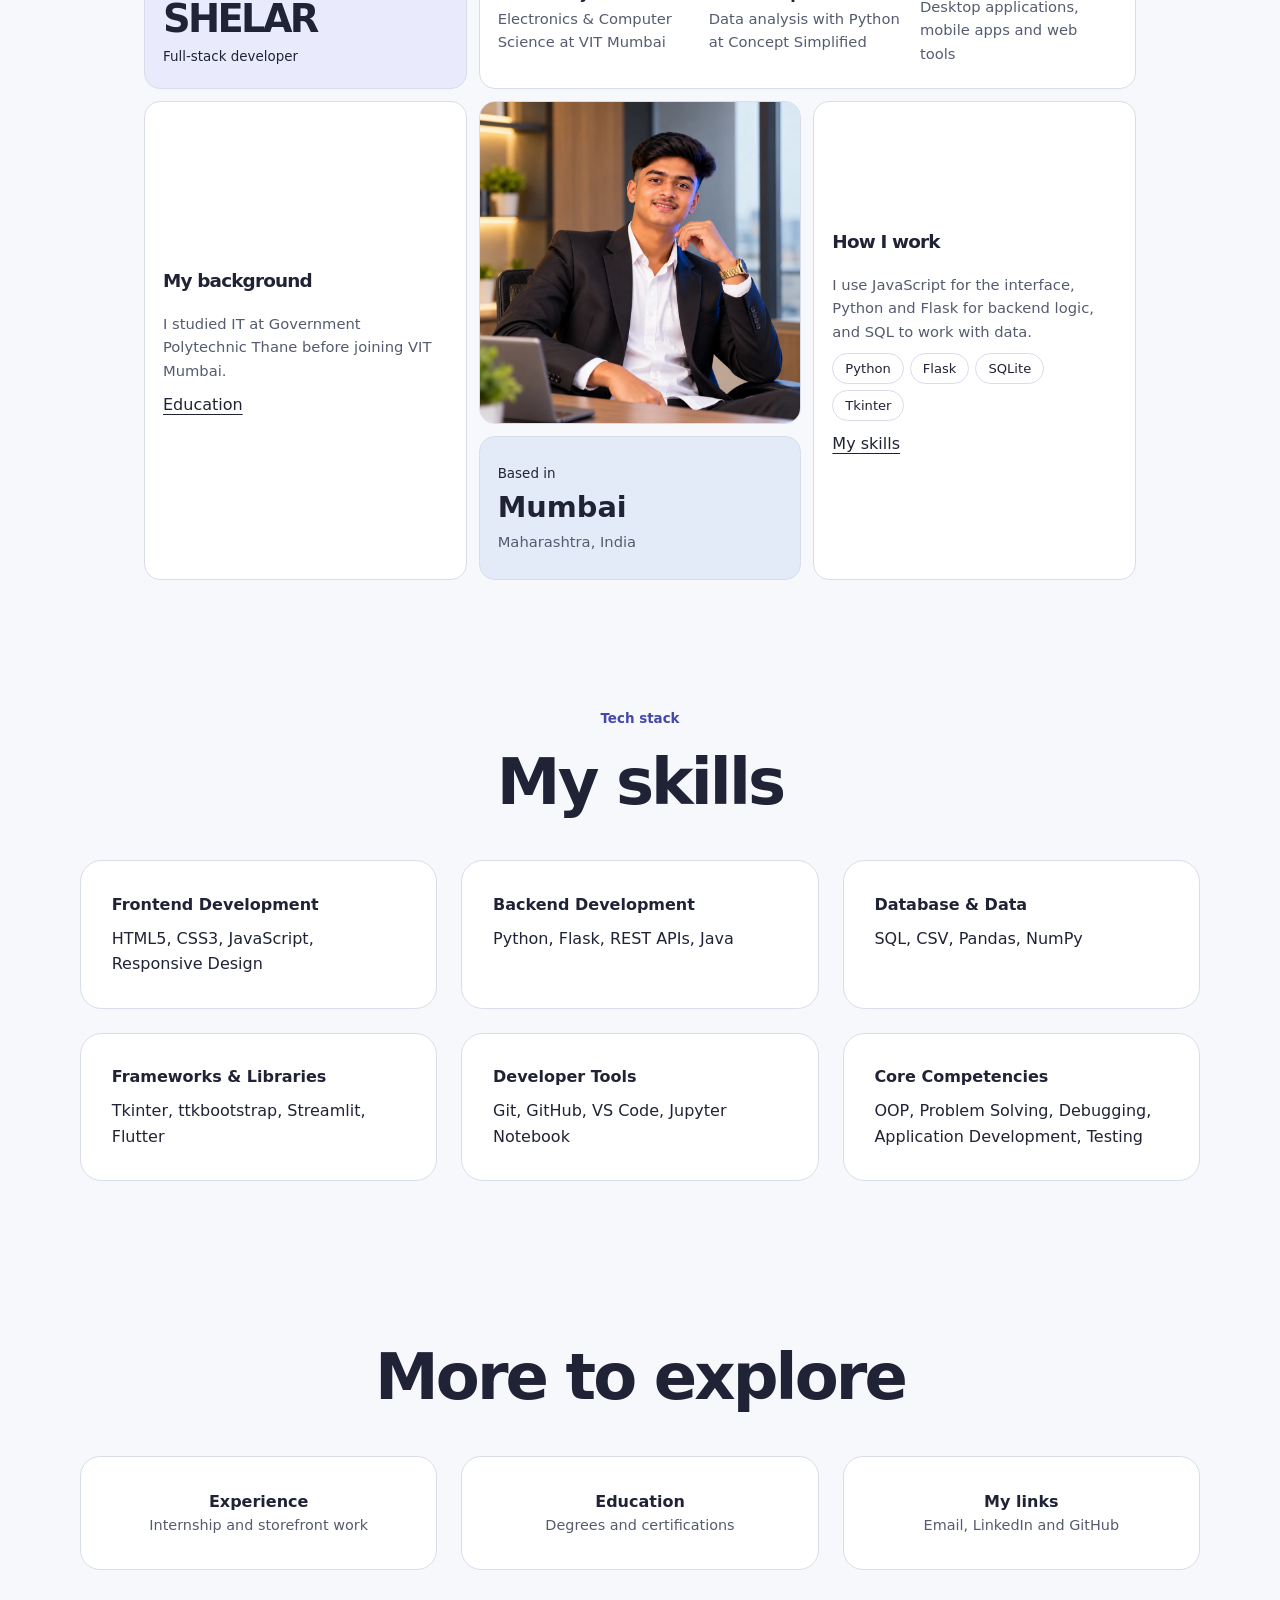
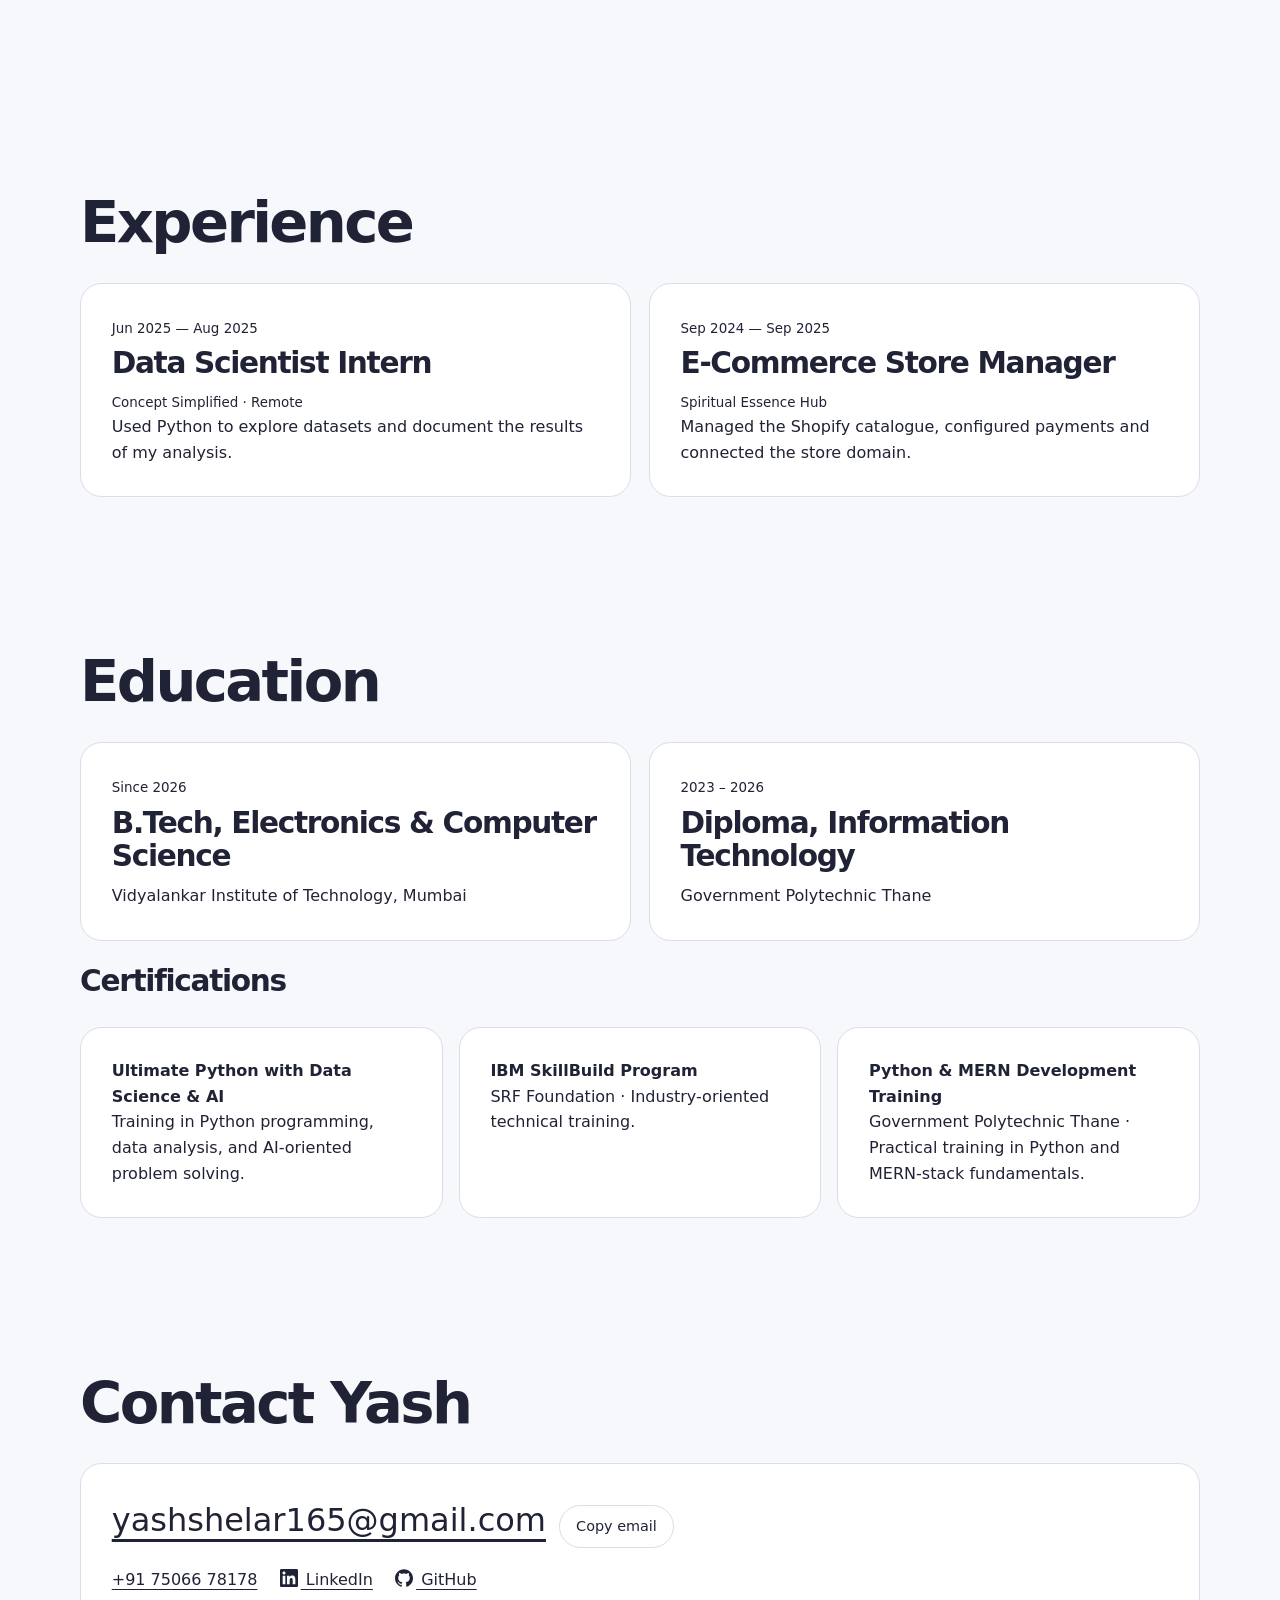
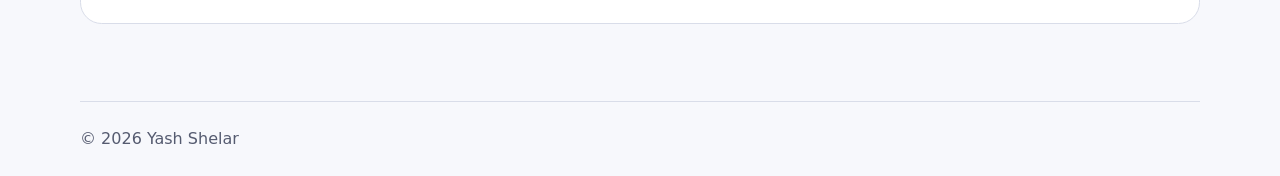
==== commit 3d9b4c49: "Lead the homepage with Yash’s full-stack developer role" ====
--- a/index.html
+++ b/index.html
@@ -3,13 +3,13 @@
   <head>
     <meta charset="utf-8">
     <meta name="viewport" content="width=device-width, initial-scale=1">
-    <title>Yash Shelar — Full-stack developer portfolio</title>
-    <meta name="description" content="Explore VaultX, speech transcription and other projects by full-stack developer Yash Shelar, an Electronics and Computer Science student in Mumbai.">
+    <title>Yash Shelar — Full-stack developer in Mumbai</title>
+    <meta name="description" content="Yash Shelar is a full-stack developer in Mumbai working with JavaScript, Python, Flask and SQL. Explore his work, experience and technical skills.">
     <link rel="canonical" href="https://www.yashshelar.me/">
     <meta property="og:type" content="website">
     <meta property="og:url" content="https://www.yashshelar.me/">
-    <meta property="og:title" content="Yash Shelar — Full-stack developer portfolio">
-    <meta property="og:description" content="Explore VaultX, speech transcription and other projects by full-stack developer Yash Shelar, an Electronics and Computer Science student in Mumbai.">
+    <meta property="og:title" content="Yash Shelar — Full-stack developer in Mumbai">
+    <meta property="og:description" content="Yash Shelar is a full-stack developer in Mumbai working with JavaScript, Python, Flask and SQL. Explore his work, experience and technical skills.">
     <meta property="og:image" content="https://www.yashshelar.me/assets/portfolio-preview-v5.png">
     <meta property="og:image:type" content="image/png">
     <meta property="og:image:width" content="1200">
@@ -53,9 +53,9 @@
       <section id="home" class="hero">
         <div class="landing">
           <div class="intro-copy">
-            <p class="byline">Full-stack developer <span>·</span> Mumbai, India</p>
-            <h1>Yash <em>Shelar</em><span>.</span></h1>
-            <p class="hero-projects">I study Electronics and Computer Science at VIT Mumbai. I built <a href="#vaultx">VaultX</a> to track expiring documents and a <a href="#speech-to-text">speech-to-text converter</a> to turn recordings into editable notes.</p>
+            <p class="byline">Yash Shelar <span>·</span> Mumbai, India</p>
+            <h1>Full-stack<br><em>developer</em><span>.</span></h1>
+            <p class="hero-projects">I work on both sides of a web app, from the interface you use to the APIs and databases behind it. I study Electronics and Computer Science at VIT Mumbai.</p>
             <div class="pills"><a href="#projects">Explore projects</a><a href="#contact">Get in touch</a></div>
           </div>
           <figure class="profile-panel"><img src="assets/hero.webp" alt="Yash Shelar" width="1000" height="1000" fetchpriority="high"></figure>
@@ -183,8 +183,8 @@
             <span>Maharashtra, India</span>
           </div>
           <div class="craft">
-            <h3>What I build</h3>
-            <p>I build tools for the paperwork and recordings I use every day.</p>
+            <h3>How I work</h3>
+            <p>I use JavaScript for the interface, Python and Flask for backend logic, and SQL to work with data.</p>
             <div class="stack">
               <span>Python</span>
               <span>Flask</span>
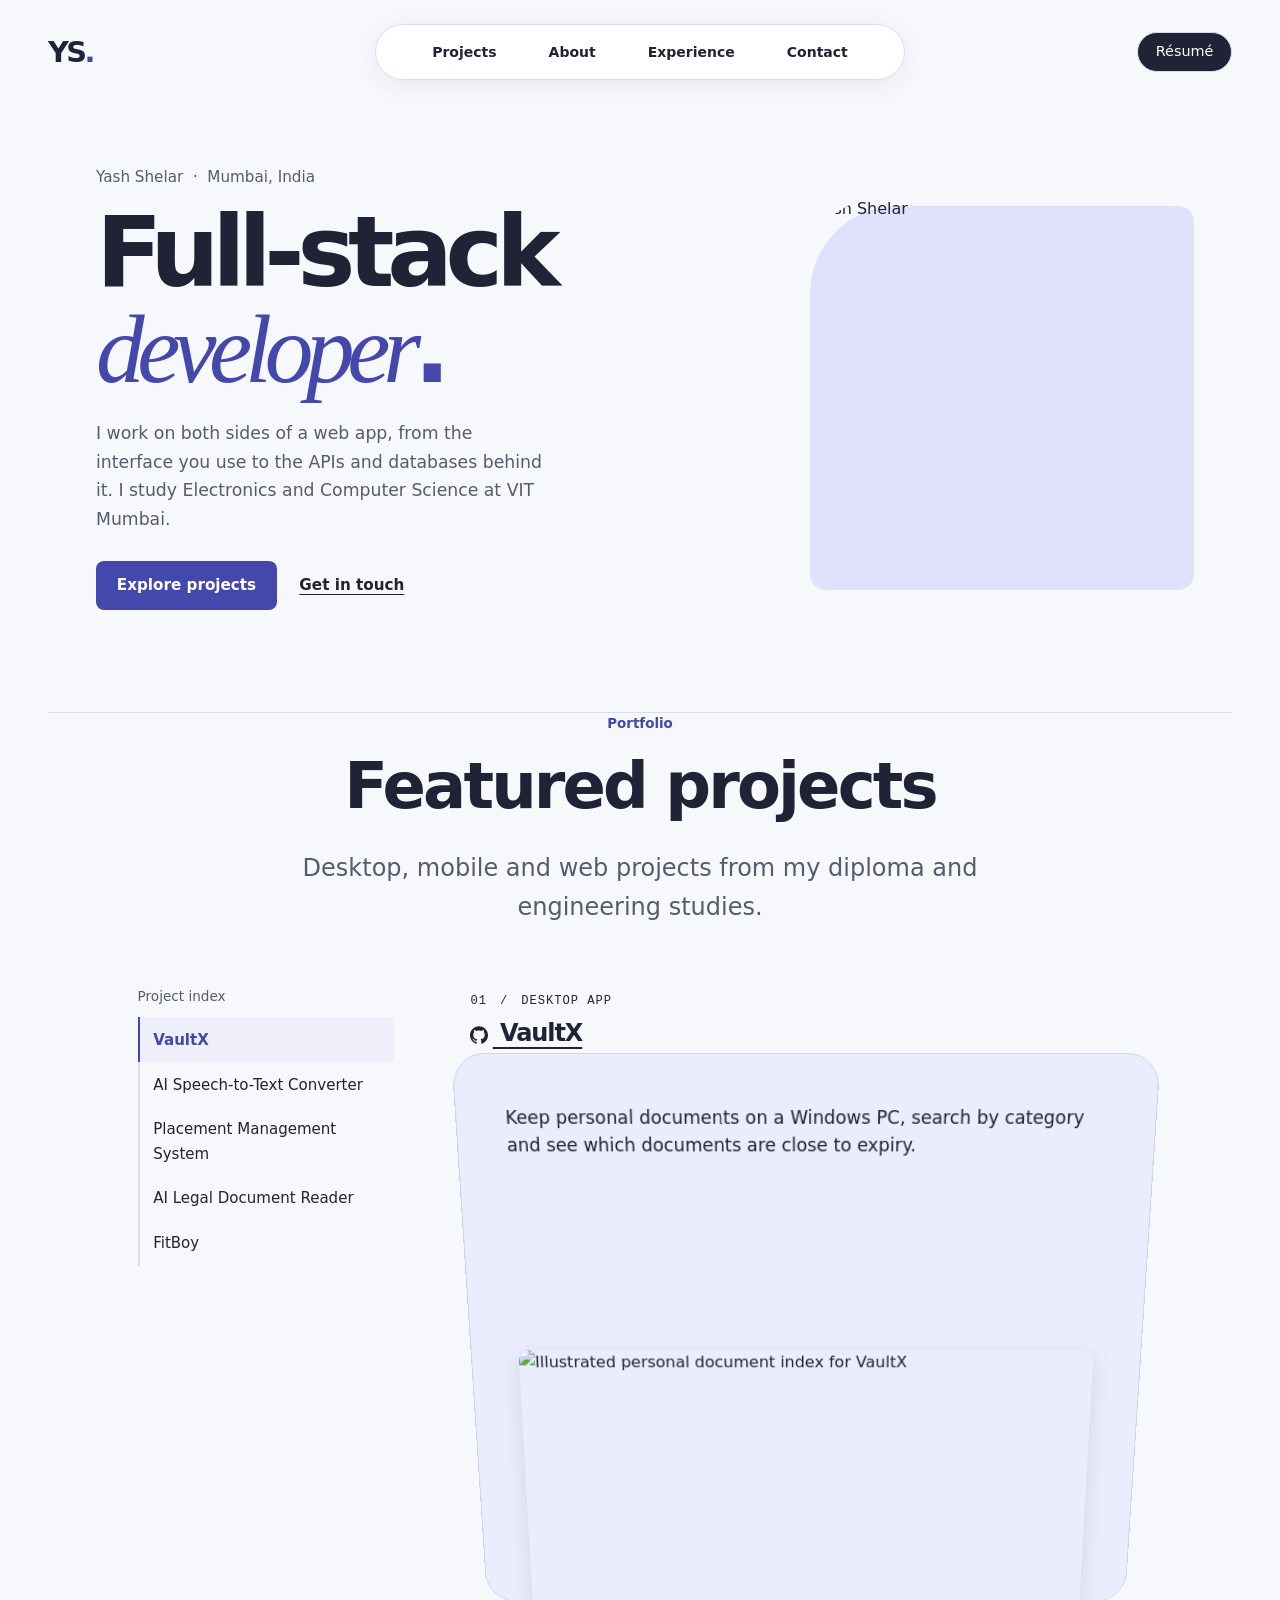
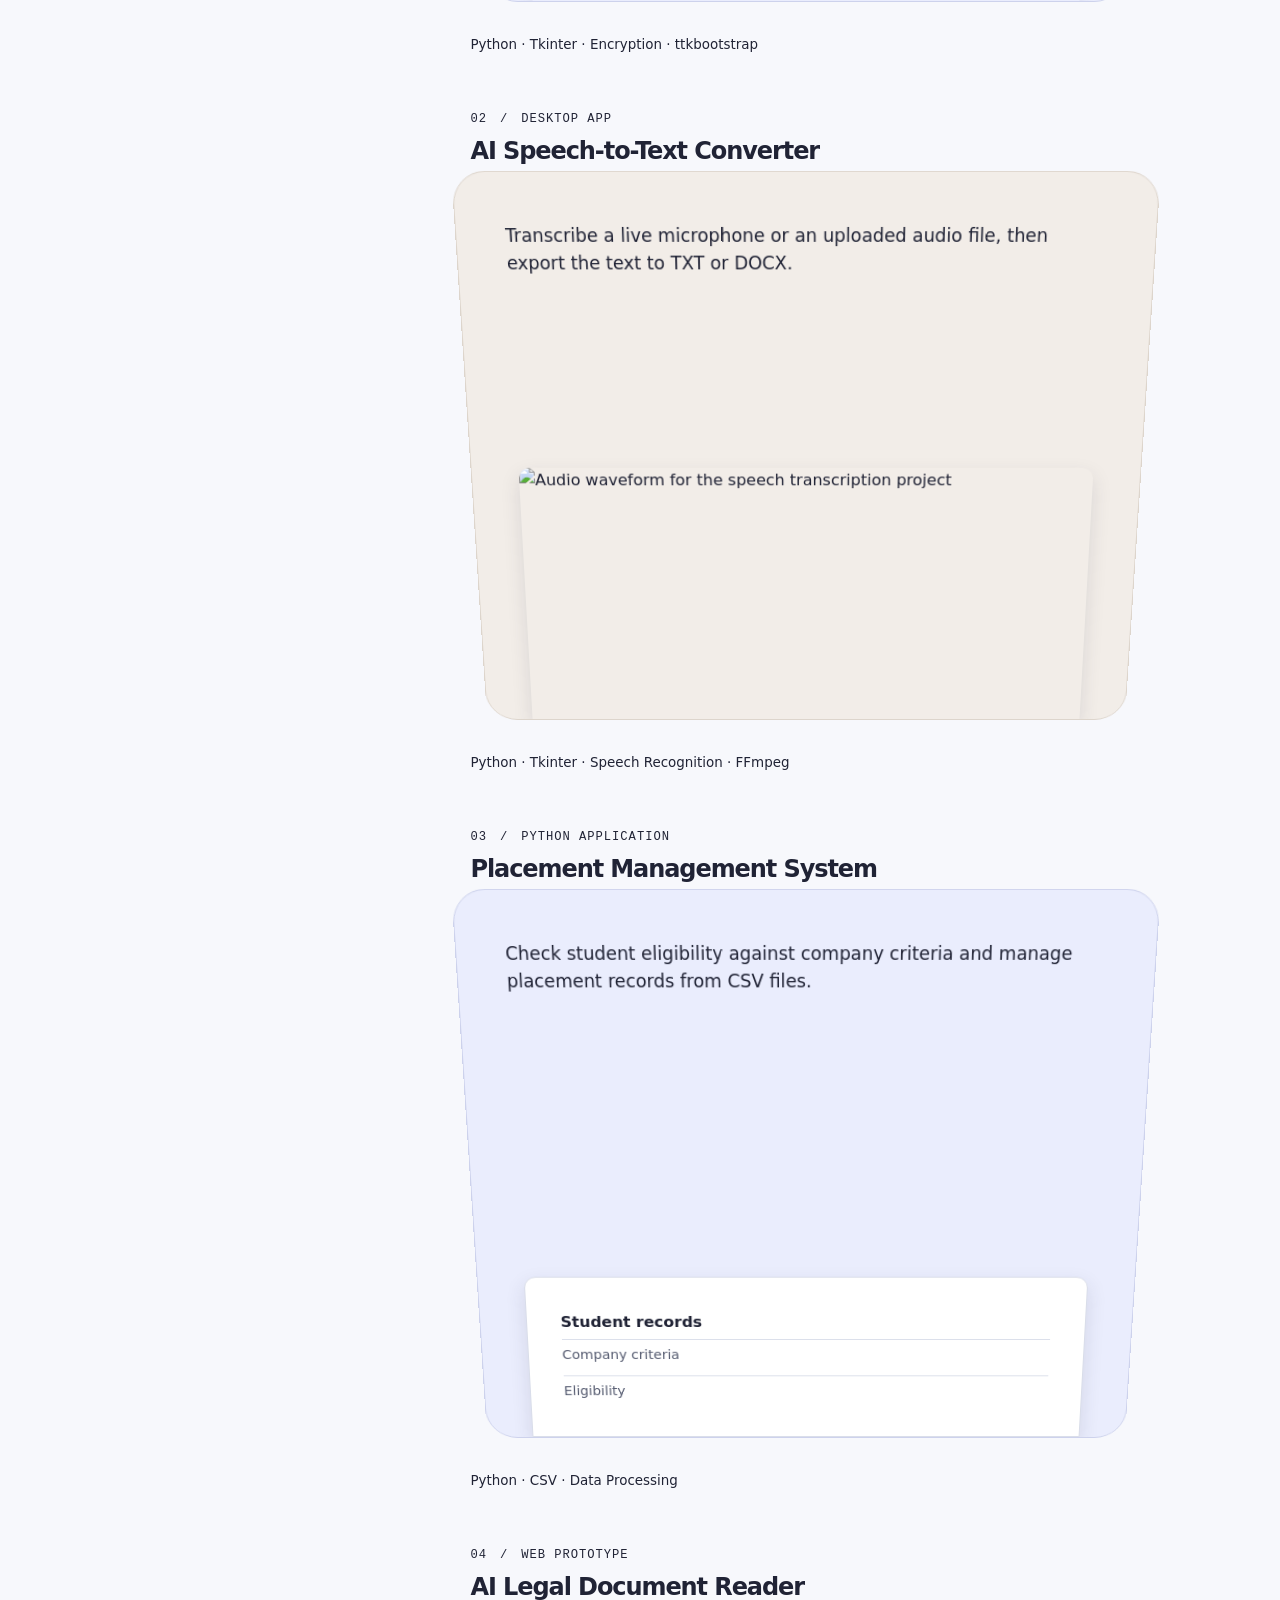
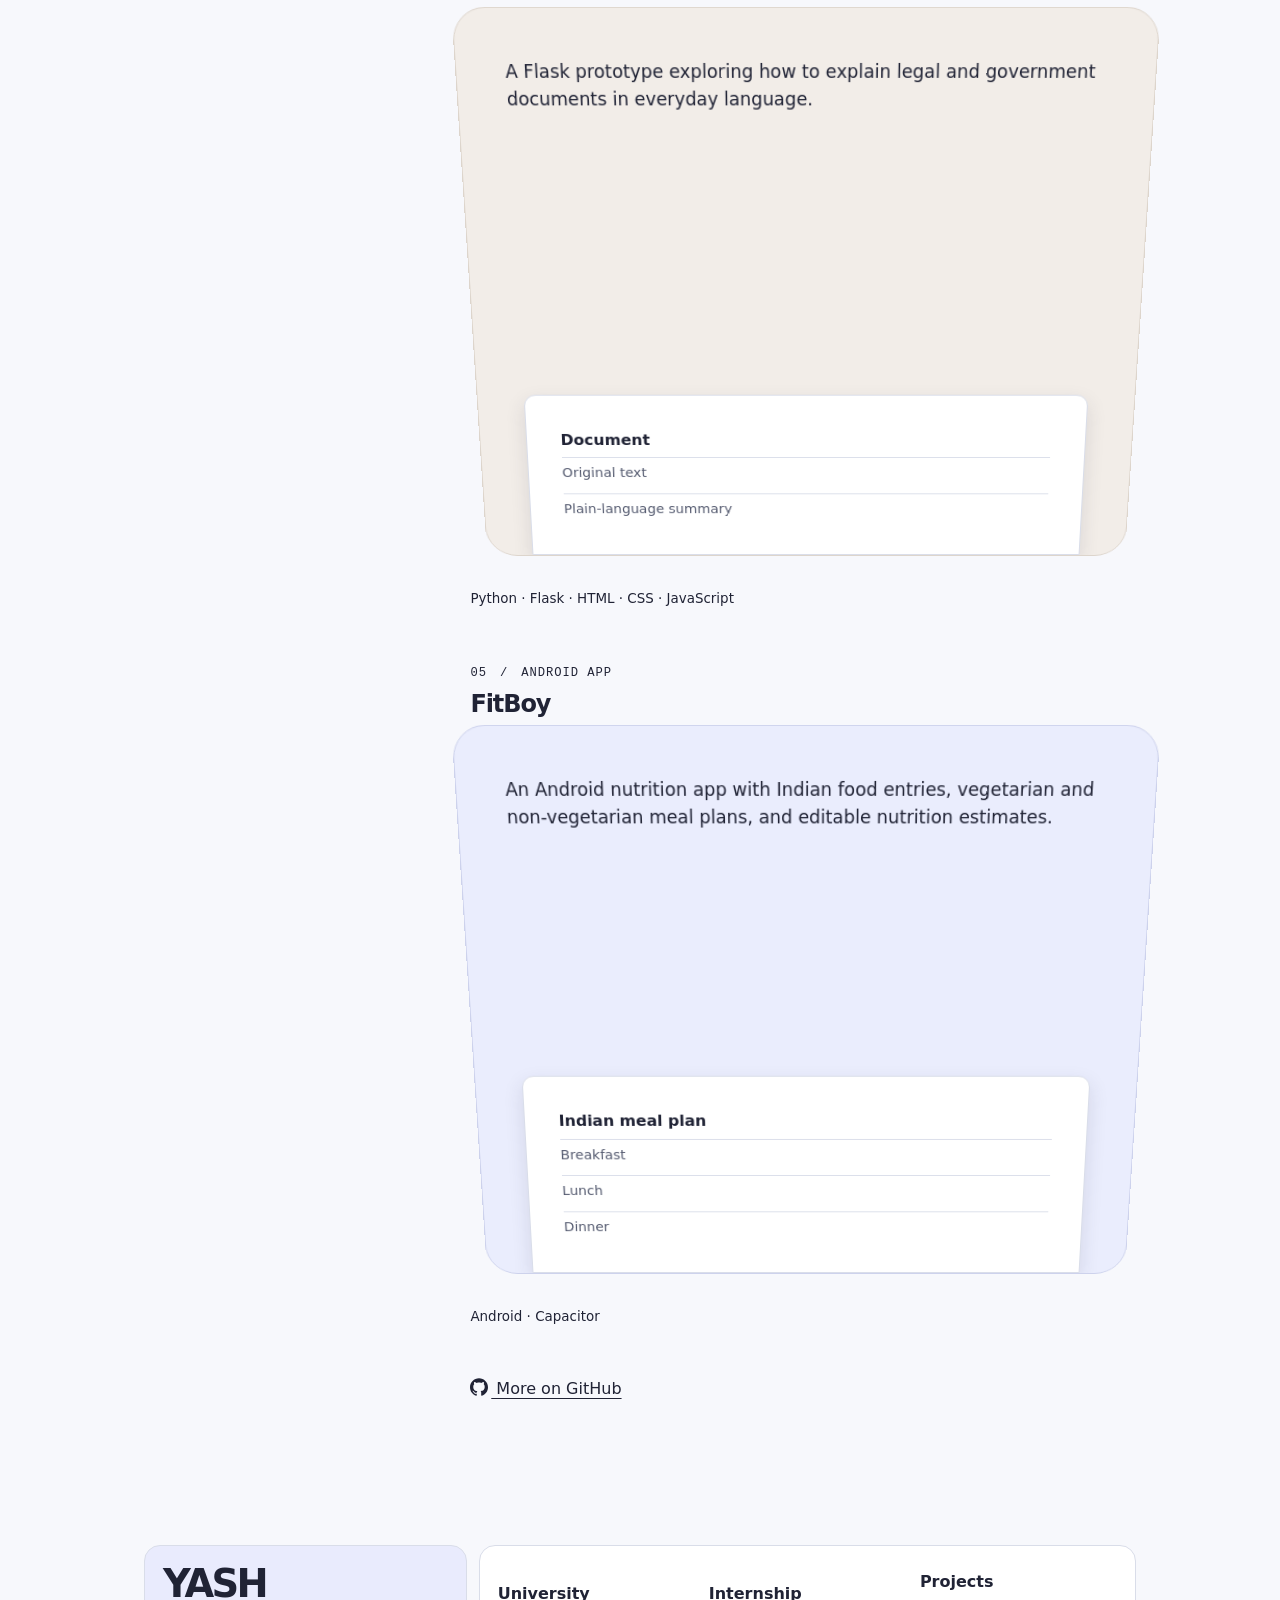
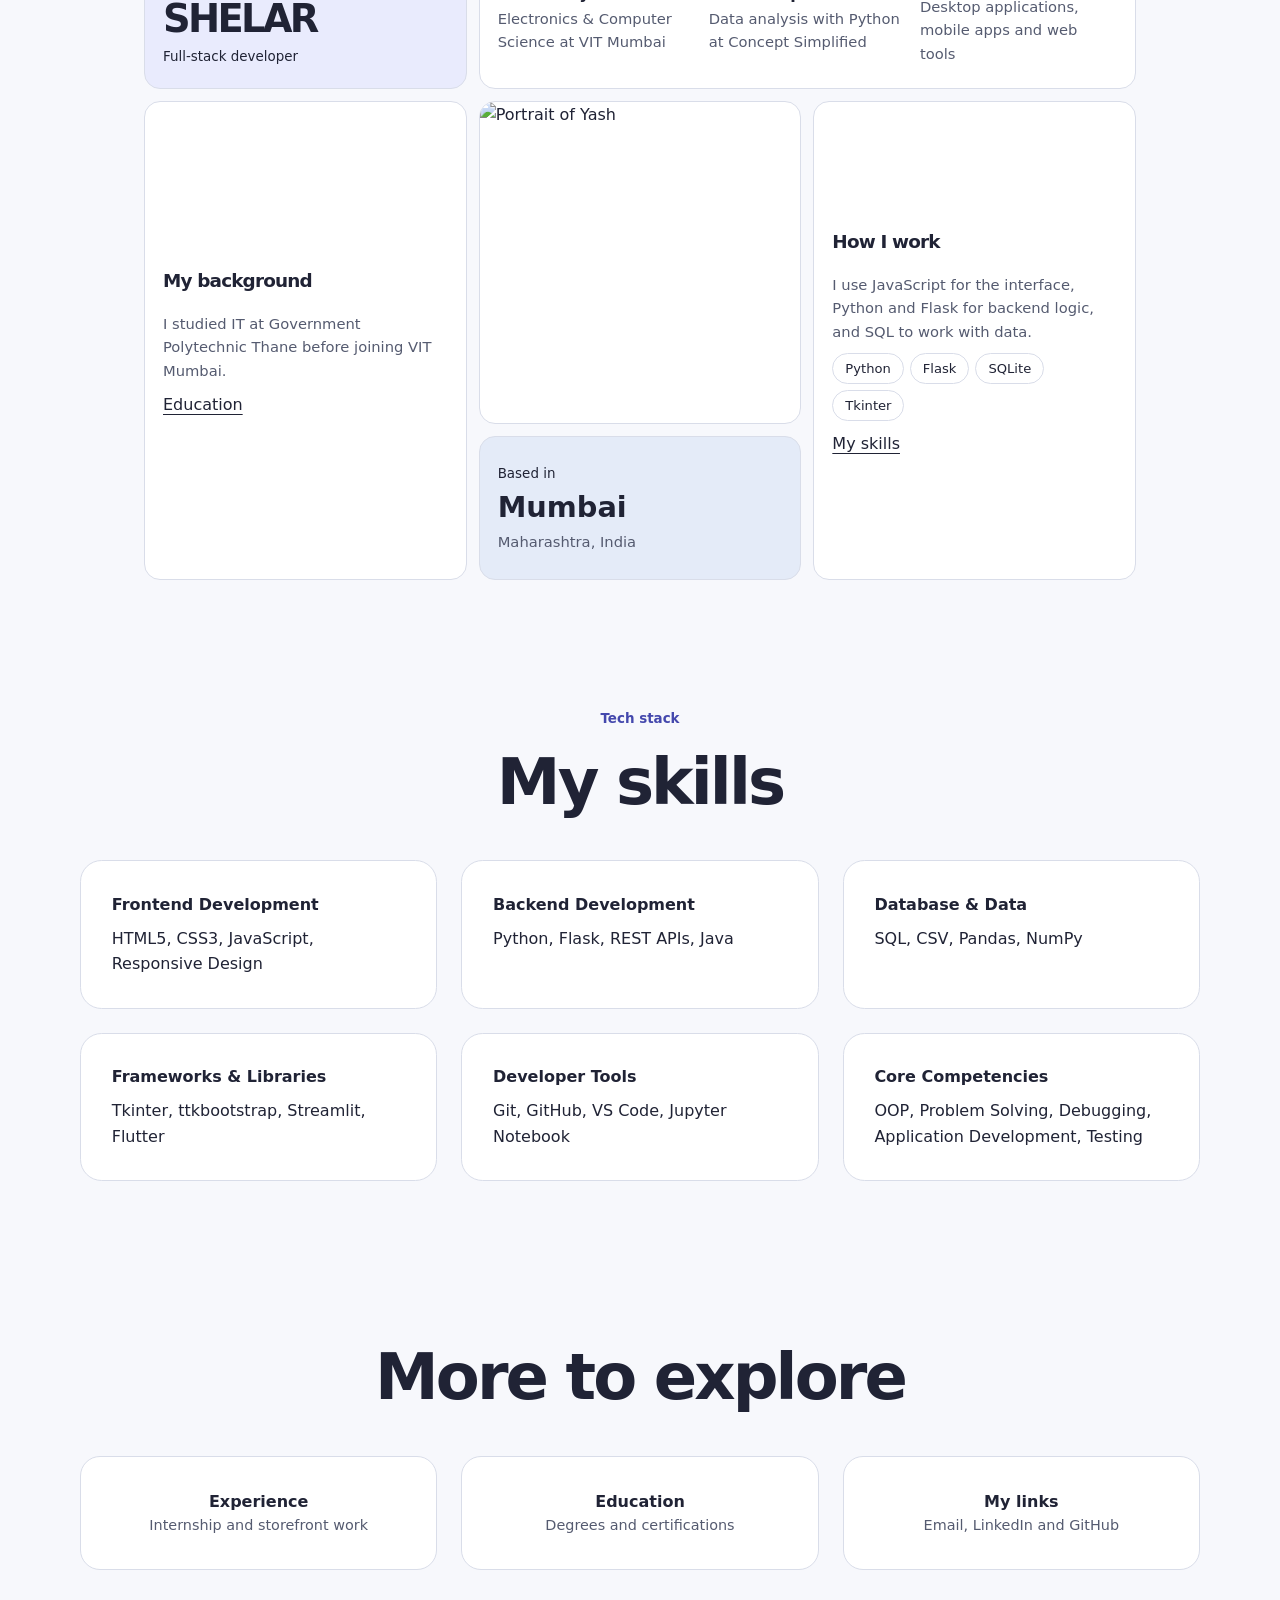
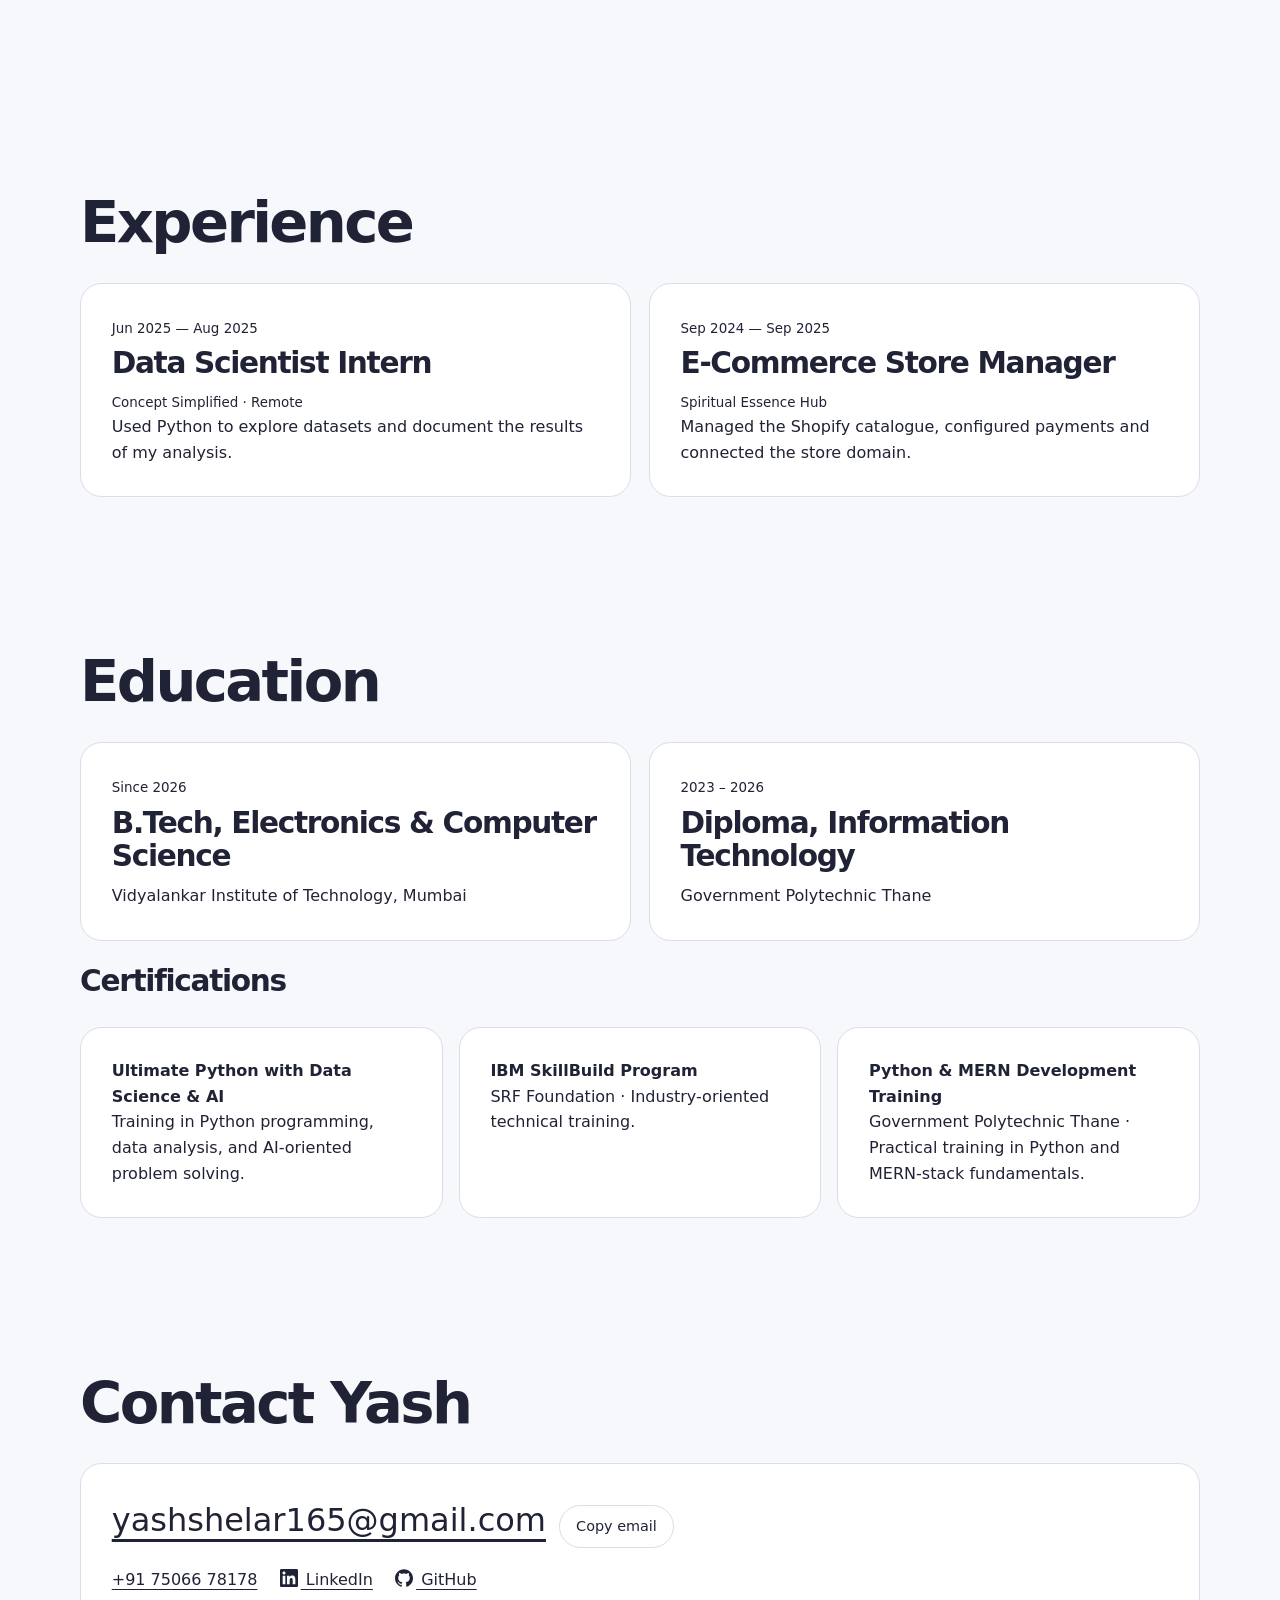
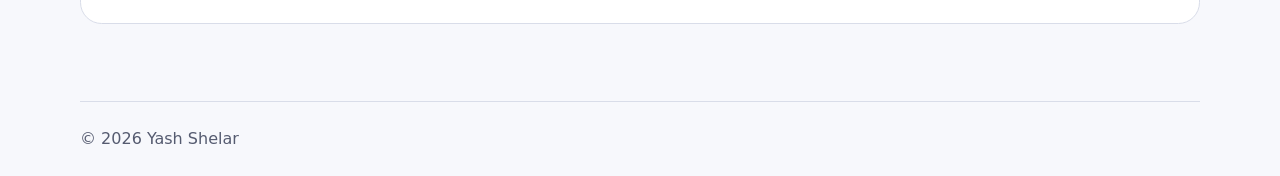
==== commit 4f55ae97: "Refine phone layout and publish a photo-free portfolio overview for social previews" ====
--- a/index.html
+++ b/index.html
@@ -10,13 +10,15 @@
     <meta property="og:url" content="https://www.yashshelar.me/">
     <meta property="og:title" content="Yash Shelar — Full-stack developer in Mumbai">
     <meta property="og:description" content="Yash Shelar is a full-stack developer in Mumbai working with JavaScript, Python, Flask and SQL. Explore his work, experience and technical skills.">
-    <meta property="og:image" content="https://www.yashshelar.me/assets/portfolio-preview-v5.png">
-    <meta property="og:image:type" content="image/png">
+    <meta property="og:image" content="https://www.yashshelar.me/assets/portfolio-overview-v6.jpg">
+    <link rel="image_src" href="https://www.yashshelar.me/assets/portfolio-overview-v6.jpg">
+    <meta property="og:image:secure_url" content="https://www.yashshelar.me/assets/portfolio-overview-v6.jpg">
+    <meta property="og:image:type" content="image/jpeg">
     <meta property="og:image:width" content="1200">
     <meta property="og:image:height" content="630">
-    <meta property="og:image:alt" content="Yash Shelar portfolio project view featuring VaultX and the speech-to-text converter.">
+    <meta property="og:image:alt" content="Yash Shelar’s full-stack portfolio with its homepage introduction and featured project previews.">
     <meta name="twitter:card" content="summary_large_image">
-    <meta name="twitter:image" content="https://www.yashshelar.me/assets/portfolio-preview-v5.png">
+    <meta name="twitter:image" content="https://www.yashshelar.me/assets/portfolio-overview-v6.jpg">
     <script>
       document.documentElement.classList.add('js');
       try {
--- a/style.css
+++ b/style.css
@@ -213,3 +213,17 @@
   .project-index { top:4.8rem; }
   .copy-email { margin:.7rem .35rem .3rem 0; }
 }
+
+@media (max-width: 767px) {
+  .hero { width: min(calc(100% - 36px), 34rem); padding: 6rem 0 2.5rem; }
+  .landing { gap: 1.5rem; }
+  .landing h1 { font-size: clamp(3.3rem, 13vw, 5rem); margin: .65rem 0 .9rem; }
+  .pills { margin-top: 1.1rem; }
+  .pills a, #menu-toggle, .resume { min-height: 44px; display: inline-flex; align-items: center; }
+  .profile-panel { width: calc(100% - 8px); }
+  .profile-panel img { aspect-ratio: 1.85; object-position: 50% 26%; }
+  #projects .section-copy { margin: .8rem auto 1.6rem; font-size: 1rem; }
+  #projects .project-screen { padding: 1rem 1rem 0; min-height: 13rem; }
+  #project-menu summary { min-height: 44px; }
+  .contact > a { overflow-wrap: anywhere; }
+}
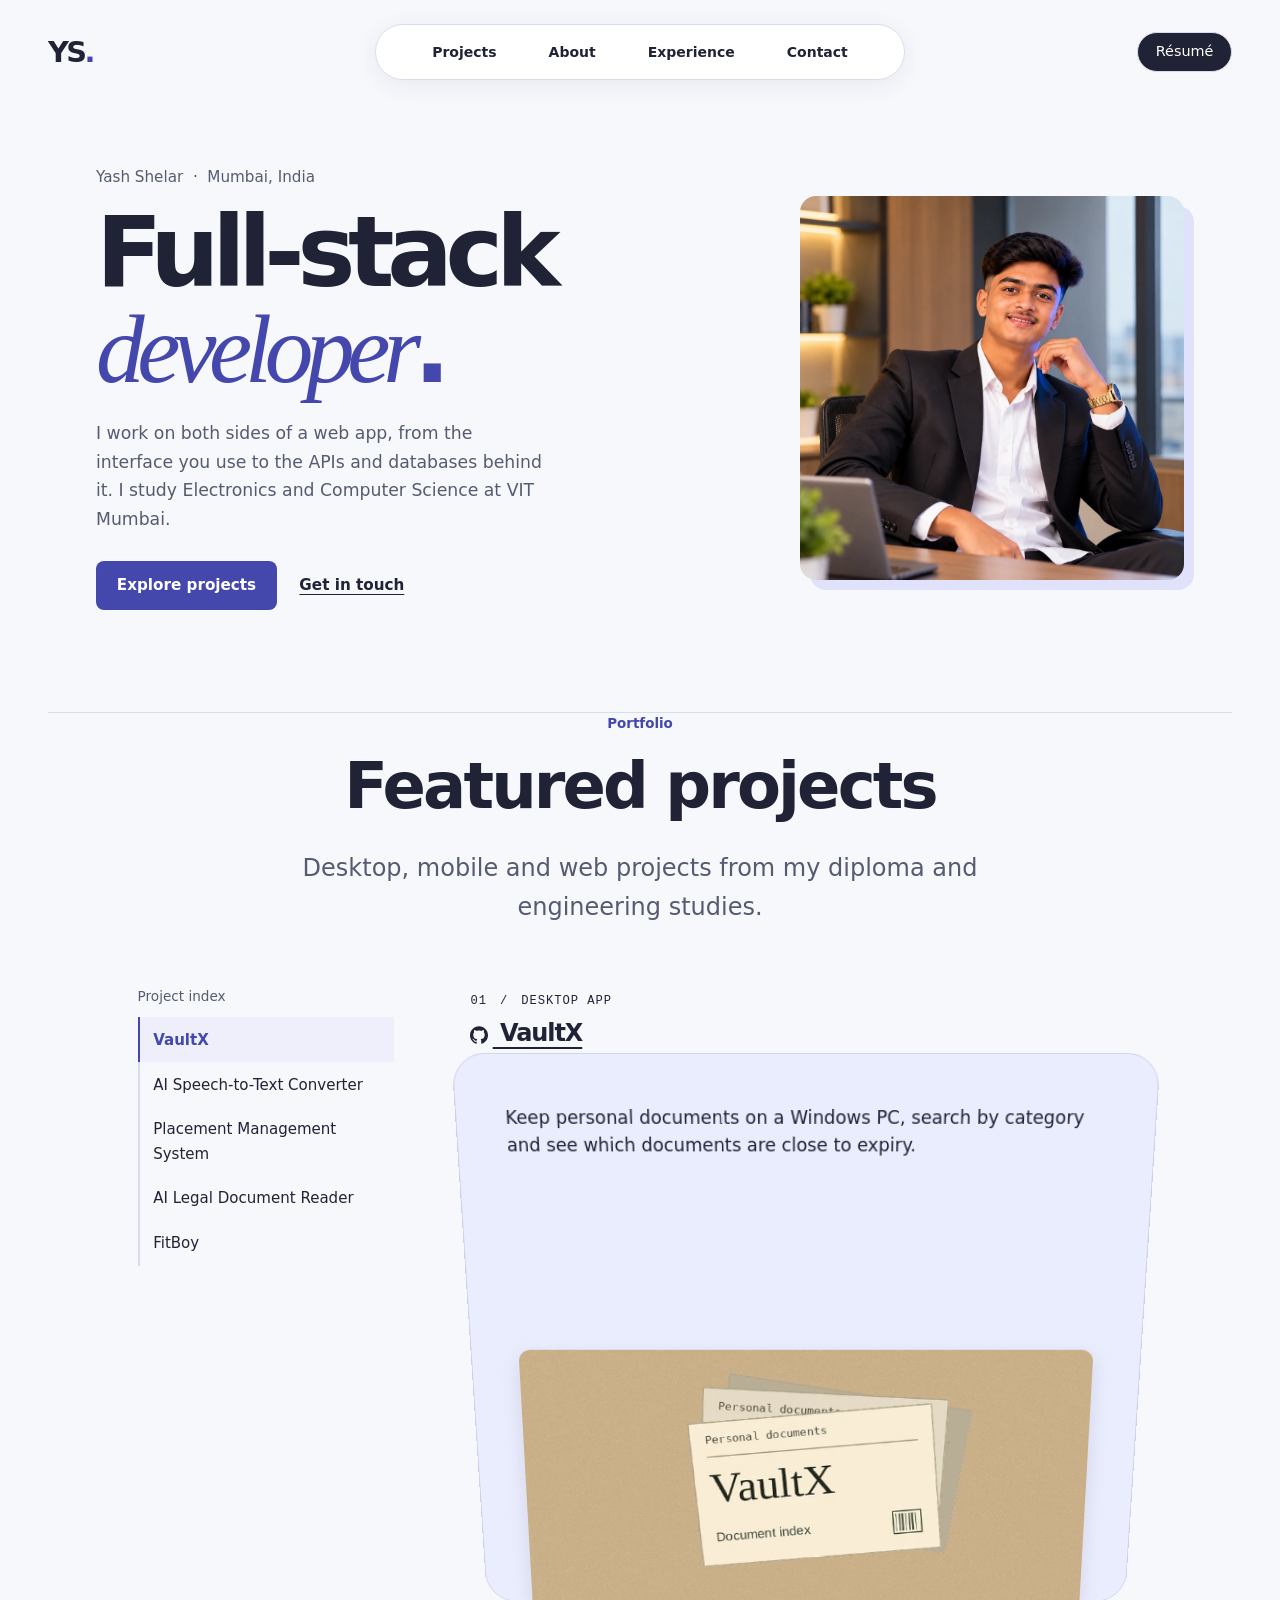
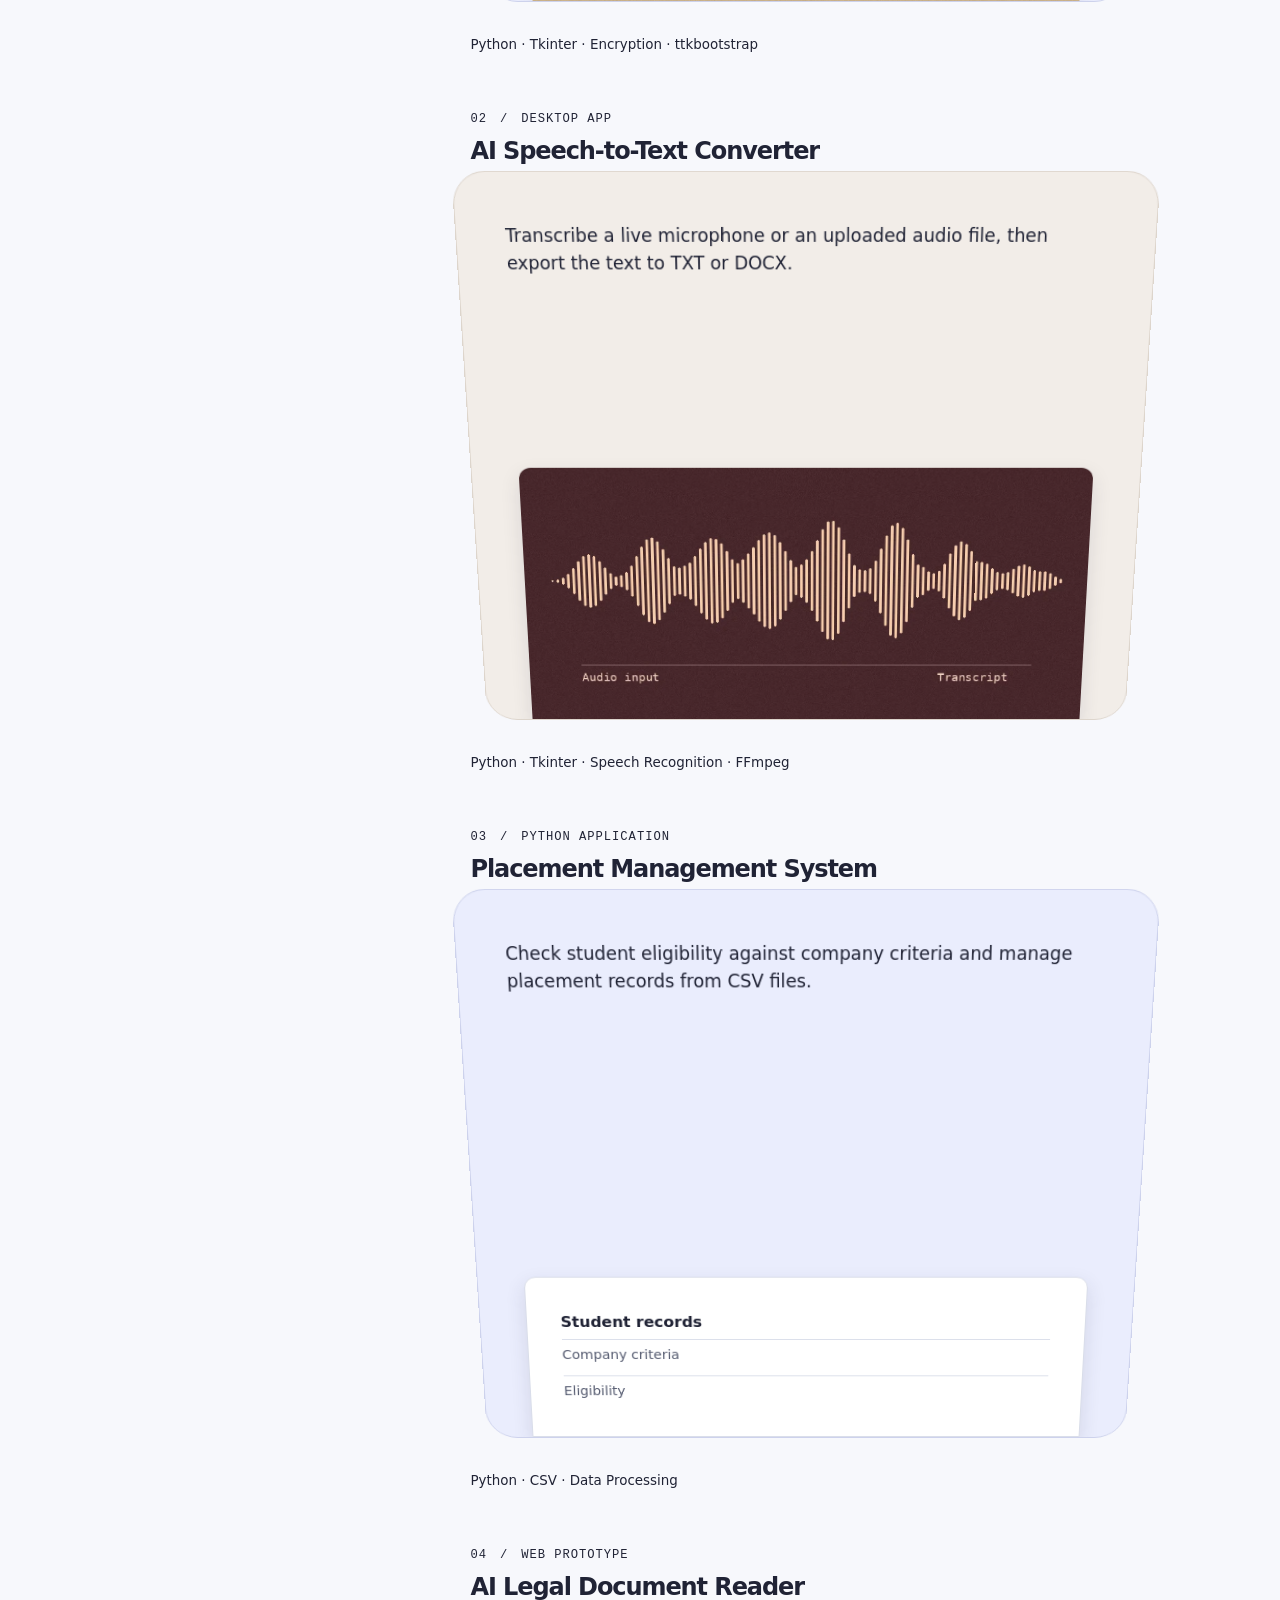
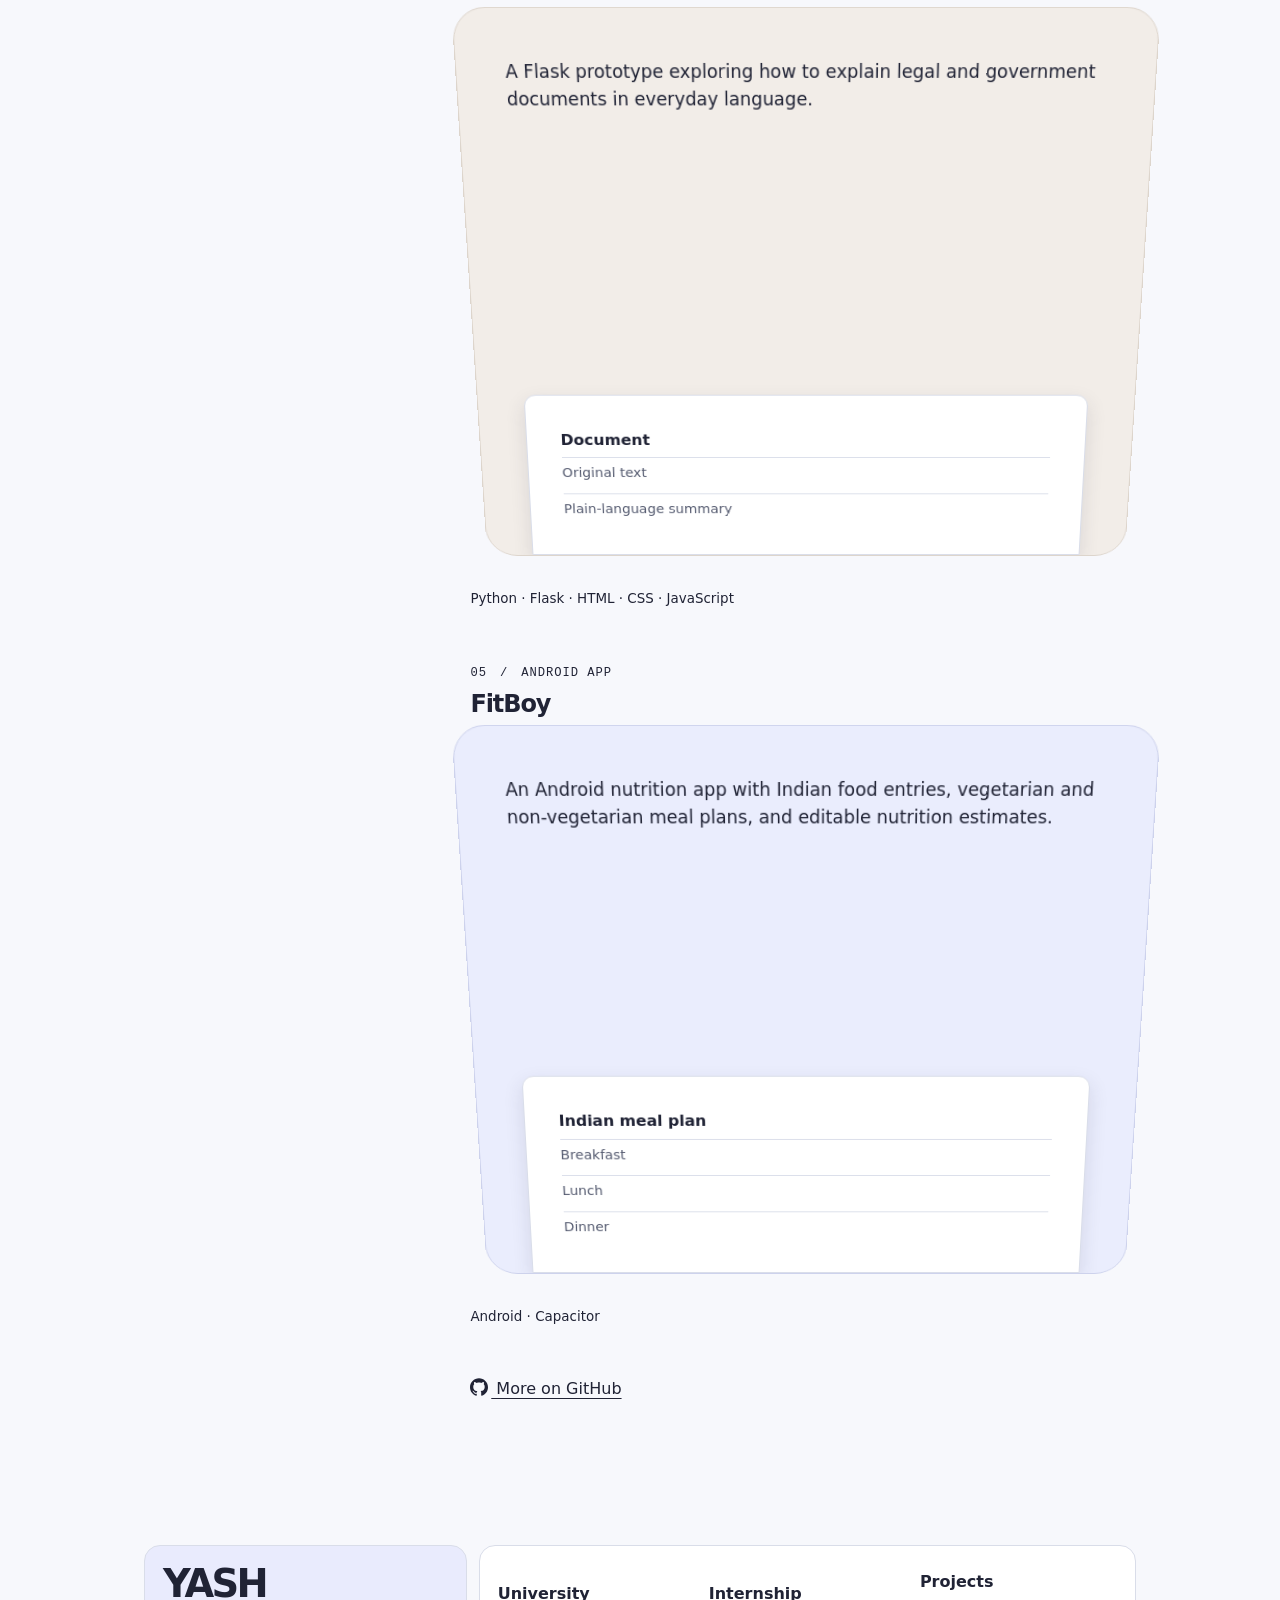
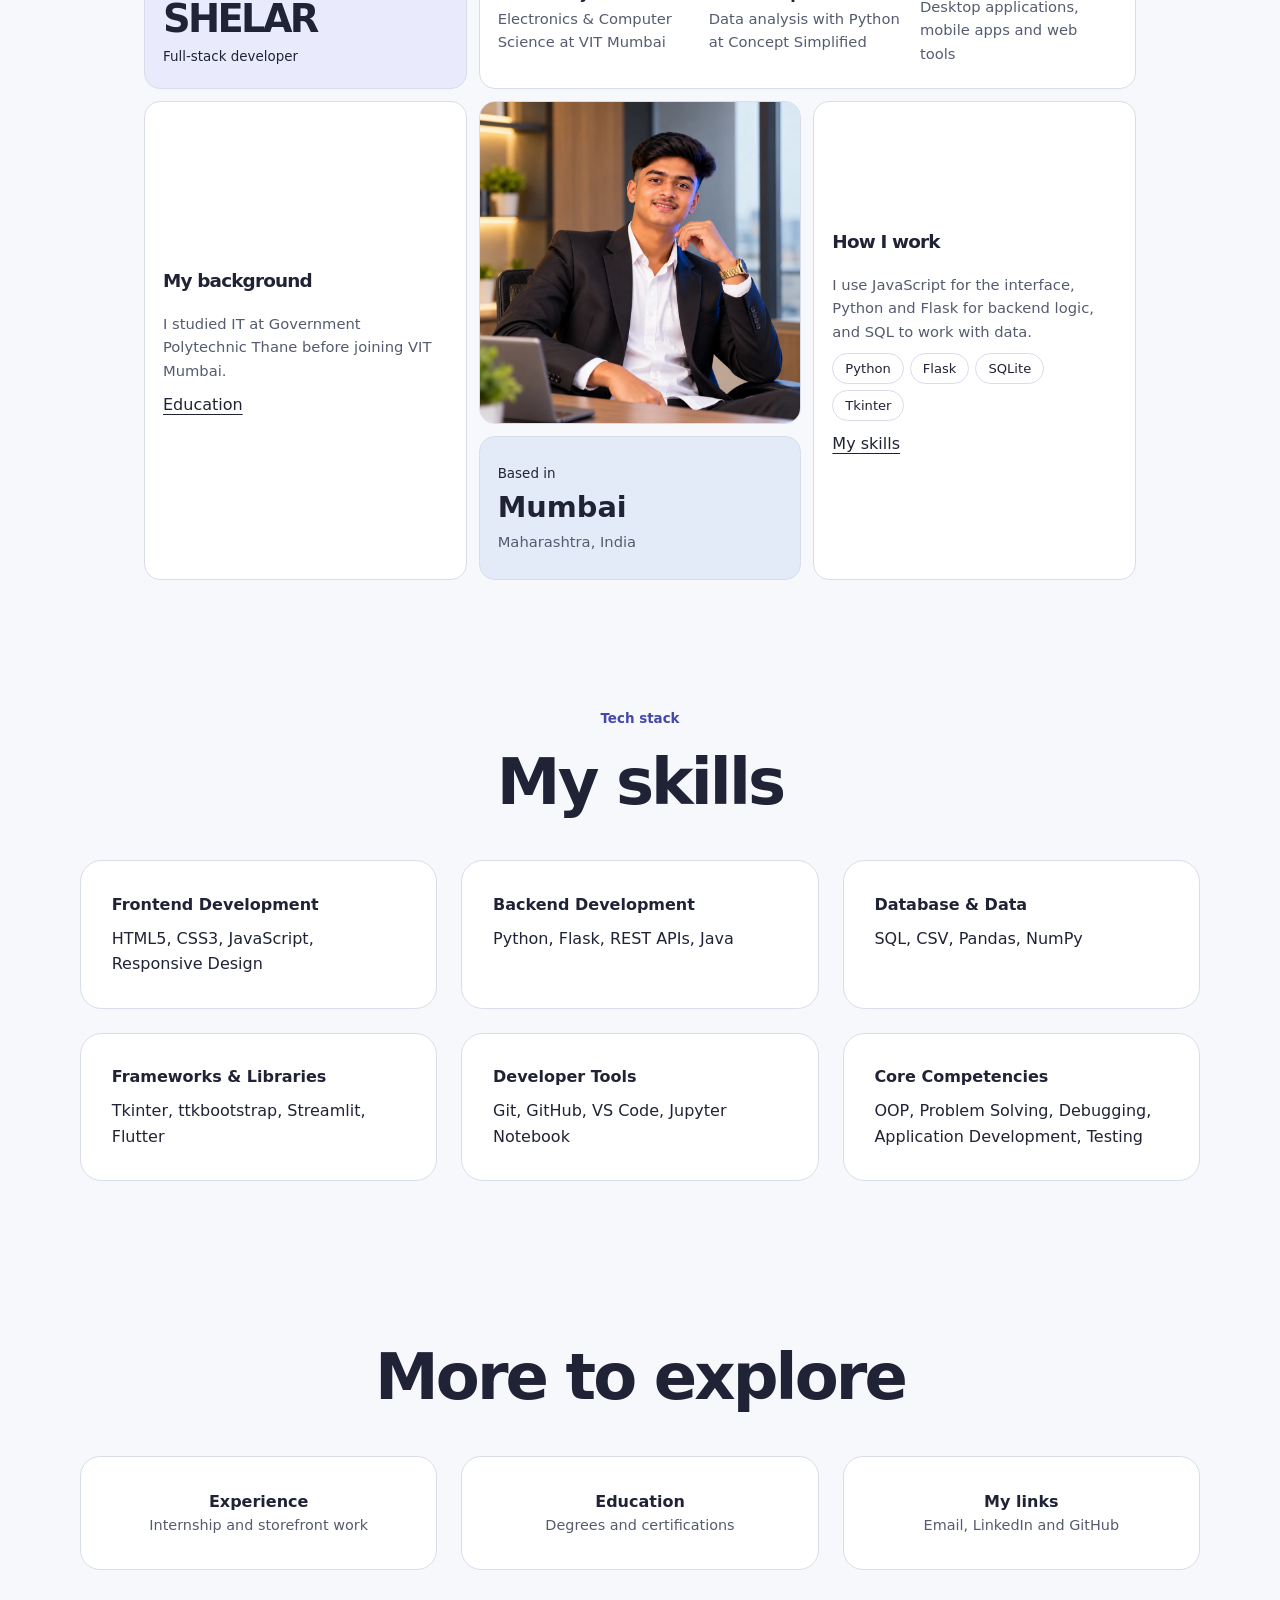
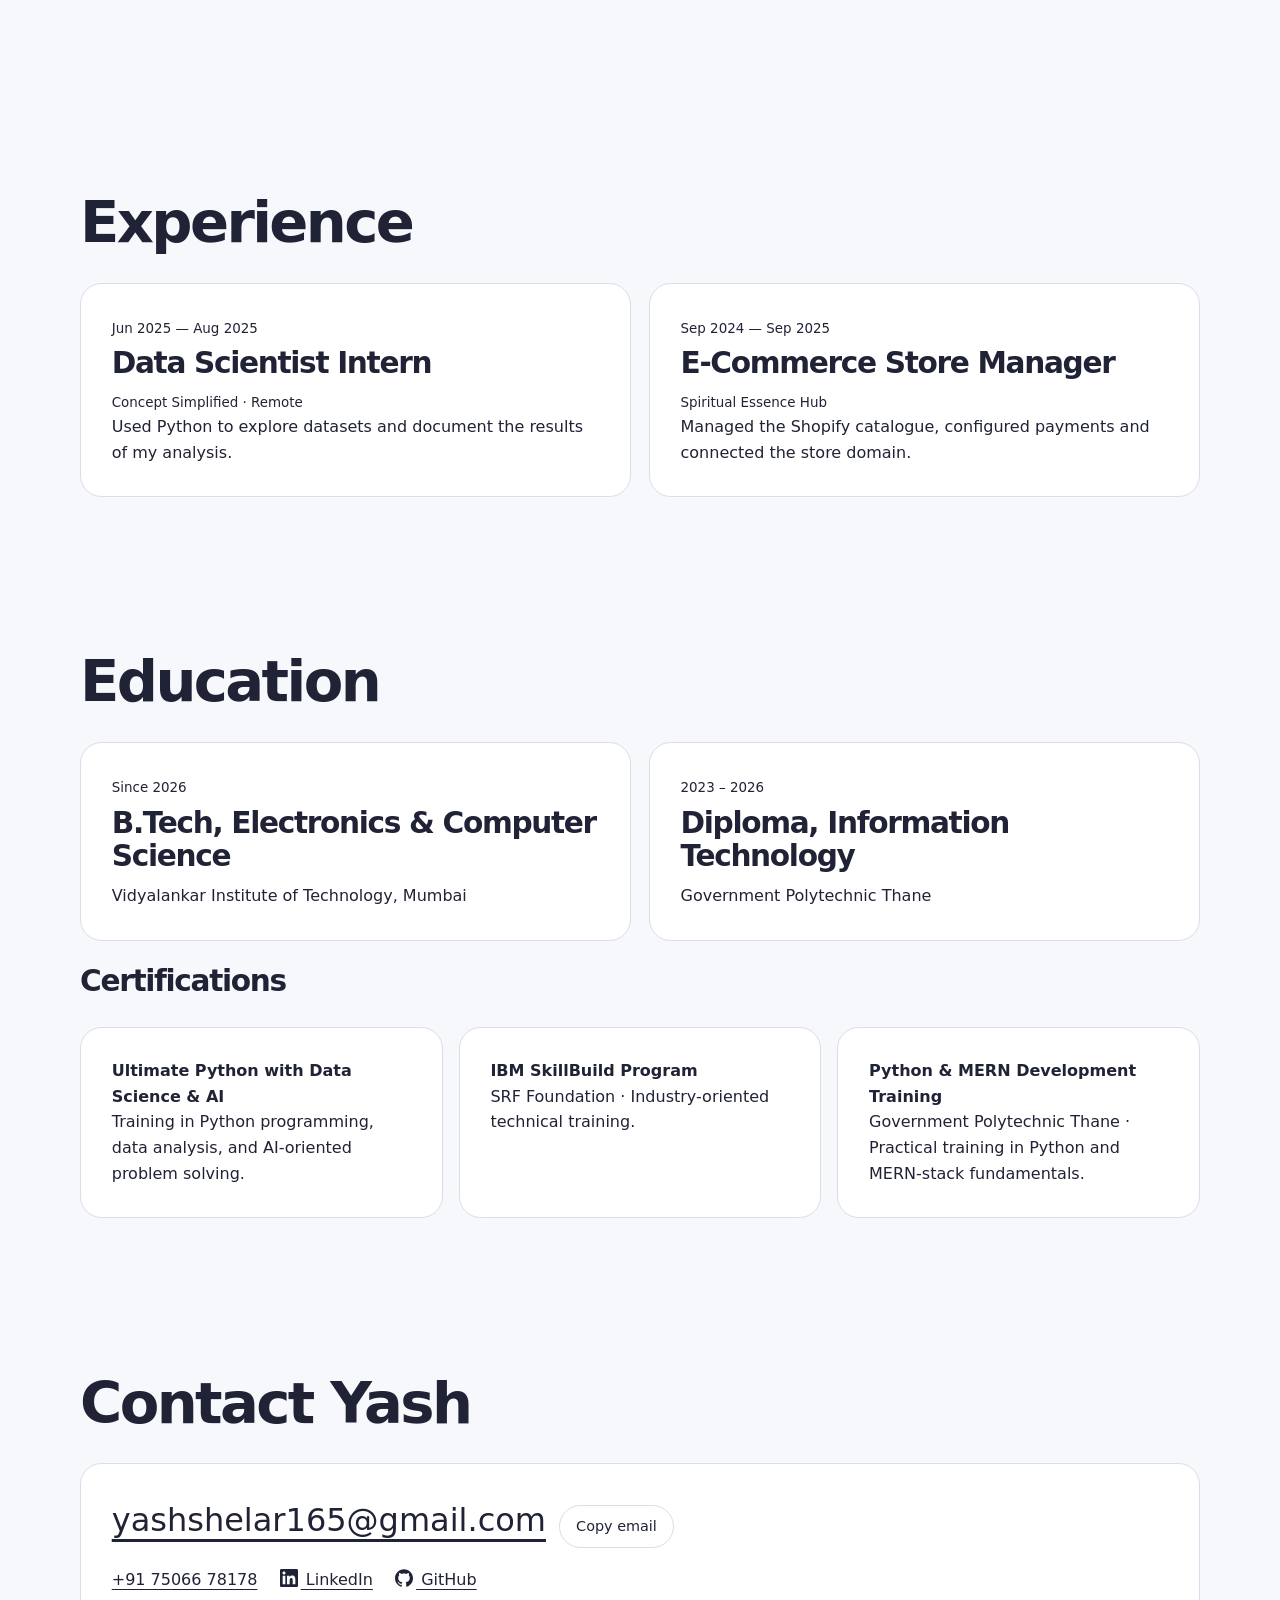
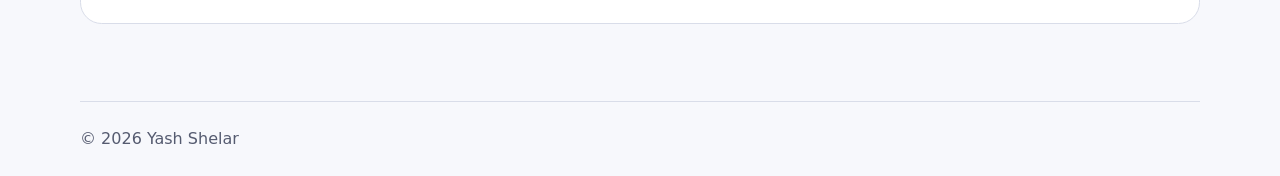
==== commit d1cda0d0: "Remove the initials from the opening screen" ====
--- a/index.html
+++ b/index.html
@@ -35,7 +35,7 @@
     <link rel="stylesheet" href="style.css">
   </head>
   <body>
-    <div class="opening-mark" aria-hidden="true"><span>YS<i>.</i></span></div>
+    <div class="opening-mark" aria-hidden="true"></div>
     <a class="skip" href="#home">Skip to content</a>
     <header>
       <div class="bar">
--- a/style.css
+++ b/style.css
@@ -56,8 +56,8 @@
 .pills a:first-child { padding: .75rem 1.3rem; border-radius: 8px; color: white; background: var(--accent); text-decoration: none; }
 .pills a:first-child:hover { background: #353889; }
 .profile-panel { margin: 0; width: 100%; max-width: 24rem; justify-self: end; position: relative; }
-.profile-panel::before { content: ""; position: absolute; inset: 10px -10px -10px 10px; background: #dfe2fa; border-radius: 5.5rem 1rem 1rem 1rem; }
-.profile-panel img { display: block; position: relative; width: 100%; height: auto; border-radius: 5.5rem 1rem 1rem 1rem; }
+.profile-panel::before { content: ""; position: absolute; inset: 10px -10px -10px 10px; background: #dfe2fa; border-radius: 1rem; }
+.profile-panel img { display: block; position: relative; width: 100%; height: auto; object-fit: contain; border-radius: 1rem; }
 .stack span { padding: 4px 12px; border: 1px solid var(--line); border-radius: 99px; font-size: .82rem; }
 #projects { border-top: 1px solid var(--line); padding-top: 3rem; }
 #about{width:min(100%,1024px);margin:auto;padding:0 16px 128px}
@@ -99,7 +99,7 @@
 .hero { width: min(88%, 36rem); padding: 6.25rem 0 3.5rem; }
 .landing { grid-template-columns: 1fr; gap: 2rem; }
 .profile-panel { width: min(100%, 22rem); justify-self: start; }
-.profile-panel img { aspect-ratio: 1.5; object-fit: cover; object-position: 50% 30%; }
+
 .landing h1 { font-size: clamp(3.25rem, 12vw, 5.5rem); }
 #about>.mosaic{grid-template-columns:repeat(2,minmax(0,1fr));grid-template-rows:auto;gap:10px}
 .mosaic>*{grid-row:auto;grid-column:auto;padding:12px}.mosaic .nameplate{grid-area:1/1}.mosaic .tile-photo{grid-area:1/2;padding:0}
@@ -124,27 +124,28 @@
     background: #f1f1ff;
     animation: opening-curtain 1.05s cubic-bezier(.7,0,.25,1) forwards;
   }
-  .opening-mark span {
-    font-size: clamp(5rem,12vw,10rem);
-    font-weight: 800;
-    letter-spacing: -.09em;
-    line-height: 1;
-    animation: mark-in .42s ease-out both;
+  .opening-mark::before {
+    content: "";
+    width: clamp(6rem, 18vw, 11rem);
+    height: 4px;
+    border-radius: 4px;
+    background: var(--accent);
+    animation: opening-stroke .68s cubic-bezier(.24,.75,.25,1) both;
   }
-  .opening-mark i { color: var(--accent); font-style: normal; }
   .play-intro .landing h1 { animation-delay: .70s; }
   .play-intro .profile-panel { animation-delay: .76s; }
   .play-intro .pills a { animation-delay: 1.02s; }
   body:focus-within .opening-mark { visibility: hidden !important; }
 }
 @keyframes opening-curtain {
-  0%, 36% { clip-path: inset(0); }
+  0%, 52% { clip-path: inset(0); }
   99% { visibility: visible; }
   to { clip-path: inset(0 0 100% 0); visibility: hidden; }
 }
-@keyframes mark-in {
-  from { opacity: 0; transform: translateY(.22em); }
-  to { opacity: 1; transform: translateY(0); }
+@keyframes opening-stroke {
+  from { opacity: 0; transform: scaleX(.035); }
+  30% { opacity: 1; }
+  to { opacity: 1; transform: scaleX(1); }
 }
 
 /* The page is readable at rest, including when scripting is unavailable. */
@@ -221,7 +222,7 @@
   .pills { margin-top: 1.1rem; }
   .pills a, #menu-toggle, .resume { min-height: 44px; display: inline-flex; align-items: center; }
   .profile-panel { width: calc(100% - 8px); }
-  .profile-panel img { aspect-ratio: 1.85; object-position: 50% 26%; }
+
   #projects .section-copy { margin: .8rem auto 1.6rem; font-size: 1rem; }
   #projects .project-screen { padding: 1rem 1rem 0; min-height: 13rem; }
   #project-menu summary { min-height: 44px; }
